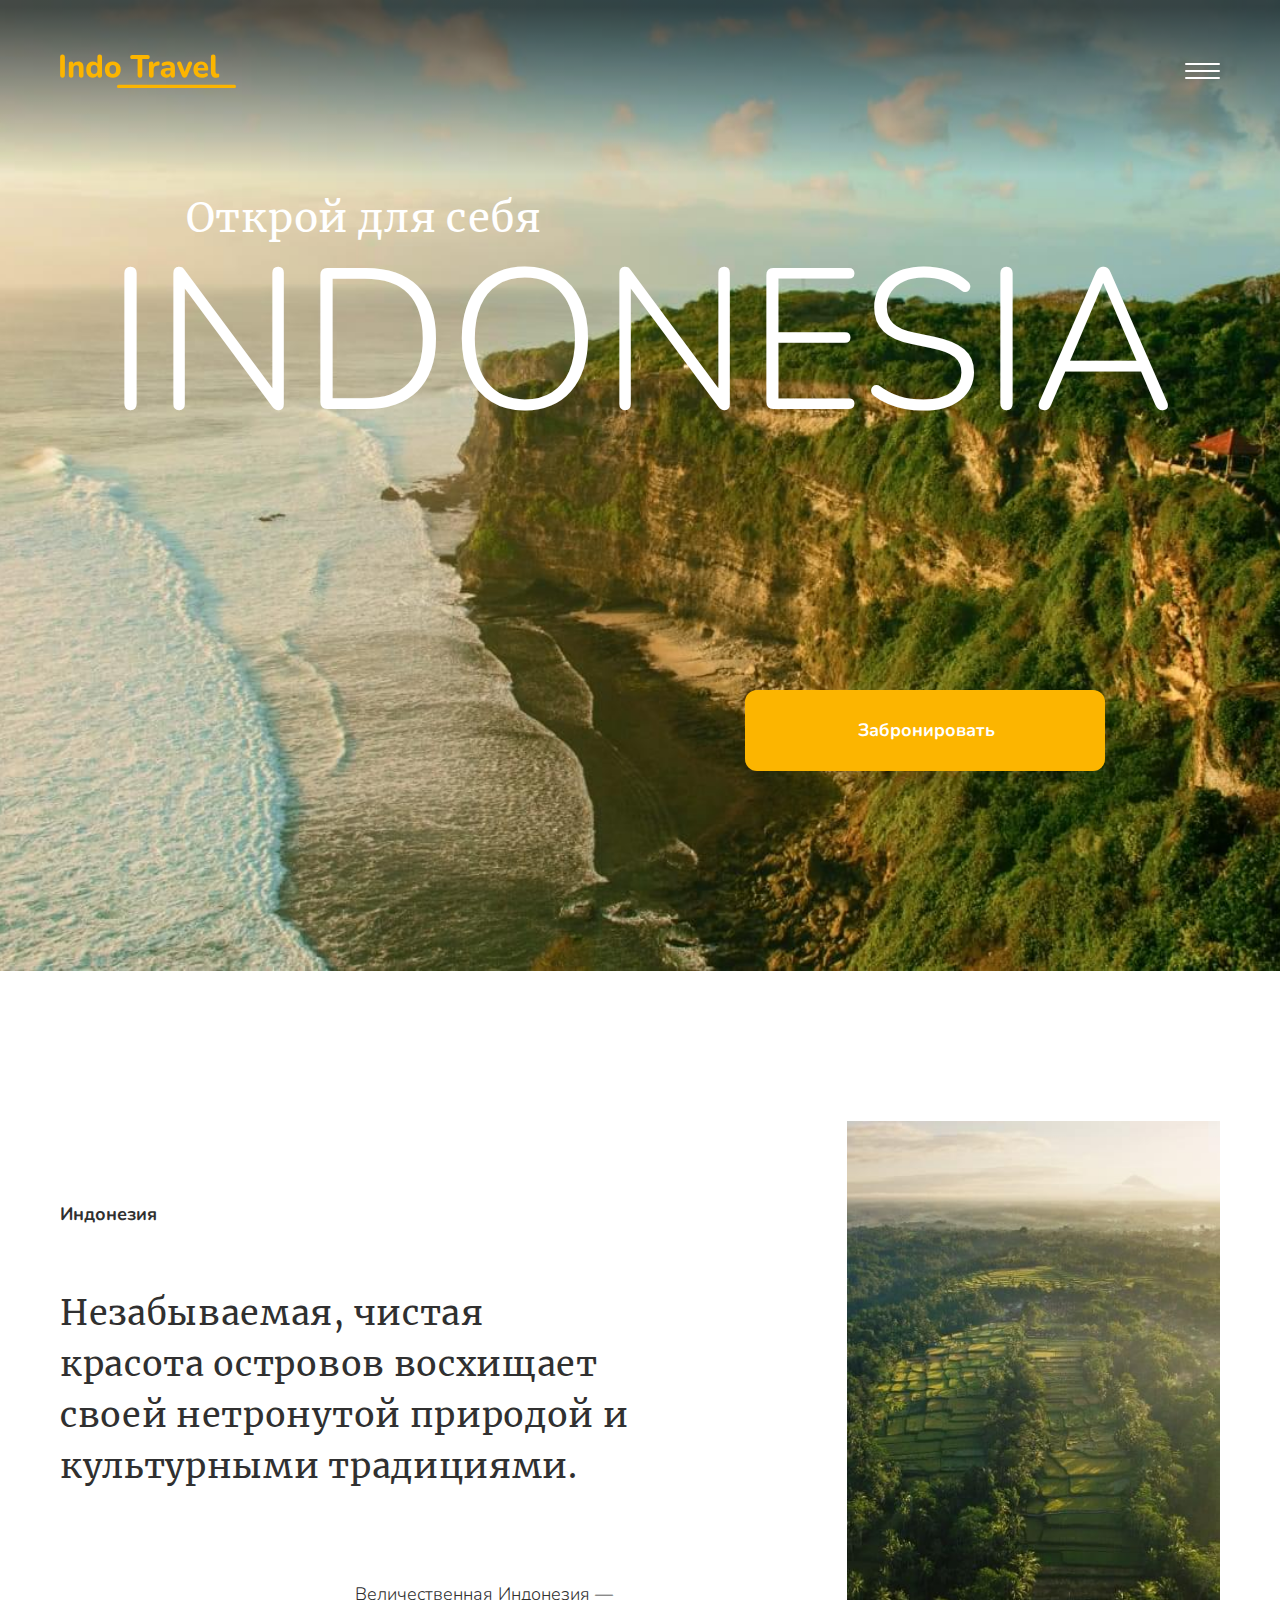
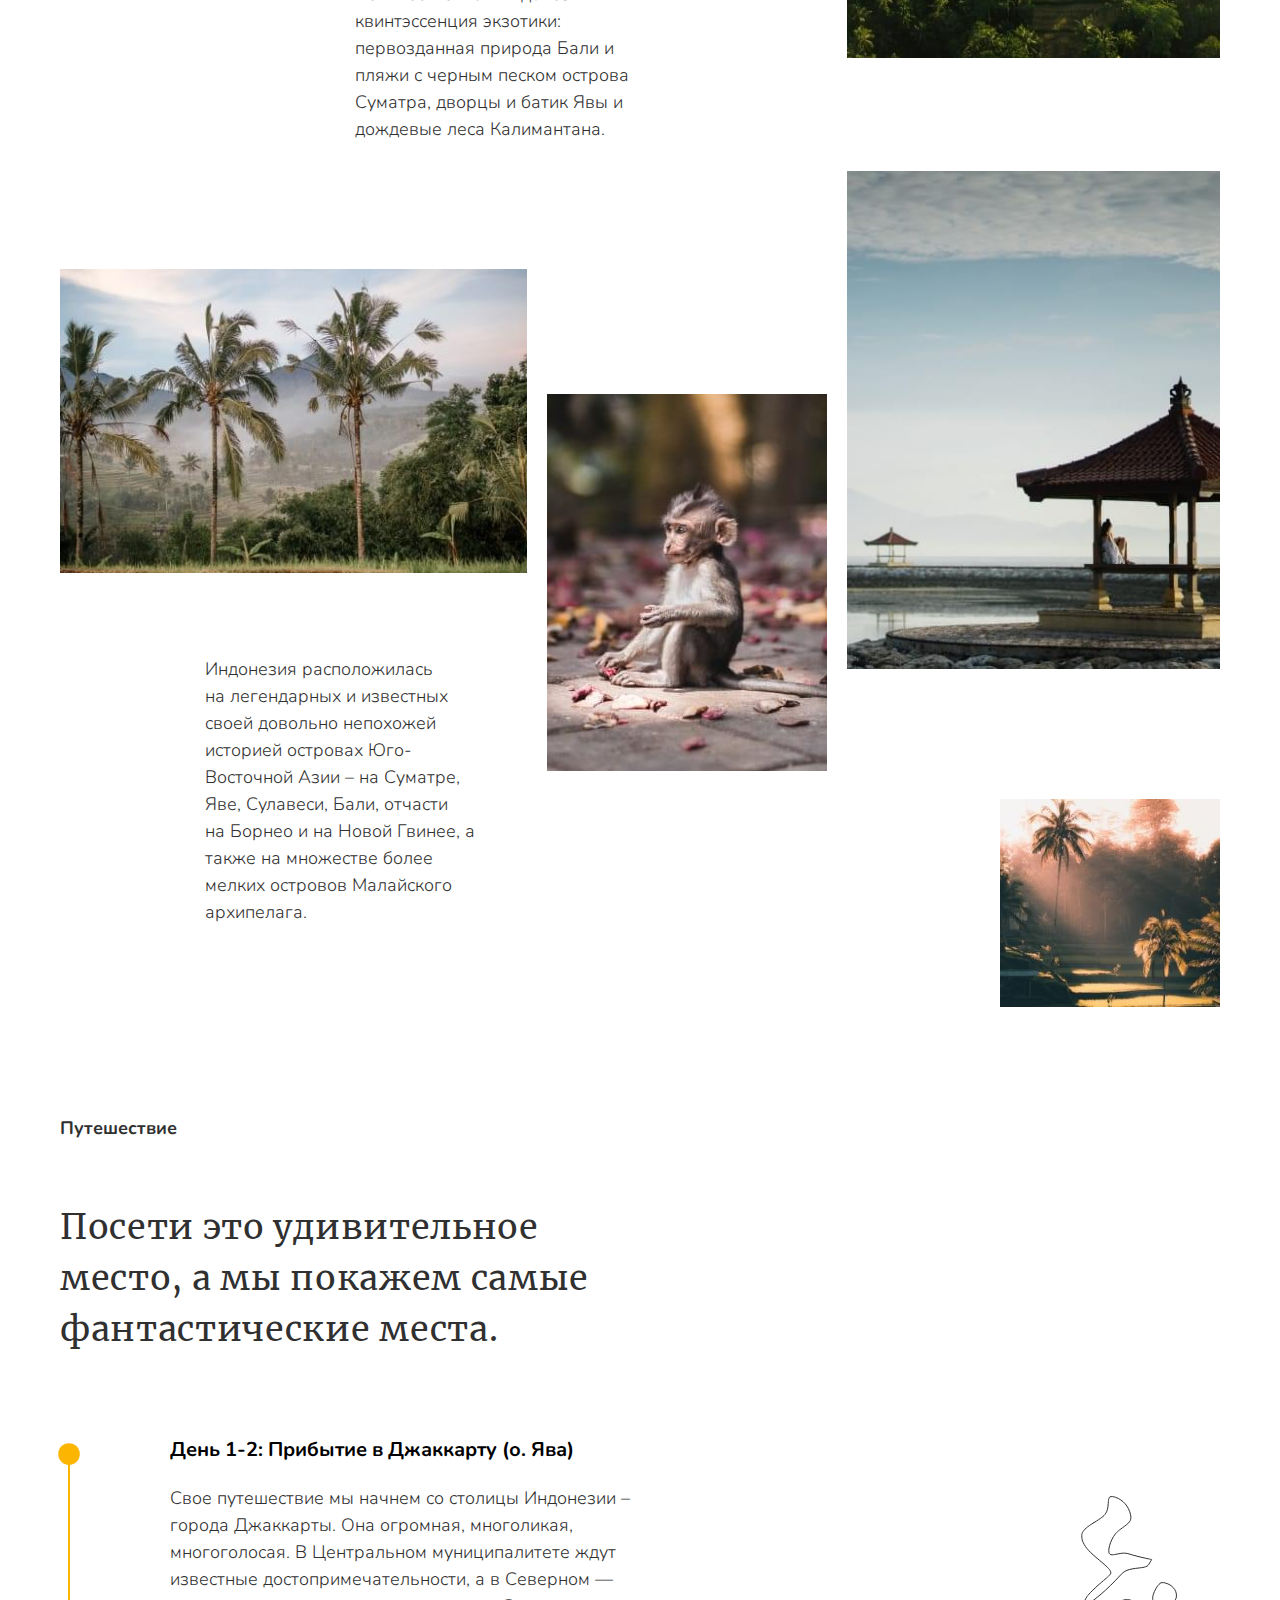
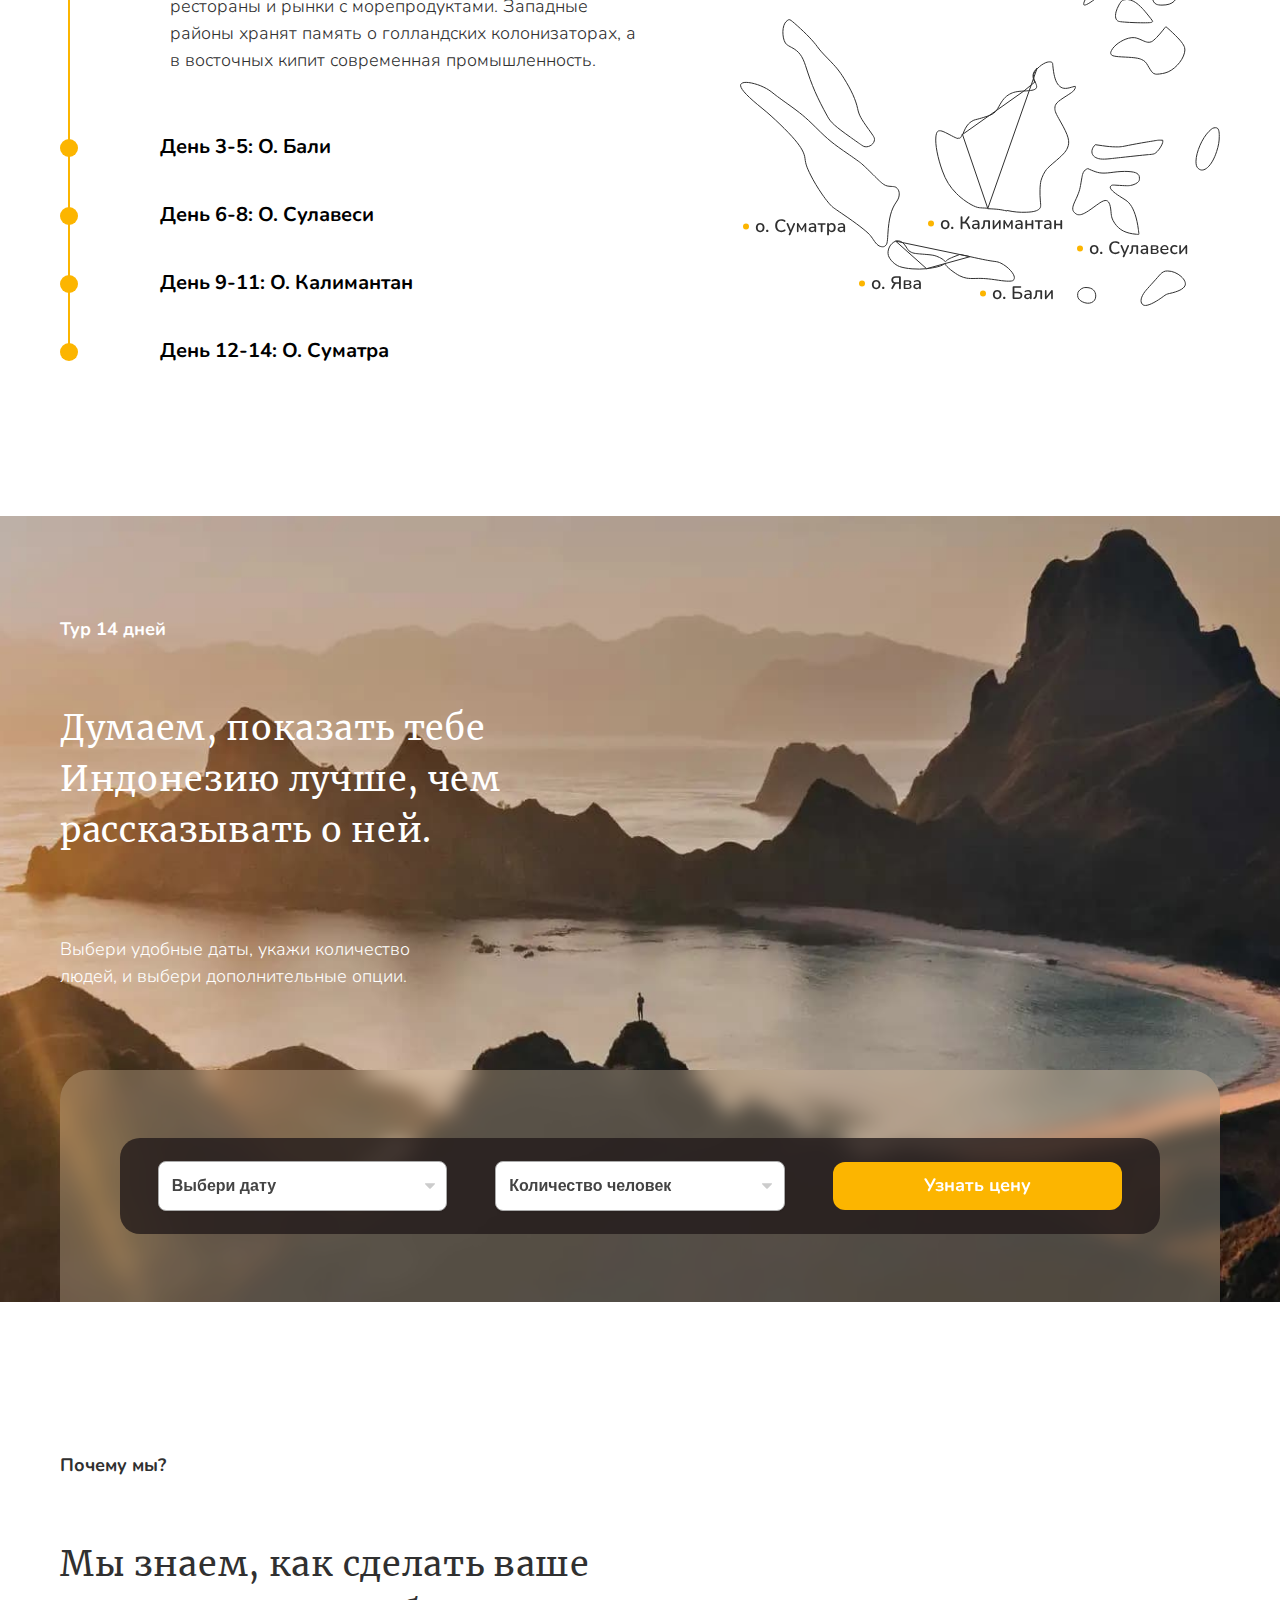
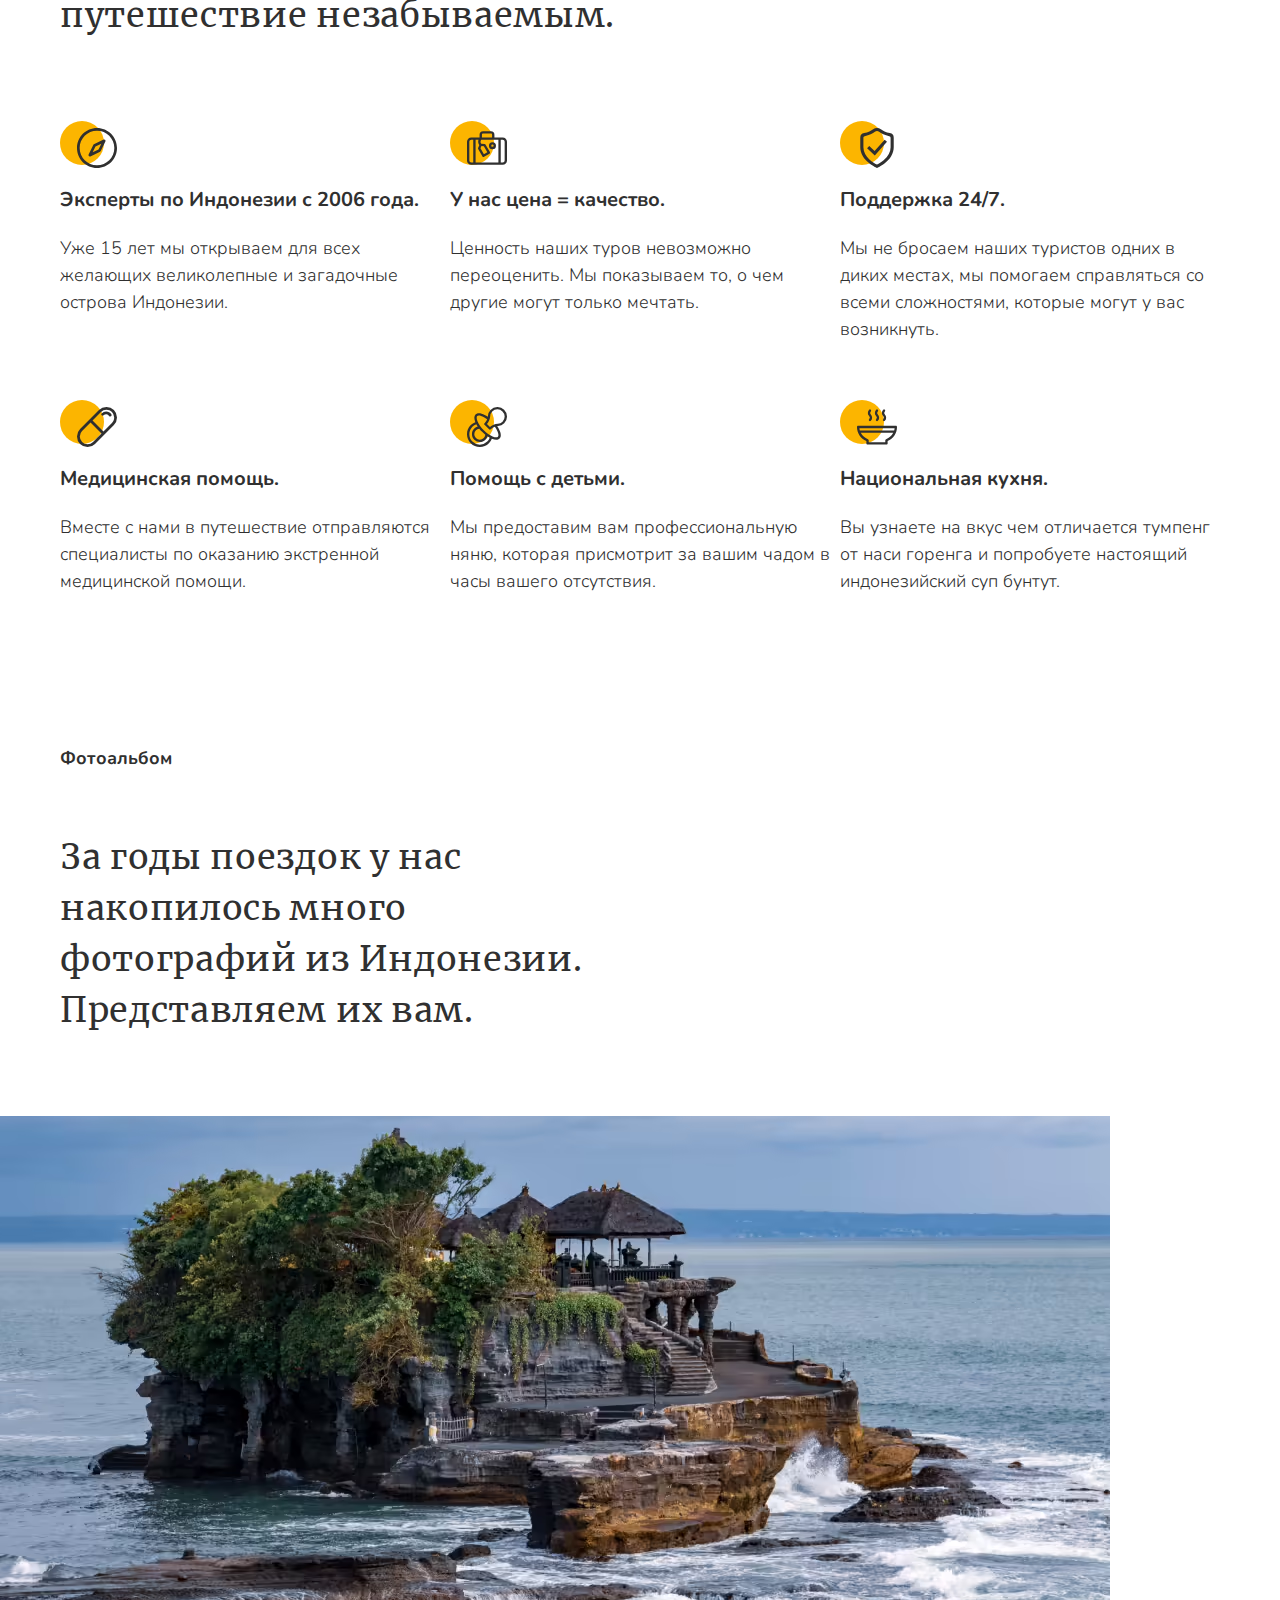
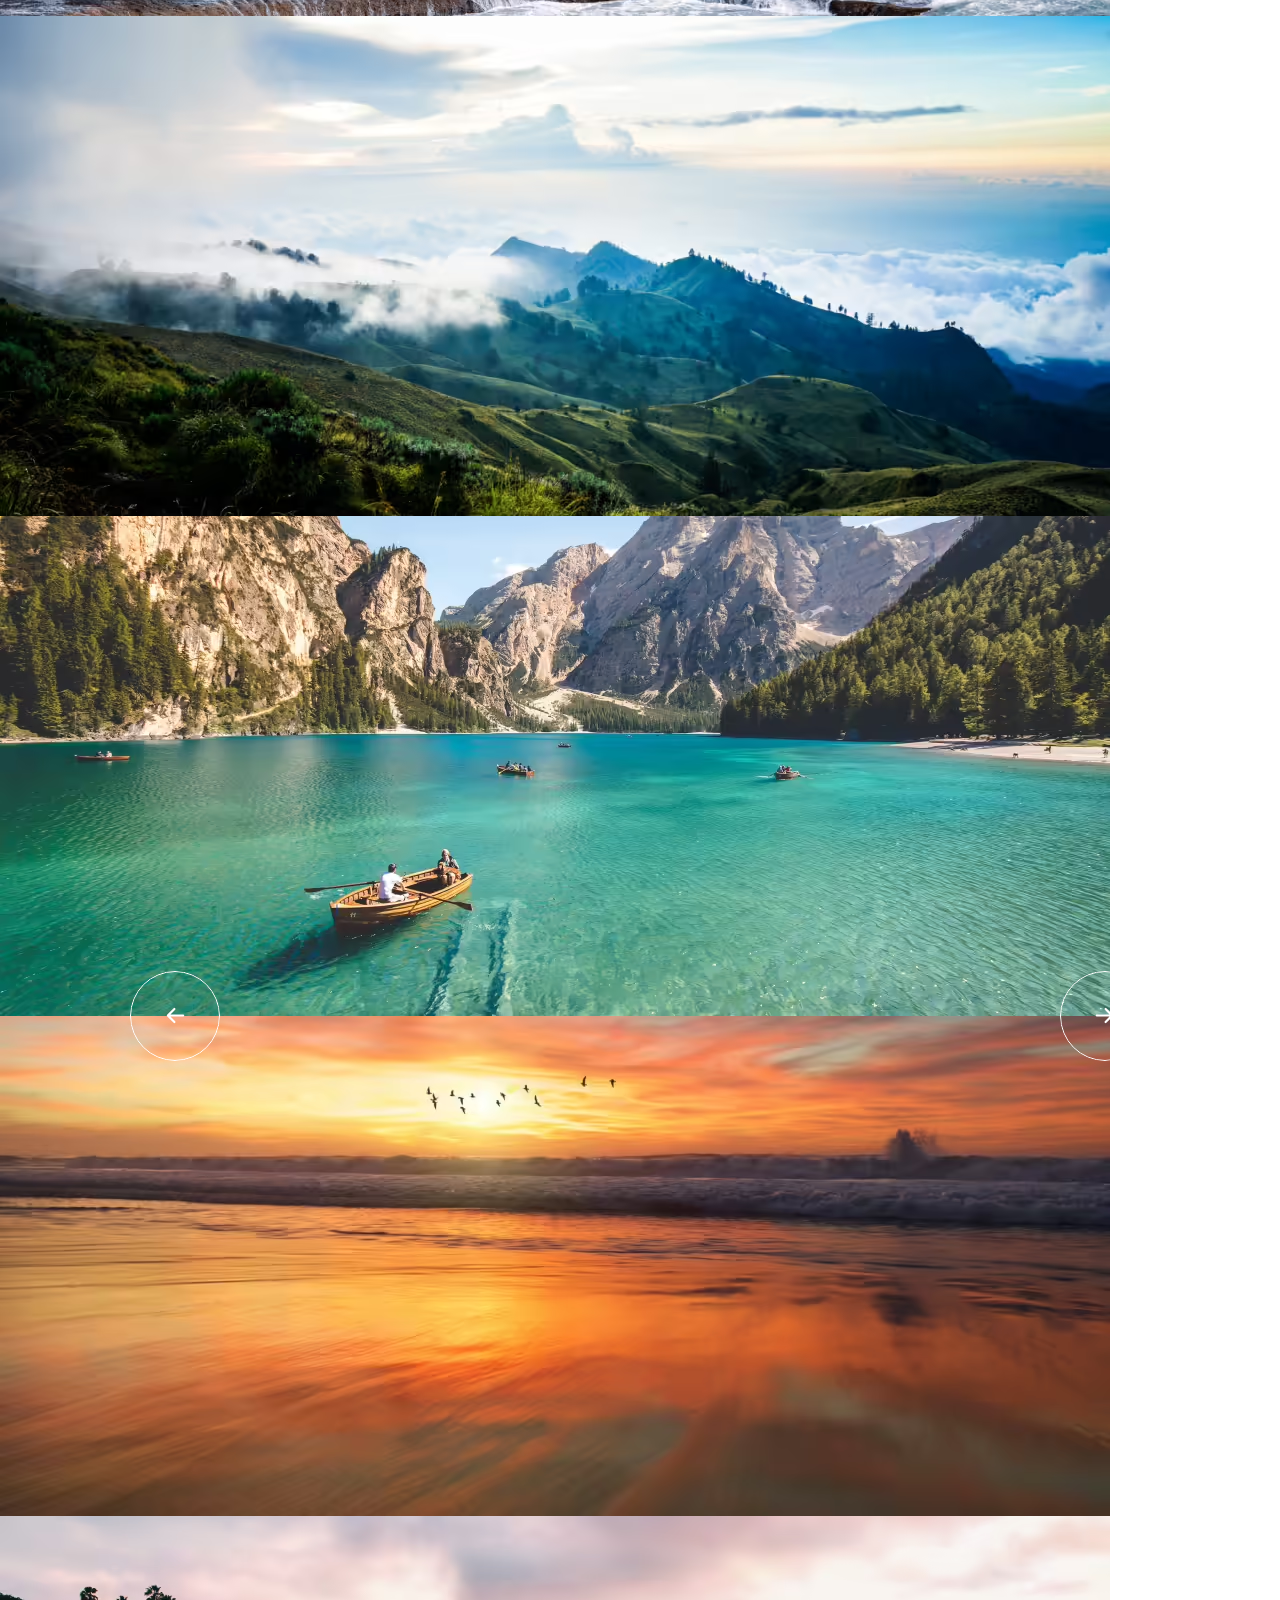
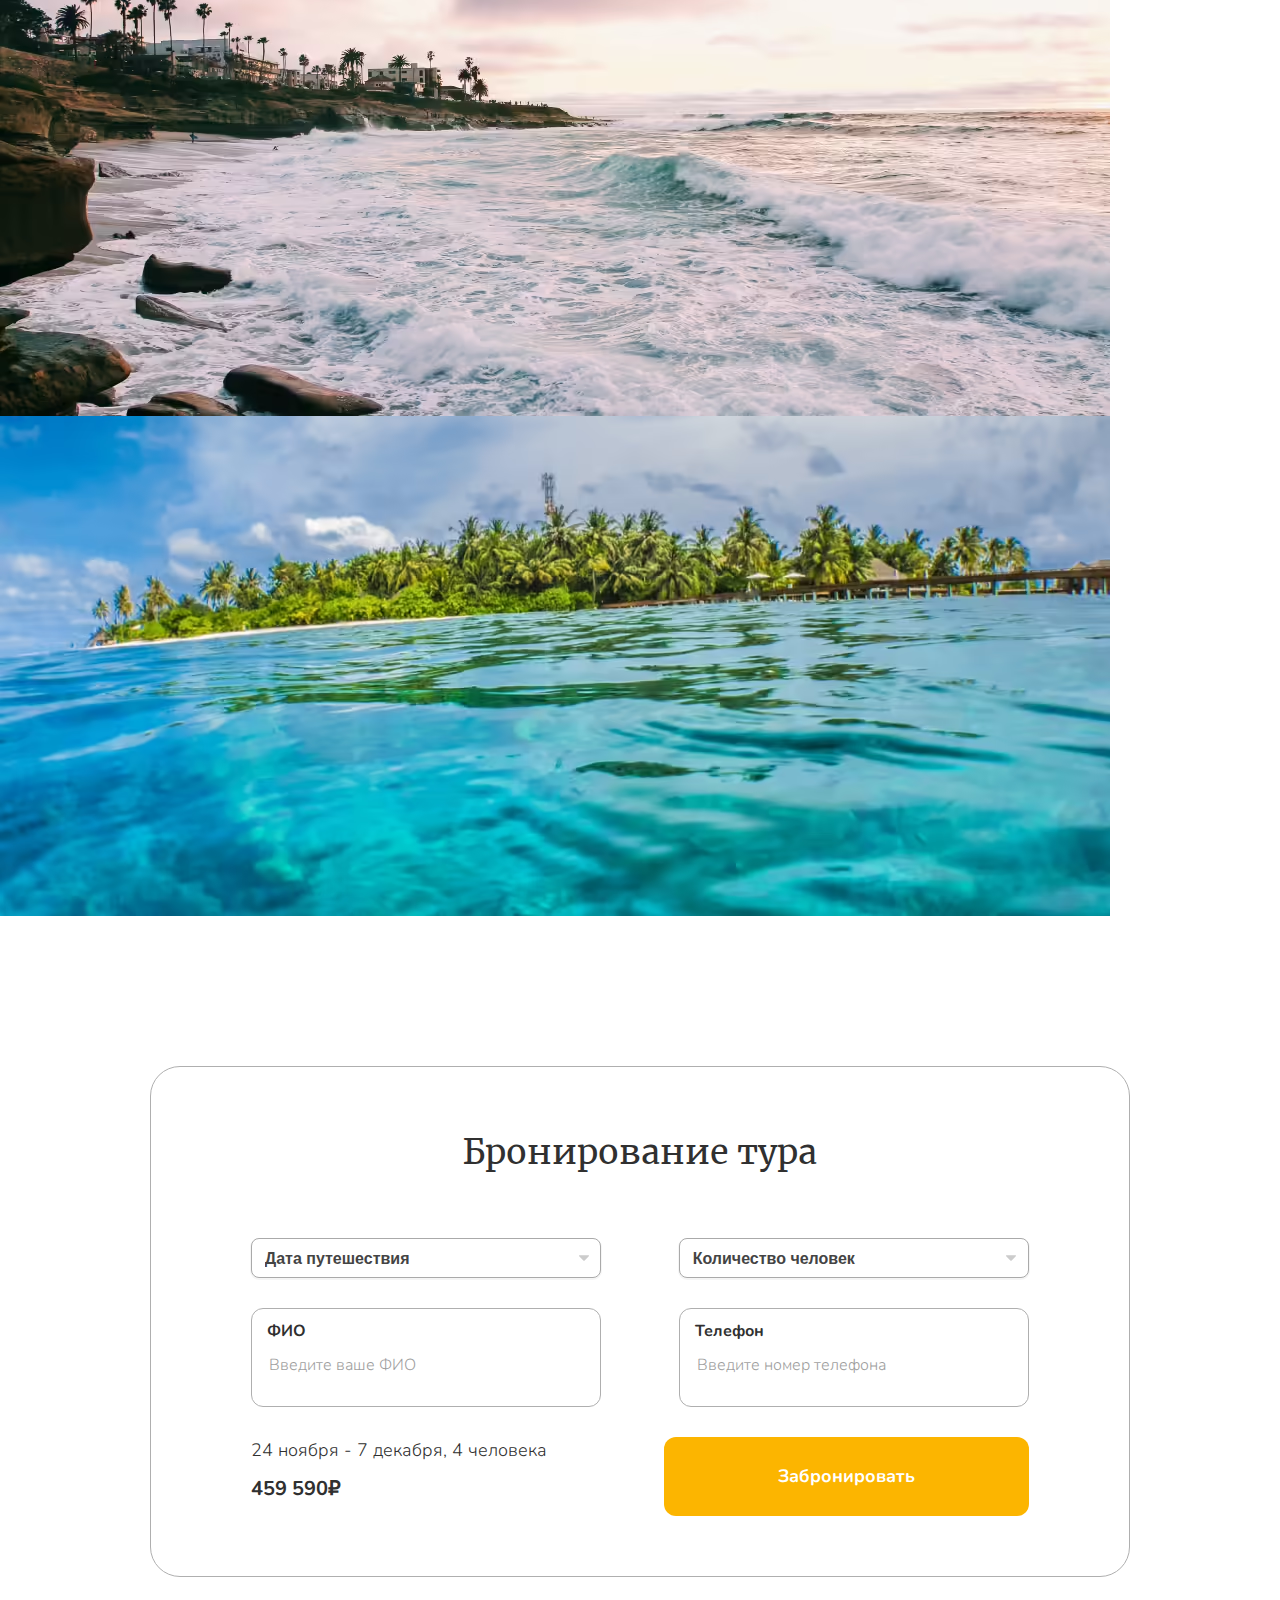
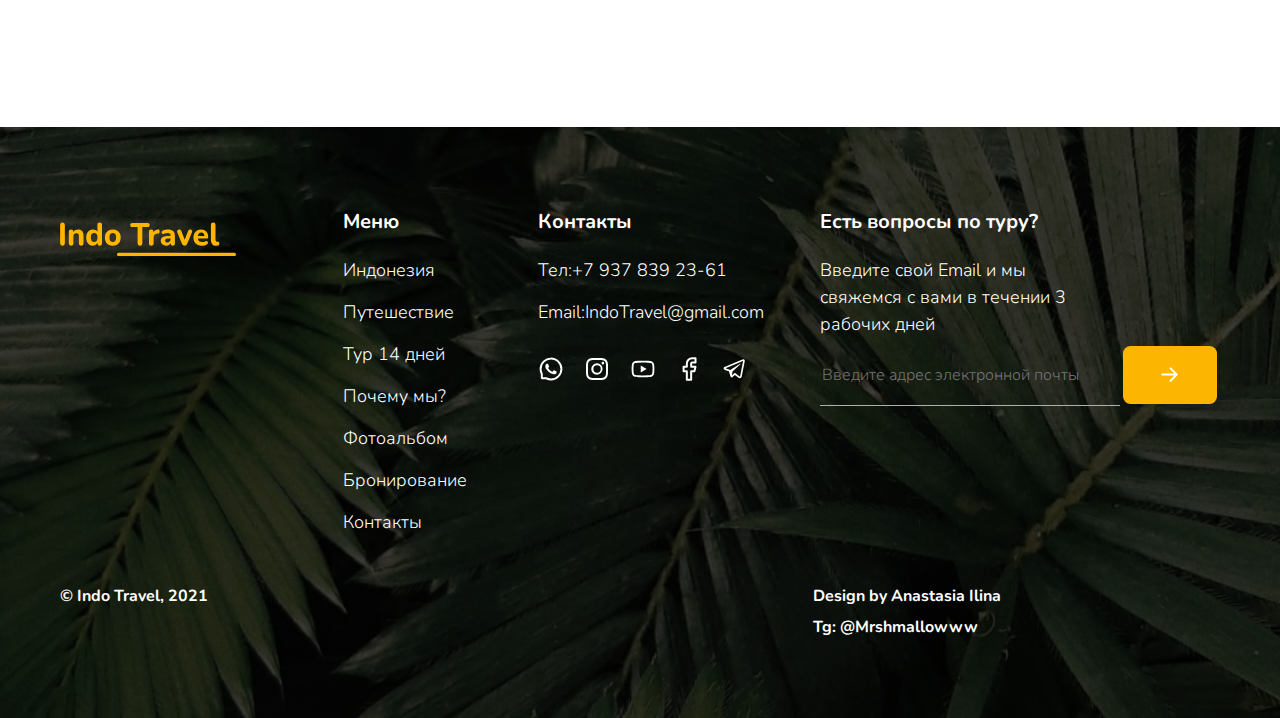
==== index.html @ a8013aaa "feat m3less2_hard works setTimeout without clearTimeout" ====
<!DOCTYPE html>
<html lang="en">
<head>
  <meta charset="UTF-8">
  <meta http-equiv="X-UA-Compatible" content="IE=edge">
  <meta name="viewport" content="width=device-width,initial-scale=1">
  <link rel="preload" href="fonts/merriweather-v28-latin_cyrillic-regular.woff2" as="font" type="font/woff2" crossorigin>
  <link rel="preload" href="fonts/nunito-v20-latin_cyrillic-300.woff2" as="font" type="font/woff2" crossorigin>
  <link rel="preload" href="fonts/nunito-v20-latin_cyrillic-700.woff2" as="font" type="font/woff2" crossorigin>
  <link rel="icon" type="image/svg+xml" href="img/favicon.svg">
  <link rel="icon" type="image/png" href="img/favicon.png">
  <link rel="stylesheet" href="css/index.css">
  <link rel="stylesheet" href="css/timer.css">
  <script src="js/index.js" type="module"></script>
  <title>Indonesia Indo Travel Group</title>
</head>
<body>
  <header class="header">
    <div class="container header__container">
      <img src="img/logo.svg" class="logo header__logo" alt="Логотип компании Indo Travel">

      <button class="header__menu-button" aria-label="Кнопка вызова меню"></button>

      <nav class="header__menu">
        <ul class="header__list">
          <li class="header__item"><a href="#about" class="header__link">Индонезия</a></li>
          <li class="header__item"><a href="#travel" class="header__link">Путешествие</a></li>
          <li class="header__item"><a href="#tour" class="header__link">Тур 14 дней</a></li>
          <li class="header__item"><a href="#why" class="header__link">Почему мы?</a></li>
          <li class="header__item"><a href="#album" class="header__link">Фотоальбом</a></li>
          <li class="header__item"><a href="#reservation" class="header__link">Бронирование</a></li>
          <li class="header__item"><a href="#contacts" class="header__link">Контакты</a></li>
        </ul>
      </nav>
    </div>
  </header>
  <main>
    <section class="section hero" id="hero">
      <div class="container">
        <div class="hero__content">
          <div class="hero__wrapper-title">
            <p class="hero__subtitle">Открой для себя</p>
            <h1 class="hero__title">Indonesia</h1>
          </div>

          <p class="hero__text">Действует скидка 20% на туры от 6&nbsp;человек</p>

          <div class="hero__timer timer" data-deadline="25/12/2022 0:00">
            <p class="timer__title">До конца акции осталось:</p>
            <p class="timer__item timer__item_days">
              <span class="timer__count timer__count_days">00</span>
              <span class="timer__units timer__units_days">дней</span></p>
            <p class="timer__item timer__item_hours">
              <span class="timer__count timer__count_hours">00</span>
              <span class="timer__units timer__units_hours">часов</span></p>
            <p class="timer__item timer__item_minutes">
              <span class="timer__count timer__count_minutes">00</span>
              <span class="timer__units timer__units_minutes">мин</span></p>
            <p class="timer__item timer__item_seconds">
              <span class="timer__count timer__count_seconds">00</span>
              <span class="timer__units timer__units_seconds">сек</span></p>
          </div>

          <button class="button hero__button">Забронировать</button>
        </div>
      </div>
    </section>
    <section class="section about" id="about">
      <div class="container about__container about__content">
        <div class="about__grid-item about__grid-item_a">
          <h2 class="section__title">Индонезия</h2>
          <p class="section__text about__text about__text_big about__text_a">Незабываемая, чистая красота островов восхищает своей нетронутой природой и культурными традициями.</p>
        </div>

        <p class="section__text section__text_small about__text about__text_small about__grid-item about__grid-item_b">Величественная Индонезия — квинтэссенция экзотики: первозданная природа Бали и пляжи с черным песком острова Суматра, дворцы и батик Явы и дождевые леса Калимантана.</p>

        <div class="about__pics about__grid-item">
          <div class="about__list">
            <img src="img/about/fields.jpg" alt="Поля" class="about__item about__item_a about__image">
            <img src="img/about/palm.jpg" alt="Пальмы" class="about__item about__item_b about__image">
            <img src="img/about/monkey.jpg" alt="Обезьяна" class="about__item about__item_c about__image">
            <img src="img/about/gazebo.jpg" alt="Беседка" class="about__item about__item_d about__image">
            <img src="img/about/sunshine.jpg" alt="Солнечные лучи" class="about__item about__item_e about__image"></div>
        </div>

        <p class="section__text section__text_small about__text about__text_small about__grid-item about__grid-item_c">Индонезия расположилась на&nbsp;легендарных и известных своей довольно непохожей историей островах Юго-Восточной Азии – на&nbsp;Суматре, Яве, Сулавеси, Бали, отчасти на&nbsp;Борнео и на&nbsp;Новой Гвинее, а также на&nbsp;множестве более мелких островов Малайского архипелага.</p>
      </div>
    </section>
    <section class="section travel" id="travel">
      <div class="container travel__container">
        <h2 class="section__title travel__title">Путешествие</h2>
        <p class="section__text section__text_big travel__text travel__text_big">Посети это удивительное место, а мы покажем самые фантастические места.</p>
        <div class="travel__content">
          <ul class="travel__accordion" id="accordion">
            <li class="travel__item travel__item_active">
              <button class="travel__item-title">День 1-2: Прибытие в Джаккарту (о. Ява)</button>
              <div class="travel__item-text-wrapper">
                <p class="travel__item-text">Свое путешествие мы начнем со столицы Индонезии – города Джаккарты. Она огромная, многоликая, многоголосая. В Центральном муниципалитете ждут известные достопримечательности, а в Северном — рестораны и рынки с морепродуктами. Западные районы хранят память о голландских колонизаторах, а в восточных кипит современная промышленность.</p>
              </div>
            </li>
            <li class="travel__item">
              <button class="travel__item-title">День 3-5: О. Бали</button>
              <div class="travel__item-text-wrapper">
                <p class="travel__item-text">Природа острова поражает экзотичностью лесов, величием гор и до сих пор действующих вулканов, среди которых самыми живописными считаются Гунунг-Батур и Гунунг-Агунг. Именно сочетание необычной природы и старинных индуистских храмов – прекрасная и уникальная особенность Бали, выделяющая его из других островов Индонезии.</p>
              </div>
            </li>
            <li class="travel__item">
              <button class="travel__item-title">День 6-8: О. Сулавеси</button>
              <div class="travel__item-text-wrapper">
                <p class="travel__item-text">Сулавеси — настоящий заповедник культур и традиций, а к тому же ещё и просто очень красивый и зелёный остров. Пещерные захоронения, экзотическая природа, заповедник острова Бутон, дайвинг среди коралловых рифов в районе залива Манадо, горные озёра, пышные народные церемонии — всё это привлекает сюда тысячи туристов каждый год.</p>
              </div>
            </li>
            <li class="travel__item">
              <button class="travel__item-title">День 9-11: О. Калимантан</button>
              <div class="travel__item-text-wrapper">
                <p class="travel__item-text">Калимантан (Борнео)— третий по величине остров в мире; единственный морской остров, разделённый между тремя государствами: Индонезией, Малайзией и Брунеем.</p>
              </div>
            </li>
            <li class="travel__item">
              <button class="travel__item-title">День 12-14: О. Суматра</button>
              <div class="travel__item-text-wrapper">
                <p class="travel__item-text">Суматра — один из крупнейших островов Индонезии, известный своими протяженными пляжами с темным песком, руинами древних храмовых комплексов и дворцов и нетронутой природой. Вдоль западного побережья Суматры раскинулись горы Барисан, самый высокий пик которых — гора Керинчи (3800 м).</p>
              </div>
            </li>
          </ul>
        </div>
      </div>
    </section>

    <section class="section tour" id="tour">
      <div class="container tour__container">
        <div class="tour__info">
          <h2 class="section__title tour__title">Тур 14 дней</h2>
          <p class="section__text section__text_big">Думаем, показать тебе Индонезию лучше, чем рассказывать о ней.</p>
          <p class="section__text tour__text">Выбери удобные даты, укажи количество людей, и выбери дополнительные опции.</p>
        </div>
        <div class="tour__content">
          <form action="#" class="tour__form">
            <label class="tour__select-wrapper tour__select-wrapper_date">
              <select name="dates" id="tour__date" class="tour__select">
                <option value="" class="tour__option">Выбери дату</option>
                <option value="4.02 - 18.02" class="tour__option">4.02 - 18.02</option>
                <option value="7.02 - 21.02" class="tour__option">7.02 - 21.02</option>
                <option value="12.02 - 26.02" class="tour__option">12.02 - 26.02</option>
                <option value="20.02 - 6.03" class="tour__option">20.02 - 6.03</option>
              </select>
            </label>
            <label class="tour__select-wrapper tour__select-wrapper_people">
              <select name="people" id="tour__people" class="tour__select">
                <option value="" class="tour__option">Количество человек</option>
                <option value="" class="tour__option">1</option>
                <option value="" class="tour__option">2</option>
                <option value="" class="tour__option">3</option>
                <option value="" class="tour__option">4</option>
                <option value="" class="tour__option">5</option>
                <option value="" class="tour__option">6</option>
              </select>
            </label>
            <button class="button tour__button">Узнать цену</button>
          </form>
        </div>
      </div>
    </section>
    <section class="section why" id="why">
      <div class="container why__container">
        <h2 class="section__title why__title">Почему мы?</h2>
        <p class="section__text section__text_big why__text why__text_big">Мы знаем, как сделать ваше путешествие незабываемым.</p>
        <div class="why__content">
          <ul class="why__list">
            <li class="why__item">
              <h3 class="why__item-title">Эксперты по Индонезии с 2006 года.</h3>
              <p class="why__item-text">Уже 15 лет мы открываем для всех желающих великолепные и загадочные острова Индонезии.</p>
            </li>
            <li class="why__item">
              <h3 class="why__item-title">У нас цена = качество.</h3>
              <p class="why__item-text">Ценность наших туров невозможно переоценить. Мы показываем то, о чем другие могут только мечтать.</p>
            </li>
            <li class="why__item">
              <h3 class="why__item-title">Поддержка 24/7.</h3>
              <p class="why__item-text">Мы не бросаем наших туристов одних в диких местах, мы помогаем справляться со всеми сложностями, которые могут у вас возникнуть.</p>
            </li>
            <li class="why__item">
              <h3 class="why__item-title">Медицинская помощь.</h3>
              <p class="why__item-text">Вместе с нами в путешествие отправляются специалисты по оказанию экстренной медицинской помощи.</p>
            </li>
            <li class="why__item">
              <h3 class="why__item-title">Помощь с детьми.</h3>
              <p class="why__item-text">Мы предоставим вам профессиональную няню, которая присмотрит за вашим чадом в часы вашего отсутствия.</p>
            </li>
            <li class="why__item">
              <h3 class="why__item-title">Национальная кухня.</h3>
              <p class="why__item-text">Вы узнаете на вкус чем отличается тумпенг от наси горенга и попробуете настоящий индонезийский суп бунтут.</p>
            </li>
          </ul>
        </div>
      </div>
    </section>
    <section class="section album" id="album">
      <div class="container album__container">
        <h2 class="section__title album__title">Фотоальбом</h2>
        <p class="section__text section__text_big album__text">За годы поездок у нас накопилось много фотографий из Индонезии. Представляем их вам.</p>
      </div>
      <div class="album__slider">
        <ul class="album__list">
          <li class="album__item">
            <picture>
              <source srcset="img/album/1.avif" type="image/avif">
              <source srcset="img/album/1.webp" type="image/webp">
              <img src="img/album/1.jpg" alt="Остров" class="album__image"></picture>
          </li>
          <li class="album__item">
            <picture>
              <source srcset="img/album/2.avif" type="image/avif">
              <source srcset="img/album/2.webp" type="image/webp">
              <img src="img/album/2.jpg" alt="Горы" class="album__image"></picture>
          </li>
          <li class="album__item">
            <picture>
              <source srcset="img/album/3.avif" type="image/avif">
              <source srcset="img/album/3.webp" type="image/webp">
              <img src="img/album/3.jpg" alt="Лодки" class="album__image"></picture>
          </li>
          <li class="album__item">
            <picture>
              <source srcset="img/album/4.avif" type="image/avif">
              <source srcset="img/album/4.webp" type="image/webp">
              <img src="img/album/4.jpg" alt="Закат" class="album__image"></picture>
          </li>
          <li class="album__item">
            <picture>
              <source srcset="img/album/5.avif" type="image/avif">
              <source srcset="img/album/5.webp" type="image/webp">
              <img src="img/album/5.jpg" alt="Волны" class="album__image"></picture>
          </li>
          <li class="album__item">
            <picture>
              <source srcset="img/album/6.avif" type="image/avif">
              <source srcset="img/album/6.webp" type="image/webp">
              <img src="img/album/6.jpg" alt="Лагуна" class="album__image"></picture>
          </li>
        </ul>
        <div class="album__left"></div>
        <div class="album__right"></div>
      </div>
    </section>
    <section class="section reservation" id="reservation">
      <div class="container reservation__container">
        <form action="#" class="reservation__form">
          <h2 class="reservation__title">Бронирование тура</h2>
          <div class="reservation__inputs">
            <div class="reservation__selects">
              <label class="reservation__select-wrapper reservation__select-wrapper_date">
                <select name="dates" id="reservation__date" class="reservation__select">
                  <option value="" class="tour__option">Дата путешествия</option>
                  <option value="4.02 - 18.02" class="tour__option reservation__option">4.02 - 18.02</option>
                  <option value="7.02 - 21.02" class="tour__option reservation__option">7.02 - 21.02</option>
                  <option value="12.02 - 26.02" class="tour__option reservation__option">12.02 - 26.02</option>
                  <option value="20.02 - 6.03" class="tour__option reservation__option">20.02 - 6.03</option>
                </select>
              </label>
              <label class="reservation__select-wrapper reservation__select-wrapper_people">
                <select name="people" id="reservation__people" class="reservation__select">
                  <option value="" class="tour__option reservation__option">Количество человек</option>
                  <option value="" class="tour__option reservation__option">1</option>
                  <option value="" class="tour__option reservation__option">2</option>
                  <option value="" class="tour__option reservation__option">3</option>
                  <option value="" class="tour__option reservation__option">4</option>
                  <option value="" class="tour__option reservation__option">5</option>
                  <option value="" class="tour__option reservation__option">6</option>
                </select>
              </label>
            </div>
          </div>
          <div class="reservation__contacts">
            <div class="reservation__input-wrap">
              <label for="reservation__name" class="reservation__label">ФИО</label>
              <input required type="text" class="reservation__input reservation__input_name" id="reservation__name" placeholder="Введите ваше ФИО">
            </div>
            <div class="reservation__input-wrap">
              <label for="reservation__phone" class="reservation__label">Телефон</label>
              <input required type="text" class="reservation__input" id="reservation__phone" placeholder="Введите номер телефона">
            </div>
          </div>
          <div class="reservation__bottom">
            <div class="reservation__info">
              <p class="reservation__data">24 ноября - 7 декабря, 4 человека</p>
              <p class="reservation__price">459 590₽</p>
            </div>
            <button class="button reservation__button">Забронировать</button>
          </div>
        </form>
      </div>
    </section>
  </main>
  <footer class="footer" id="contacts">
    <div class="container">
      <div class="footer__content">
        <img src="img/logo.svg" class="logo footer__logo" alt="Логотип компании Indo Travel">
        <div class="footer__menu">
          <h3 class="footer__title">Меню</h3>
          <ul class="footer__list">
            <li class="footer__item"><a href="#about" class="footer__link">Индонезия</a></li>
            <li class="footer__item"><a href="#travel" class="footer__link">Путешествие</a></li>
            <li class="footer__item"><a href="#tour" class="footer__link">Тур 14 дней</a></li>
            <li class="footer__item"><a href="#why" class="footer__link">Почему мы?</a></li>
            <li class="footer__item"><a href="#album" class="footer__link">Фотоальбом</a></li>
            <li class="footer__item"><a href="#reservation" class="footer__link">Бронирование</a></li>
            <li class="footer__item"><a href="#contacts" class="footer__link">Контакты</a></li>
          </ul>
        </div>
        <div class="footer__contacts">
          <h2 class="footer__title">Контакты</h2>
          <p class="footer__contacts-text">Тел:<a href="tel:+79378392361" class="footer__link">+7 937 839 23-61</a></p>
          <p class="footer__contacts-text">Email:<a href="mailto:IndoTravel@gmail.com" class="footer__link">IndoTravel@gmail.com</a>
          </p>
          <ul class="footer__socials">
            <li class="footer__link">
              <a href="#" class="footer__socials-link footer__socials-link_wa" aria-label="ссылка на whats app"></a>
            </li>
            <li class="footer__link">
              <a href="#" class="footer__socials-link footer__socials-link_inst" aria-label="ссылка на instagram"></a>
            </li>
            <li class="footer__link">
              <a href="#" class="footer__socials-link footer__socials-link_youtube" aria-label="ссылка на youtube"></a>
            </li>
            <li class="footer__link">
              <a href="#" class="footer__socials-link footer__socials-link_facebook" aria-label="ссылка на facebook"></a>
            </li>
            <li class="footer__link">
              <a href="#" class="footer__socials-link footer__socials-link_tg" aria-label="ссылка на telegram"></a></li>
          </ul>
        </div>
        <form action="#" class="footer__form">
          <h2 class="footer__title footer__form-title">Есть вопросы по туру?</h2>
          <p class="footer__text">Введите свой Email и мы свяжемся с вами в течении 3 рабочих дней</p>
          <div class="footer__input-wrap">
            <input required type="text" class="footer__input" placeholder="Введите адрес электронной почты">
            <button type="submit" class="button footer__button" aria-label="Кнопка отправки данных формы"></button>
          </div>
        </form>
      </div>
      <div class="footer__info">
        <p class="footer__copy footer__info-text">© Indo Travel, 2021</p>
        <div class="footer__design">
          <p class="footer__author footer__info-text">Design by Anastasia Ilina</p>
          <p class="footer__tg footer__info-text"><a href="https://tlgg.ru/@Mrshmallowww">Tg: @Mrshmallowww</a></p>
        </div>
      </div>
    </div>
  </footer>
</body>
</html>
---- css/timer.css ----
.timer {
		display: -ms-grid;
		display: grid;
		-ms-grid-columns: (1fr) [ 3 ];
		grid-template-columns: repeat(3, 1fr);
		grid-template-areas: "title title title title" "days hours minutes seconds";
}

.timer__title {
		-ms-grid-row: 1;
		-ms-grid-column: 1;
		-ms-grid-column-span: 4;
		grid-area: title;
		font-weight: bold;
		font-size: 20px;
		line-height: 150%;
		text-align: center;
}

.timer__days {
		-ms-grid-row: 2;
		-ms-grid-column: 1;
		grid-area: days;
}

.timer__hours {
		-ms-grid-row: 2;
		-ms-grid-column: 2;
		grid-area: hours;
}

.timer__minutes {
		-ms-grid-row: 2;
		-ms-grid-column: 3;
		grid-area: minutes;
}

.timer__seconds {
		-ms-grid-row: 2;
		-ms-grid-column: 4;
		grid-area: seconds;
}

.timer__item {
		-ms-grid-column-align: center;
		justify-self: center;
		display: flex;
		align-items: baseline;
}

.timer__count {
		font-family: Merriweather, serif;
		font-size: 60px;
		line-height: 130%;
		letter-spacing: 0.02em;
}

.timer__units {
		font-weight: bold;
		font-size: 20px;
		line-height: 150%;
}

@media (max-width: 1200px) {
		.timer__title {
				font-size: 18px;
		}

		.timer__count {
				font-size: 50px;
		}

		.timer__units {
				font-size: 18px;
		}

}

@media (max-width: 1000px) {
		.timer__title {
				font-size: 14px;
		}

		.timer__count {
				font-size: 32px;
		}

		.timer__units {
				font-size: 12px;
		}
}

@media (max-width: 760px) {
		.timer__title {
				font-size: 12px;
		}

		.timer__count {
				font-size: 26px;
		}

		.timer__units {
				font-size: 12px;
		}
}
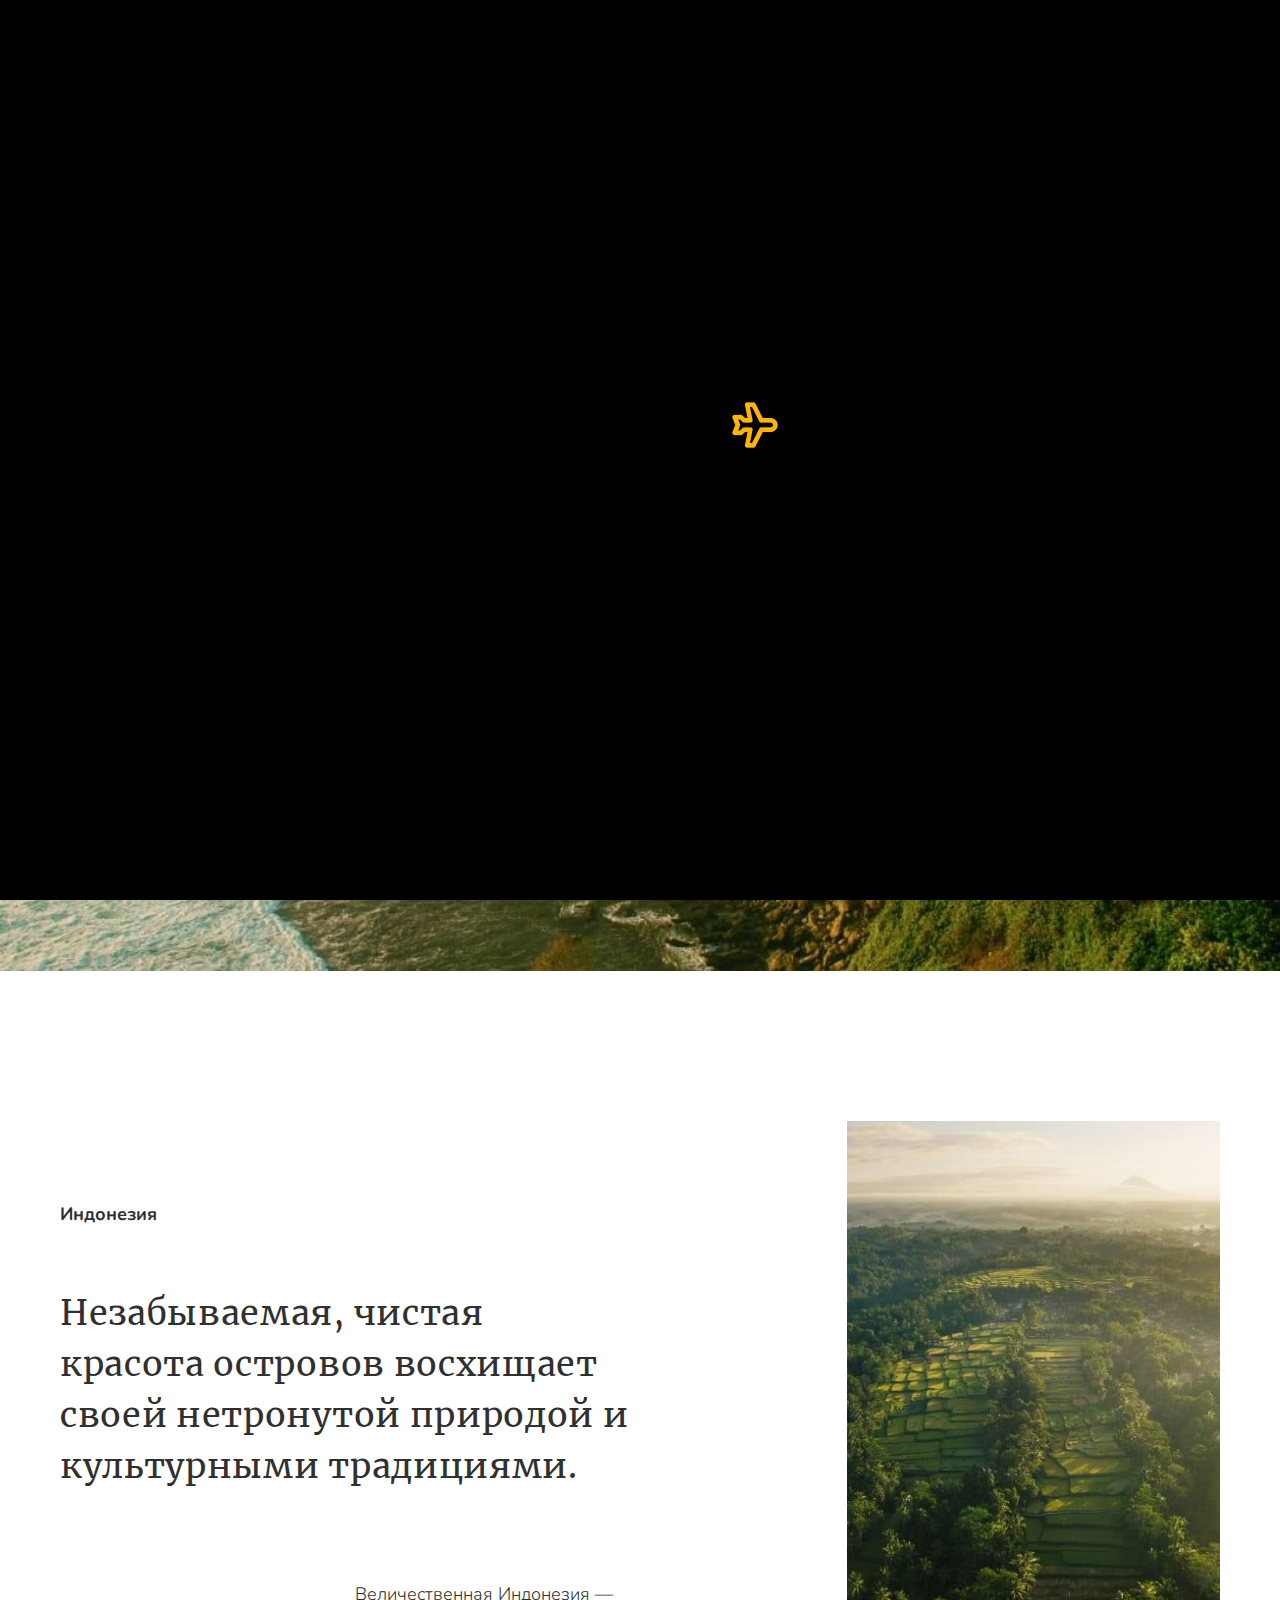
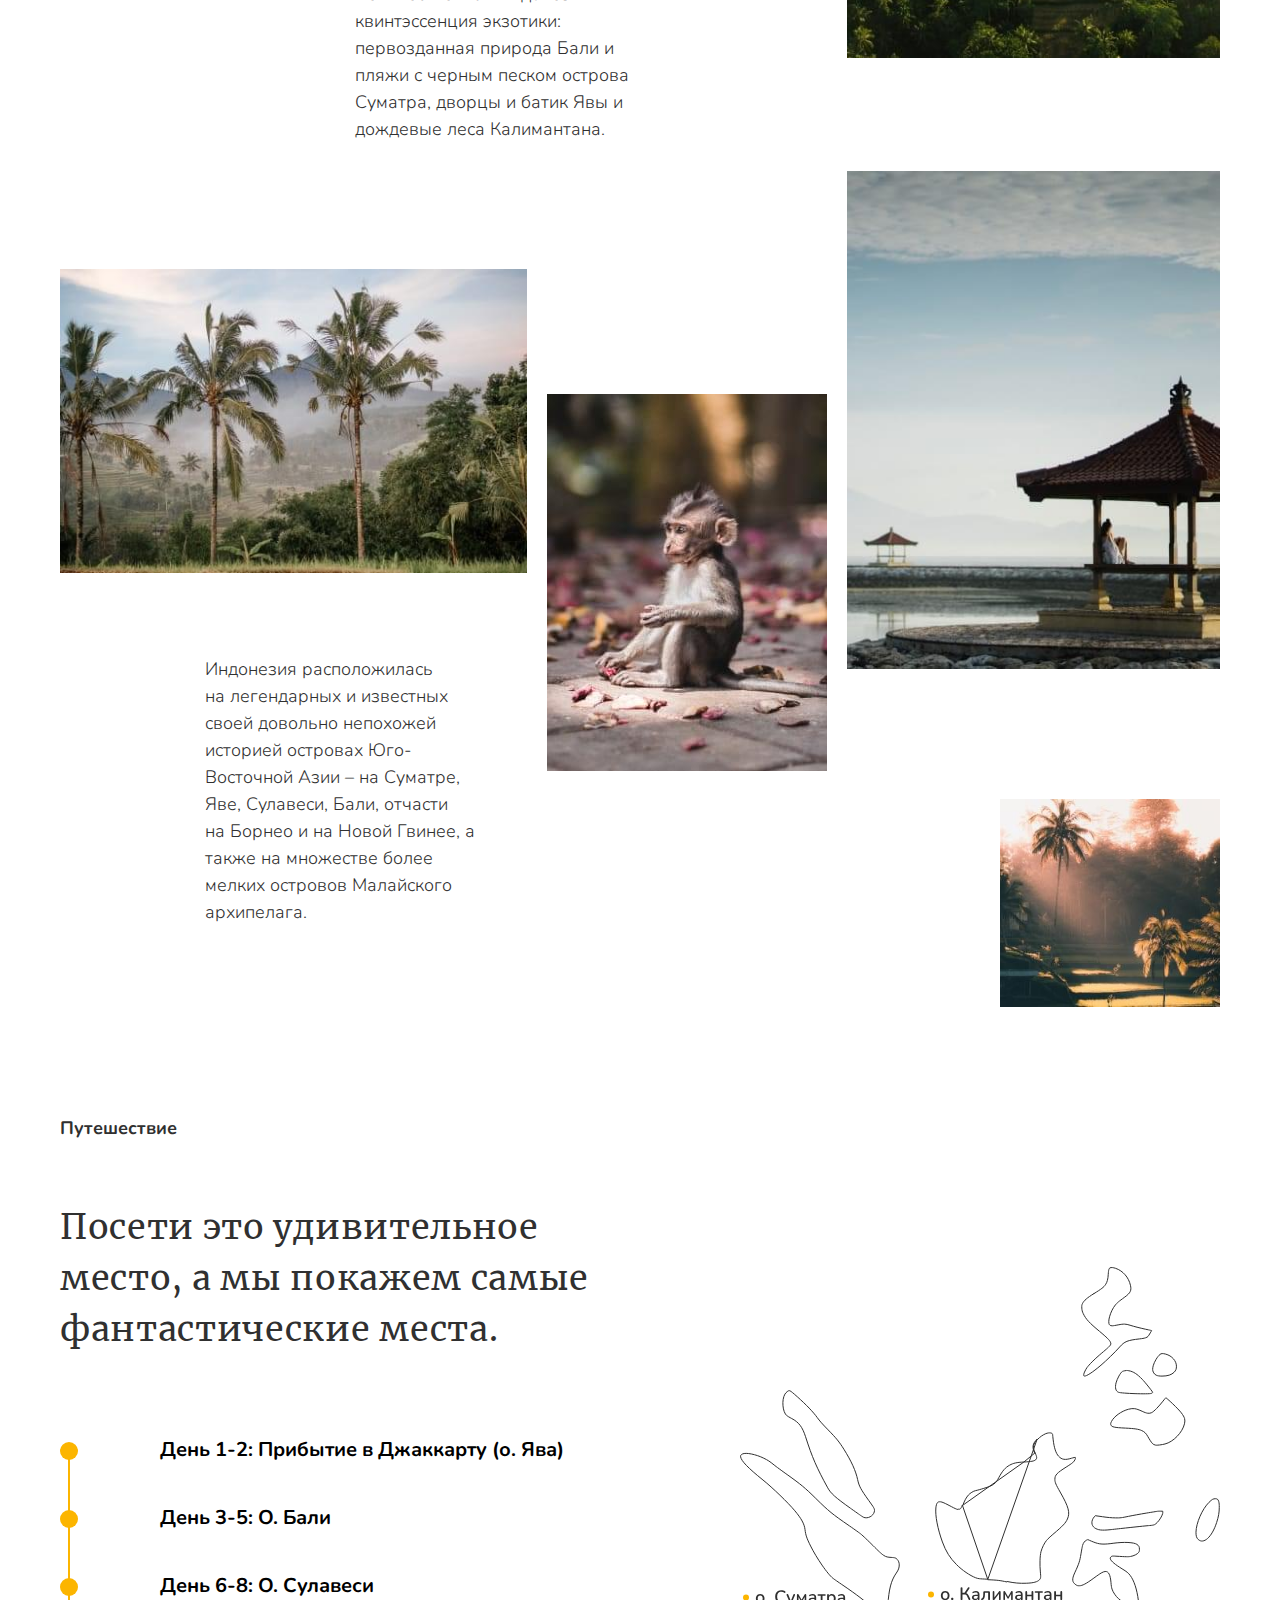
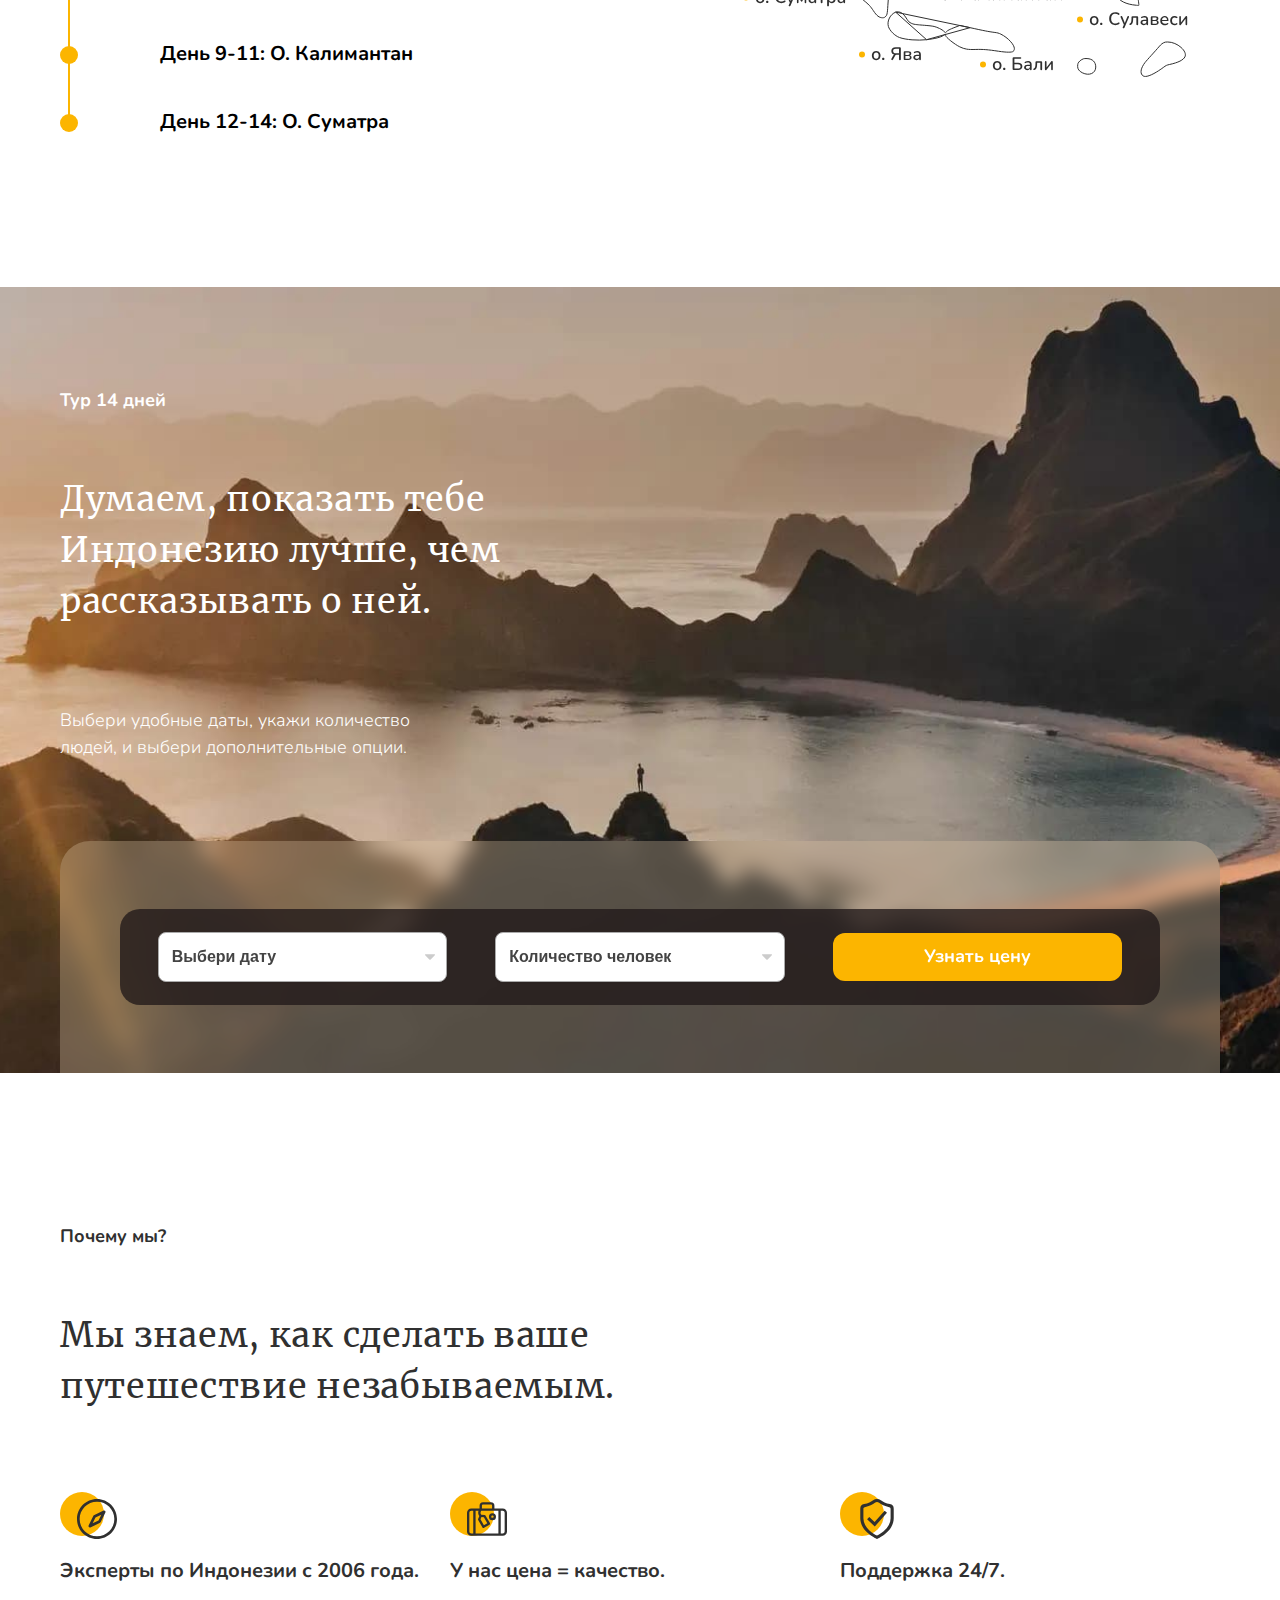
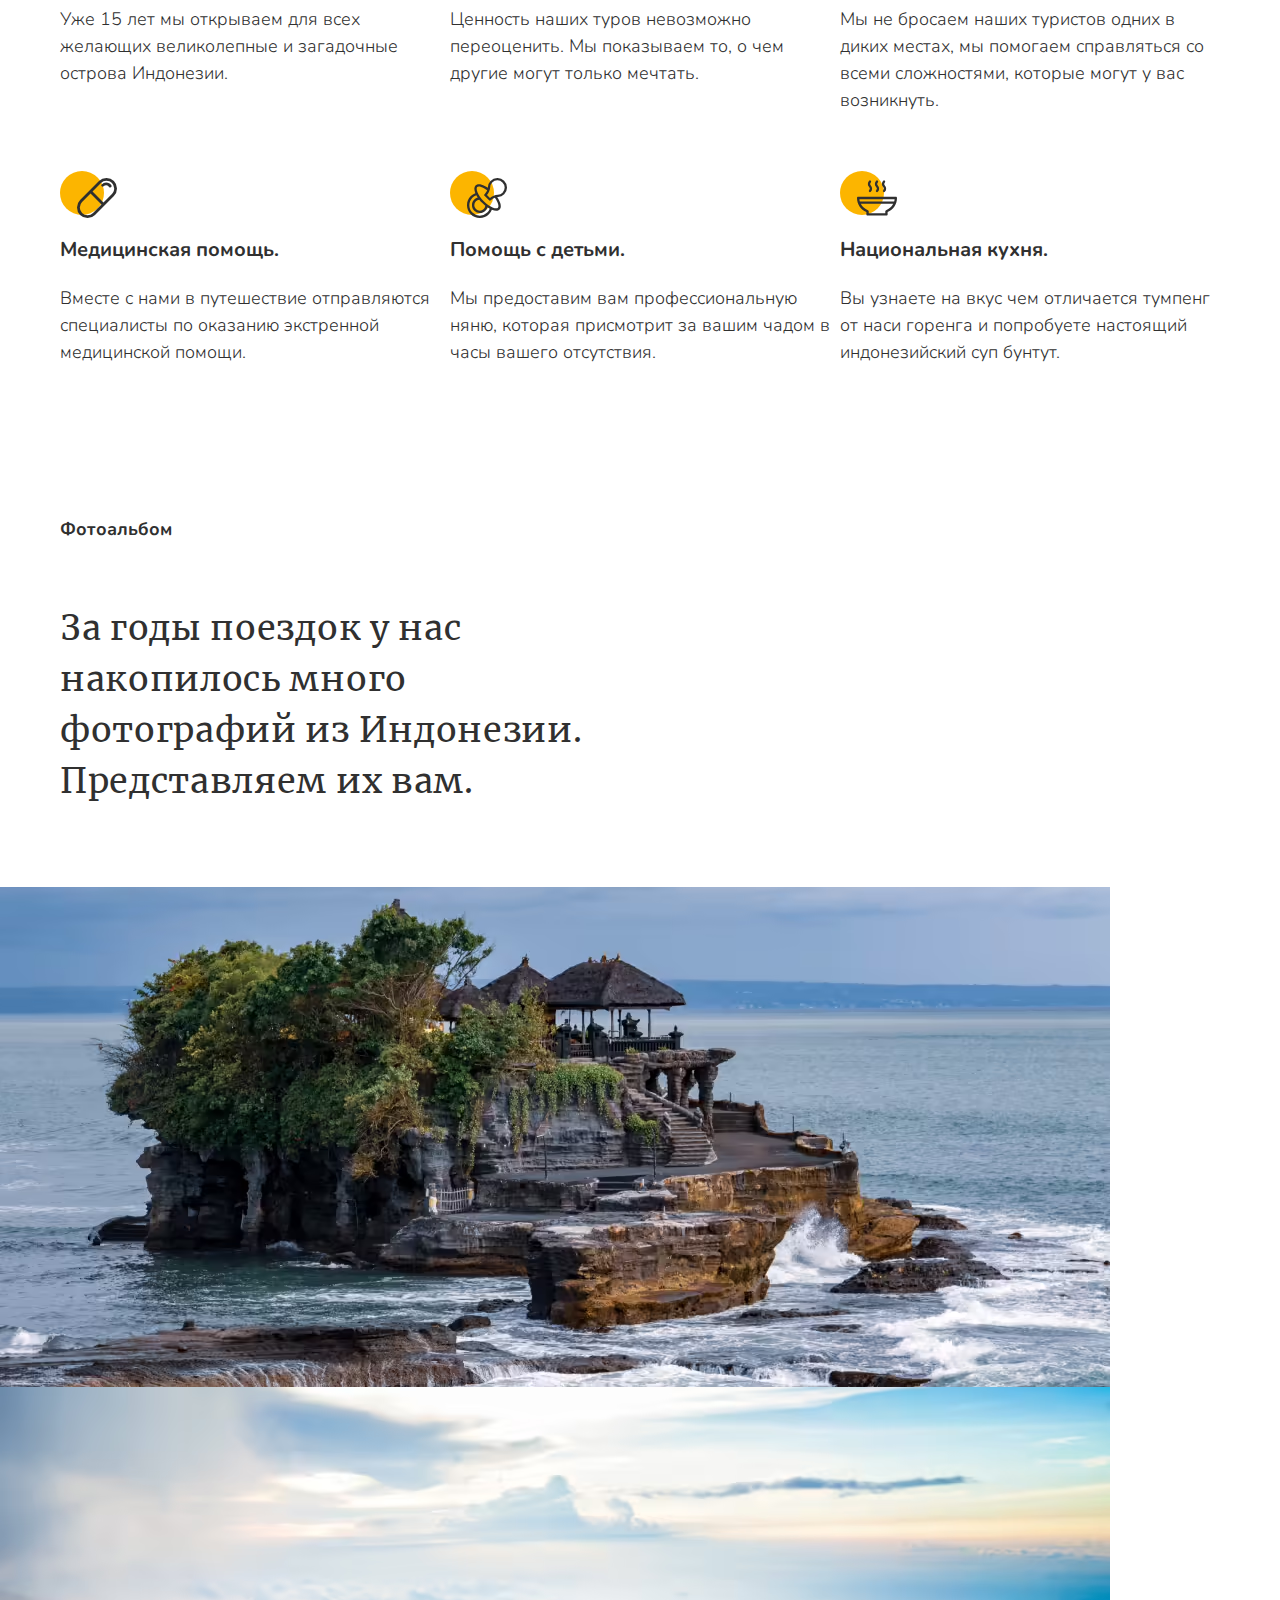
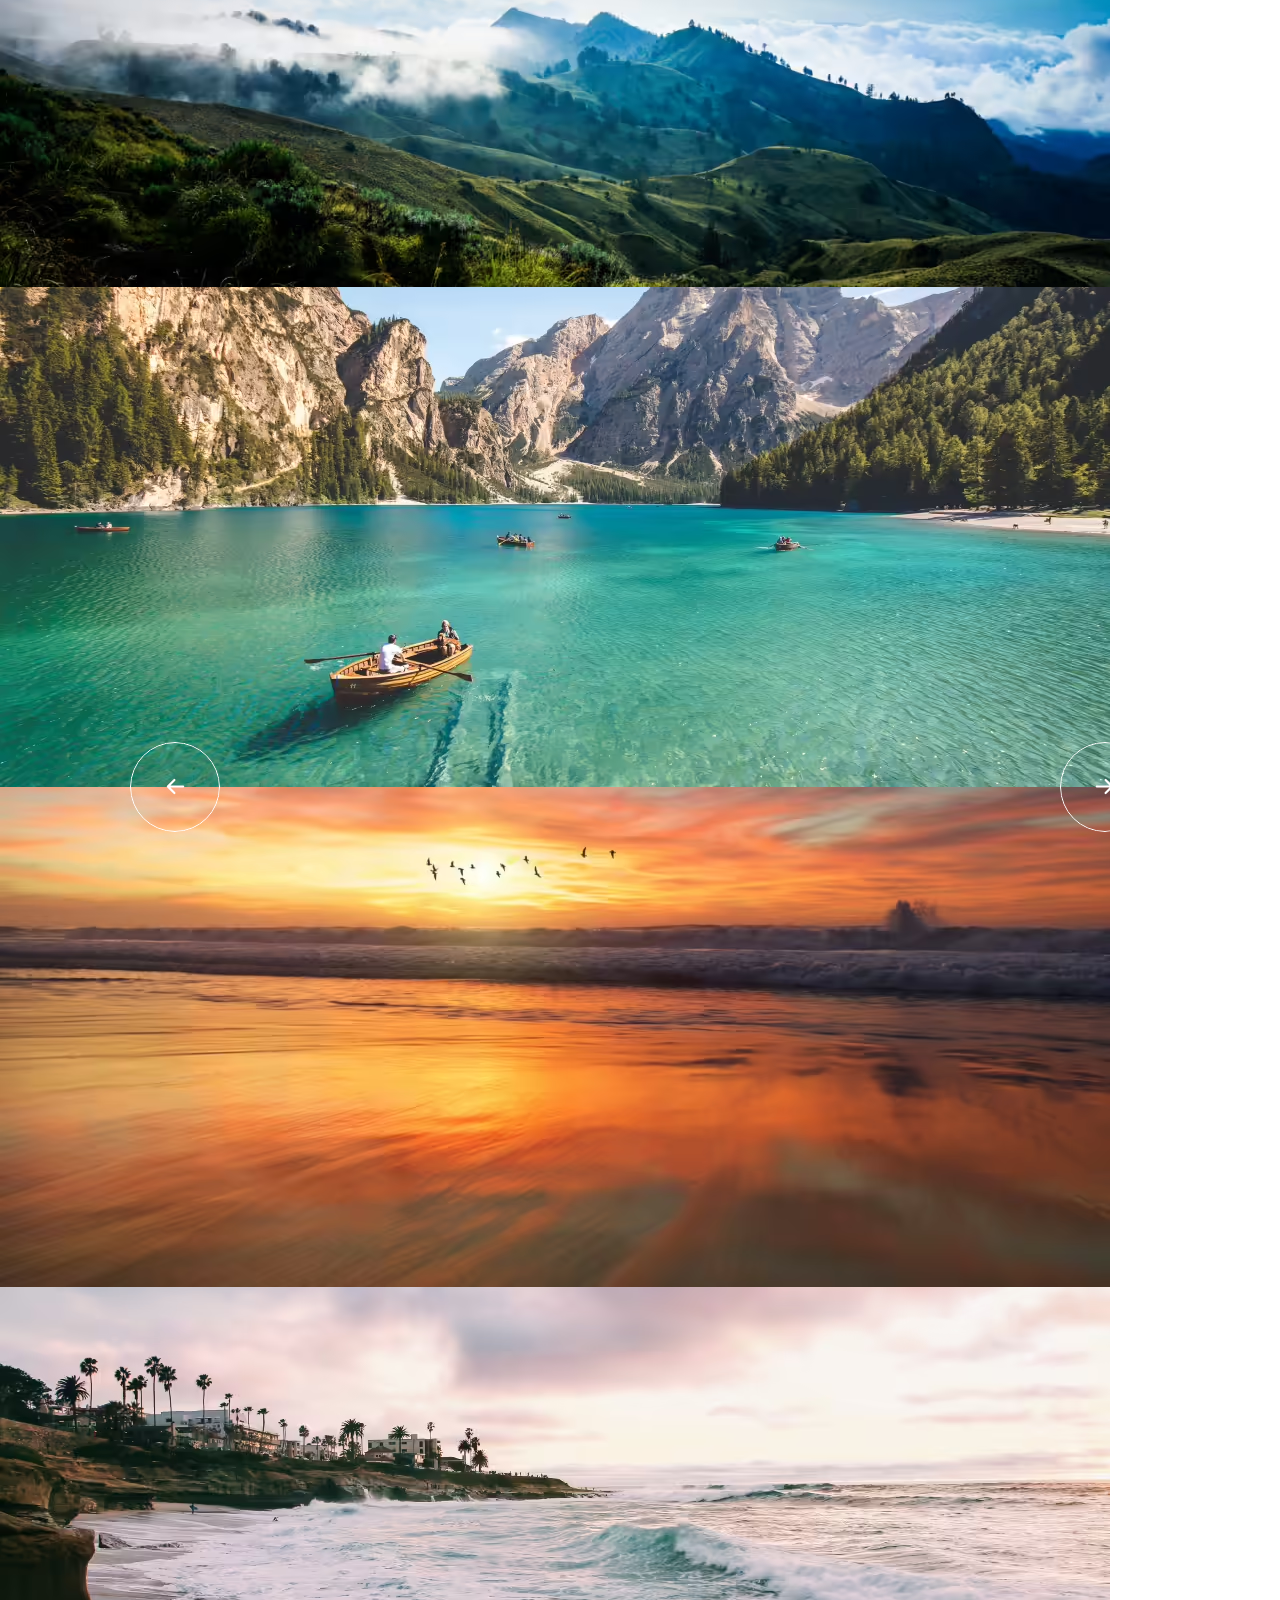
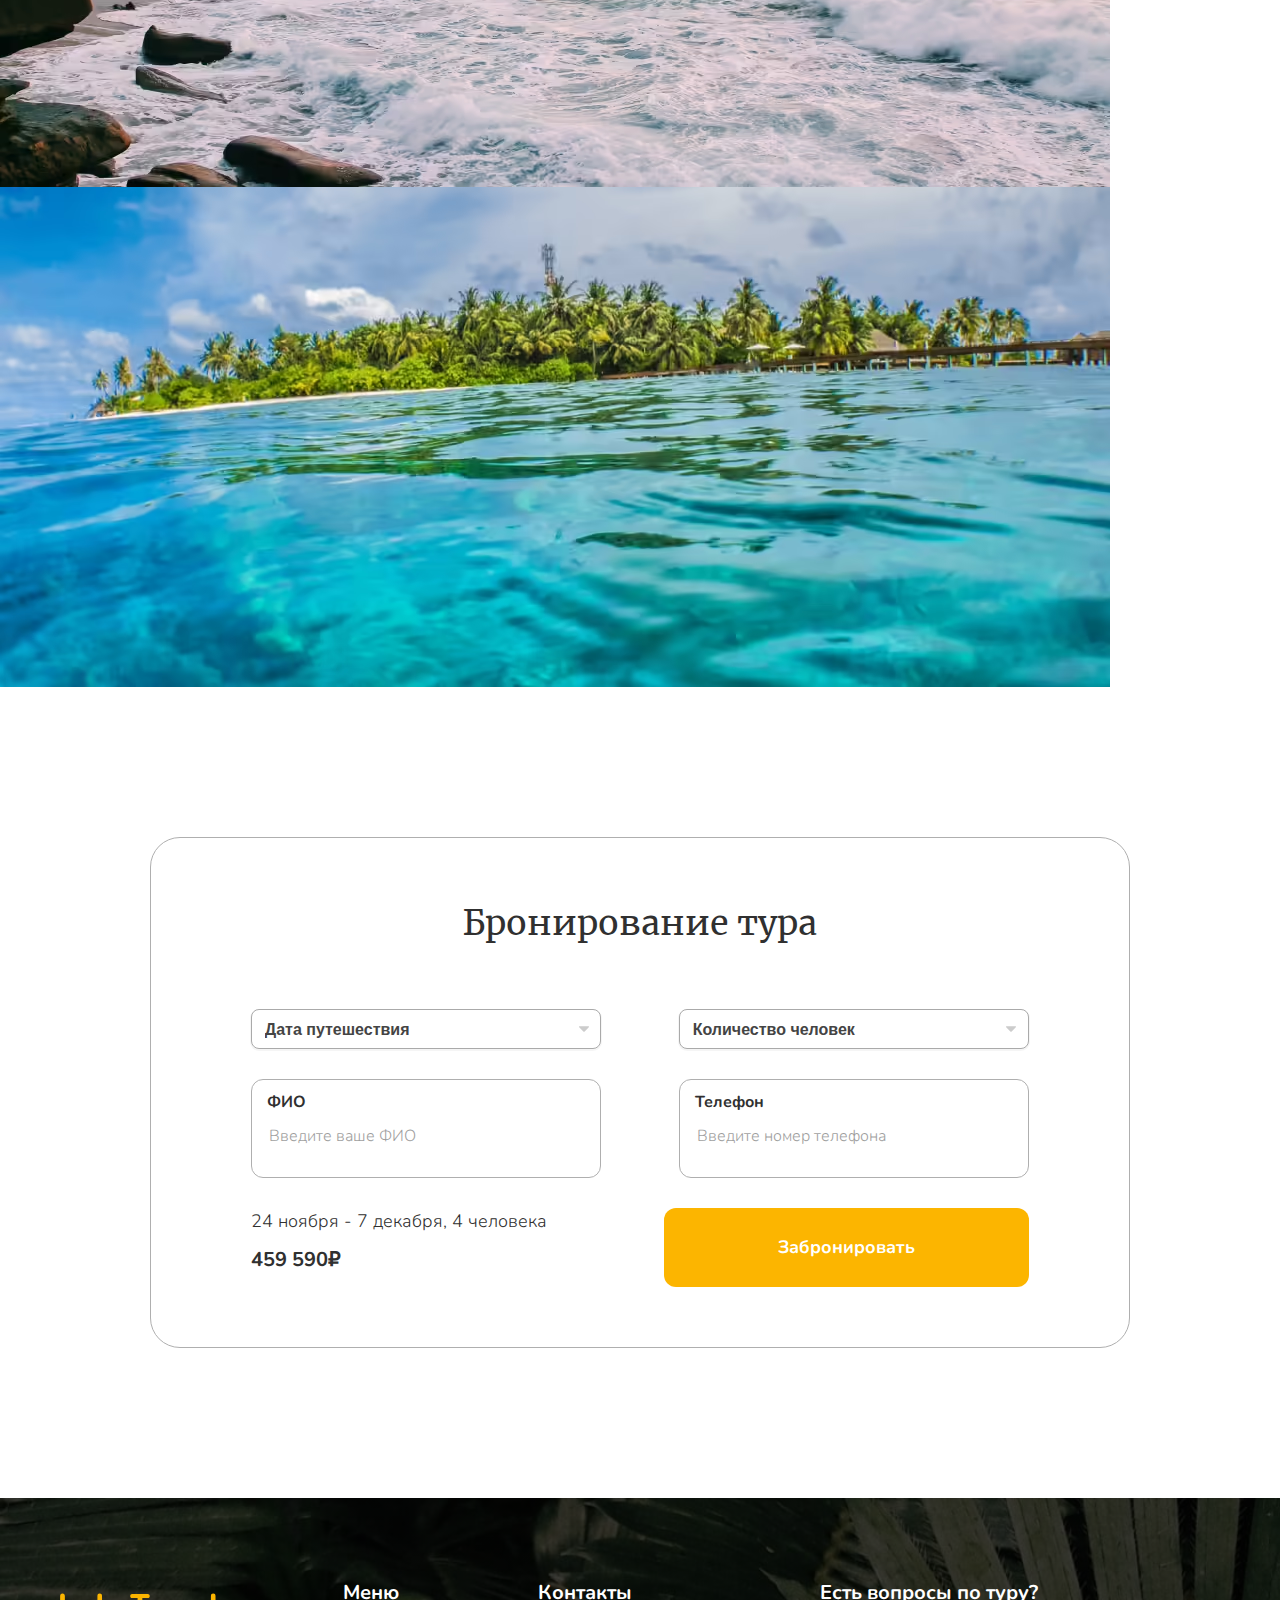
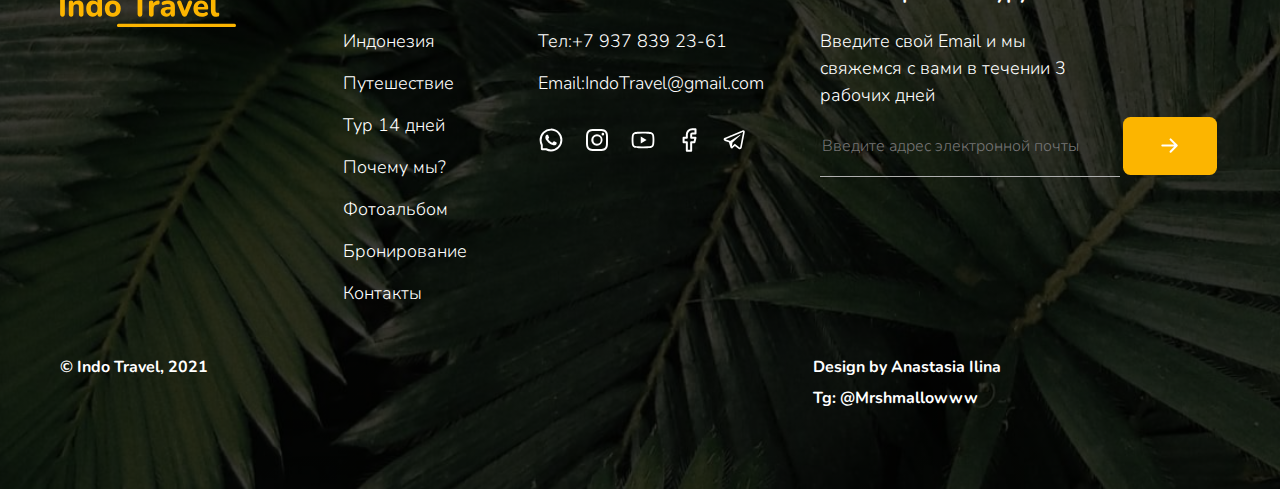
==== commit 6b32dcf8: "feat m3less4 setTimeout preloader" ====
--- a/index.html
+++ b/index.html
@@ -11,6 +11,7 @@
   <link rel="icon" type="image/png" href="img/favicon.png">
   <link rel="stylesheet" href="css/index.css">
   <link rel="stylesheet" href="css/timer.css">
+  <script src="js/testAirPreloader.js" defer></script>
   <script src="js/index.js" type="module"></script>
   <title>Indonesia Indo Travel Group</title>
 </head>
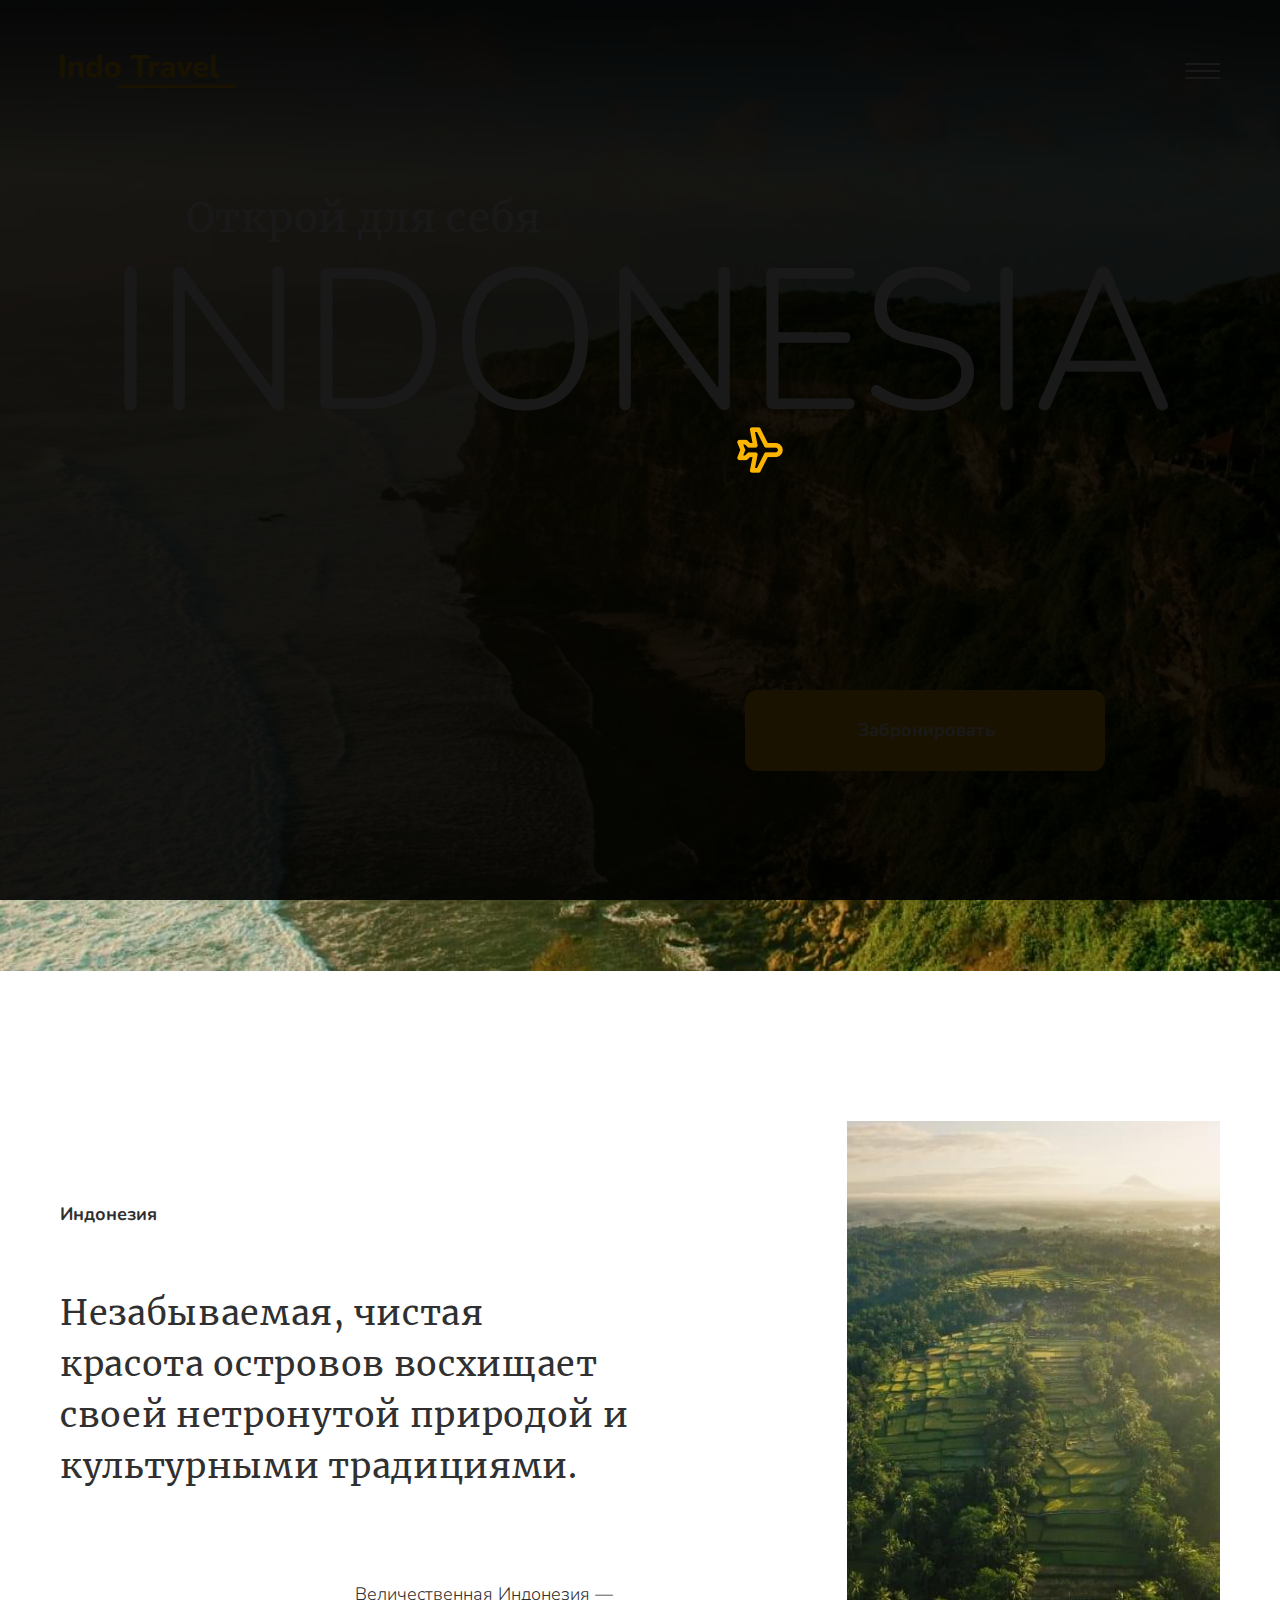
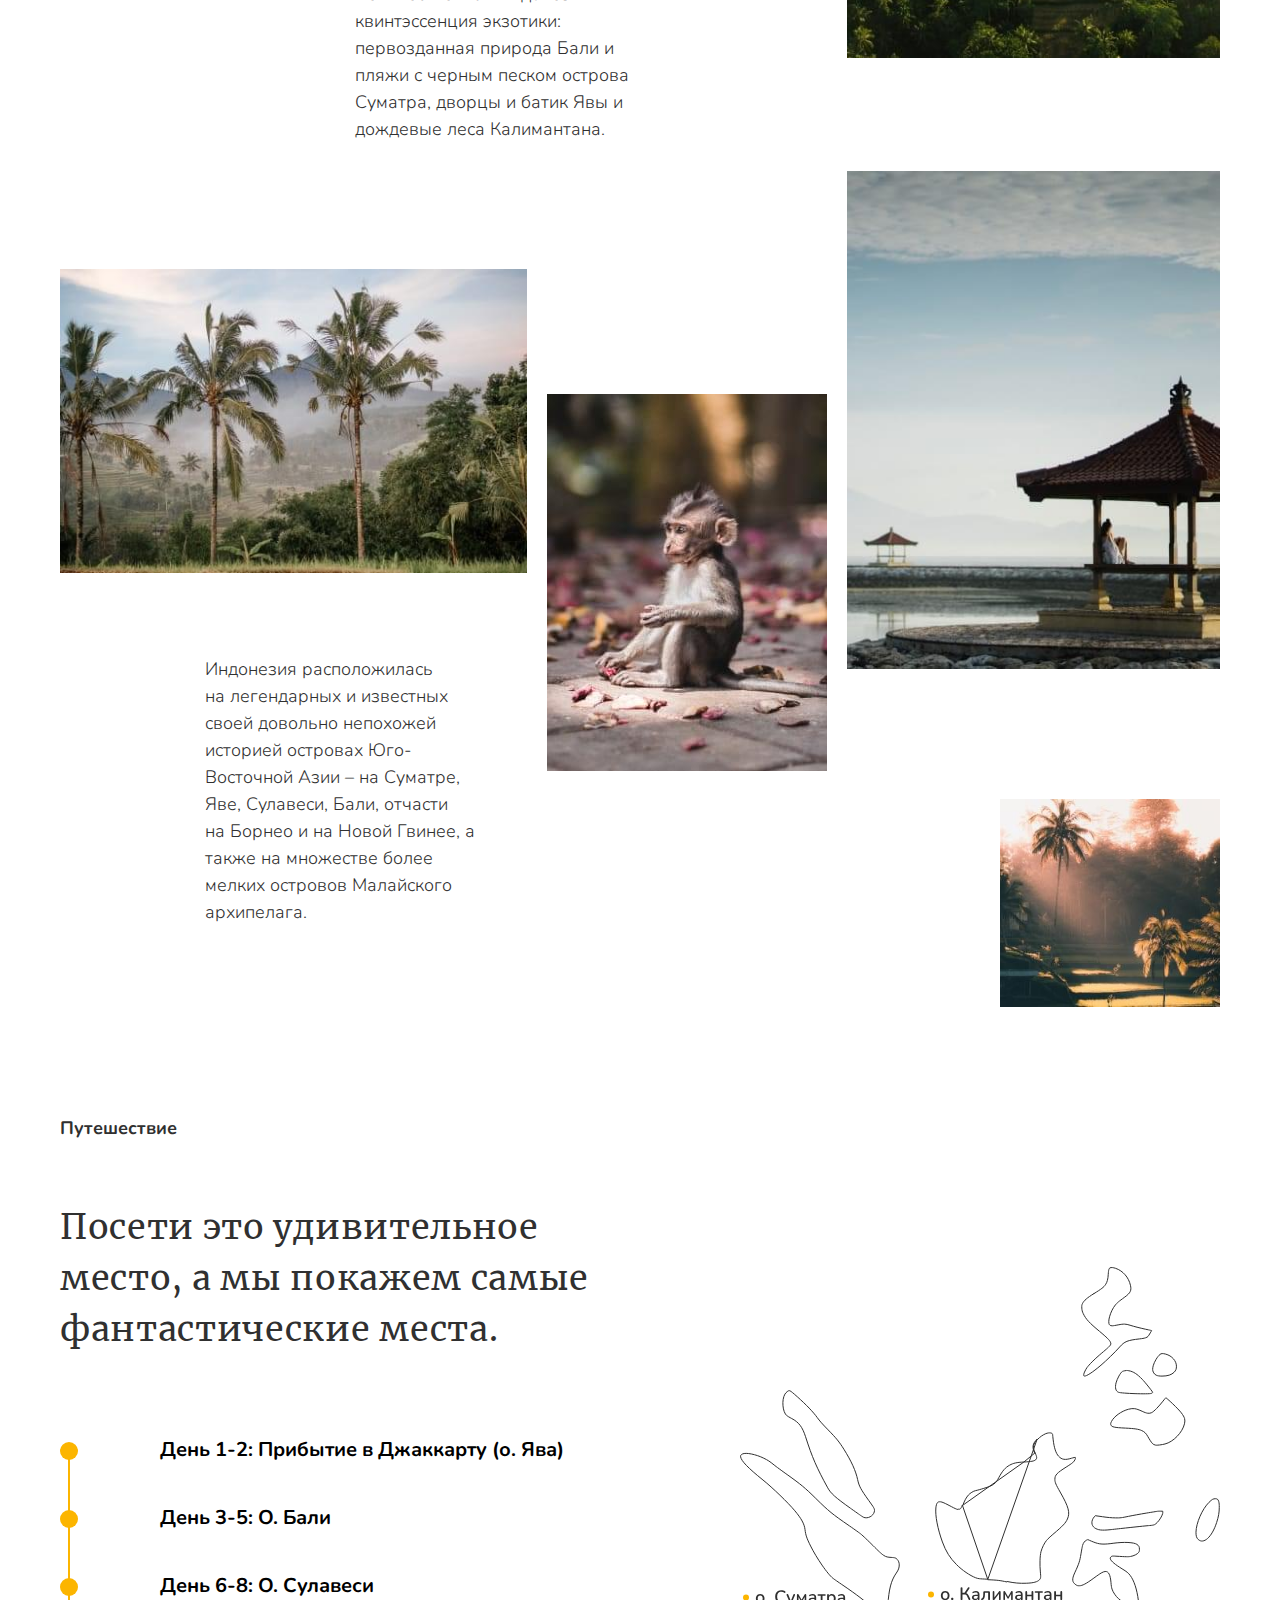
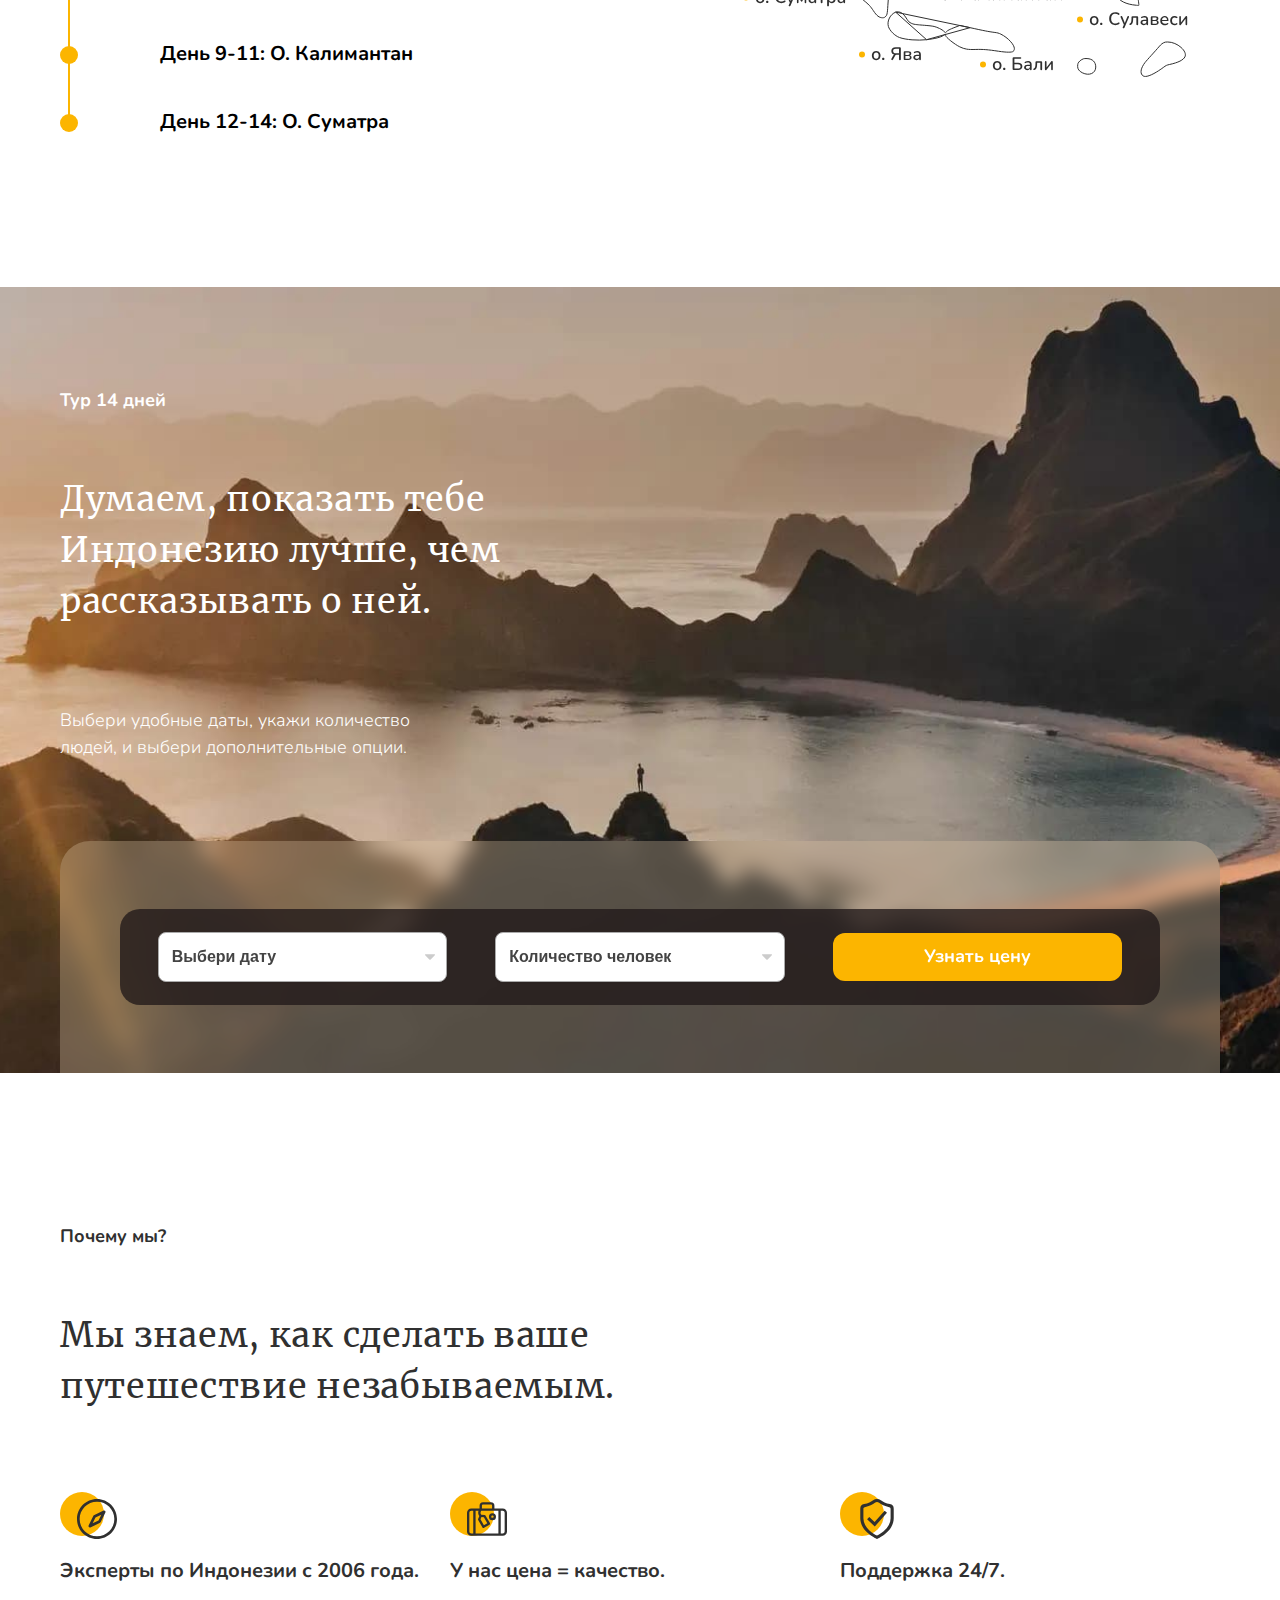
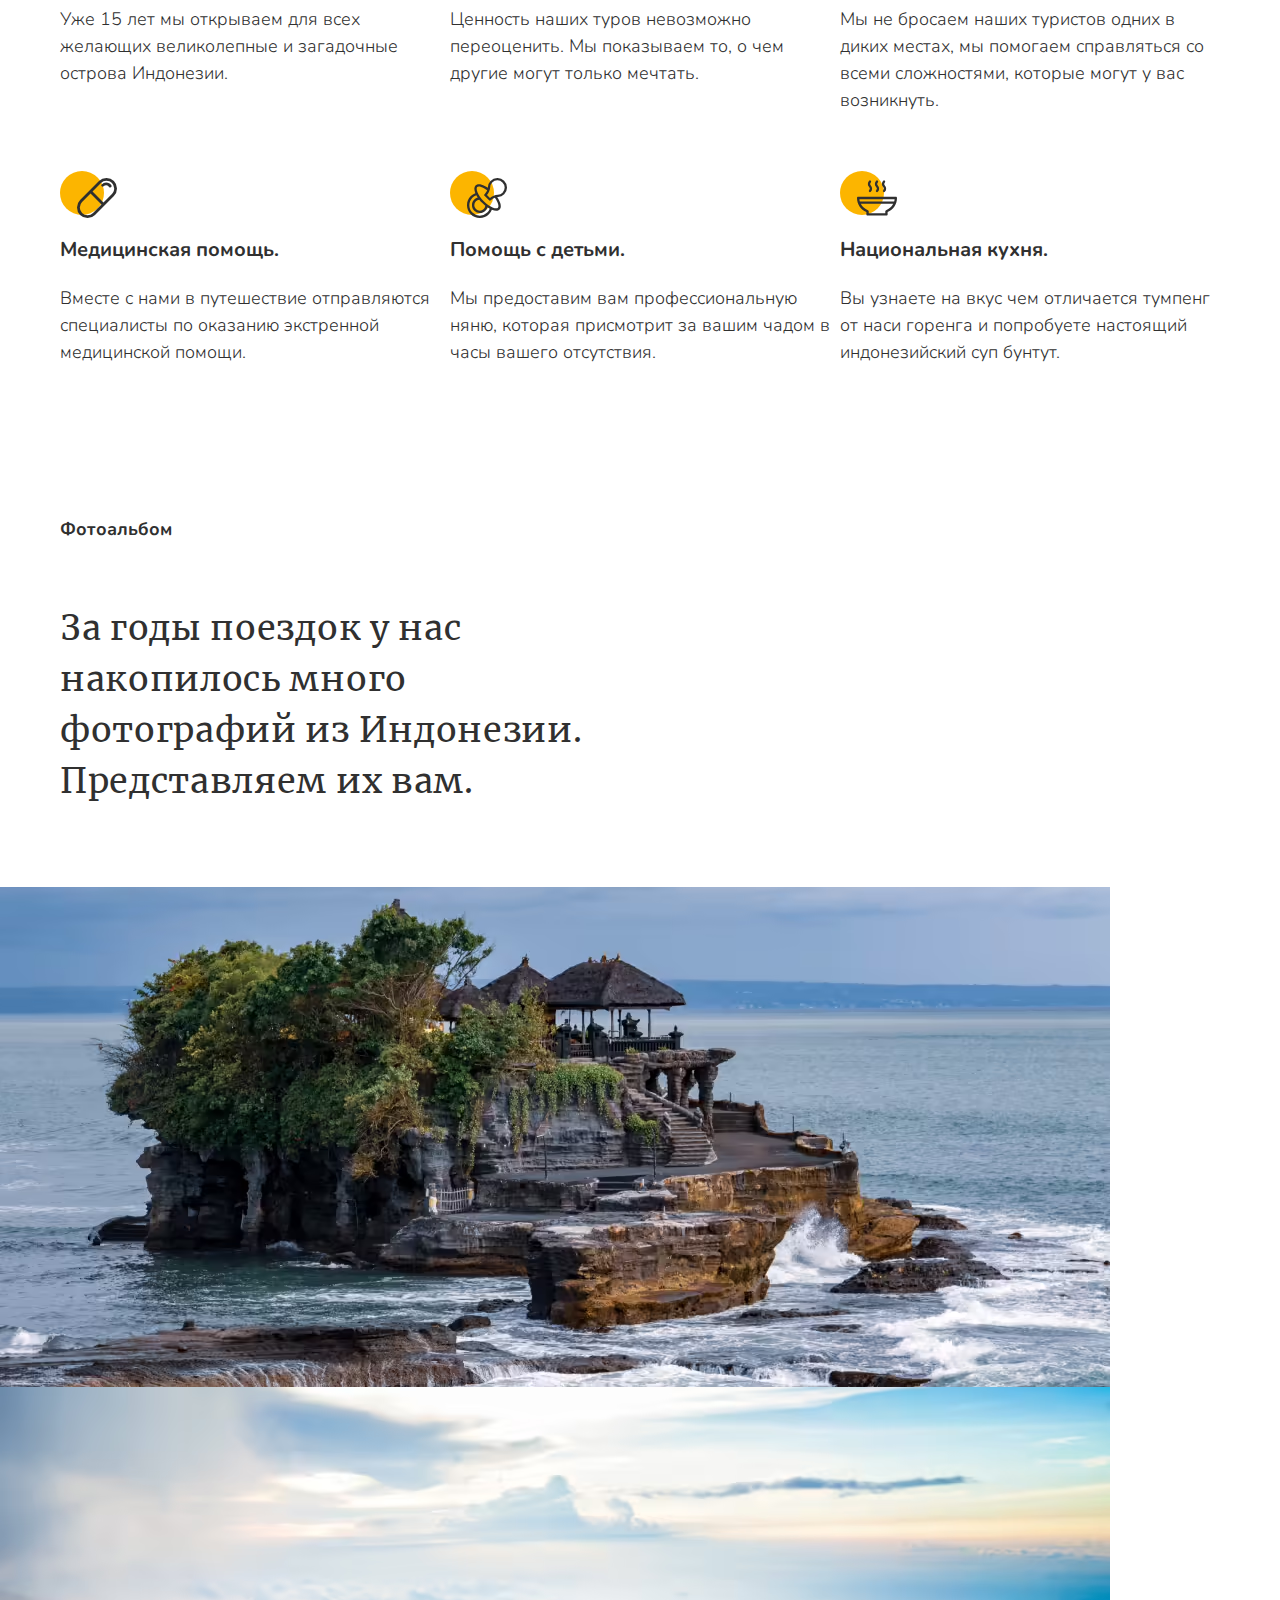
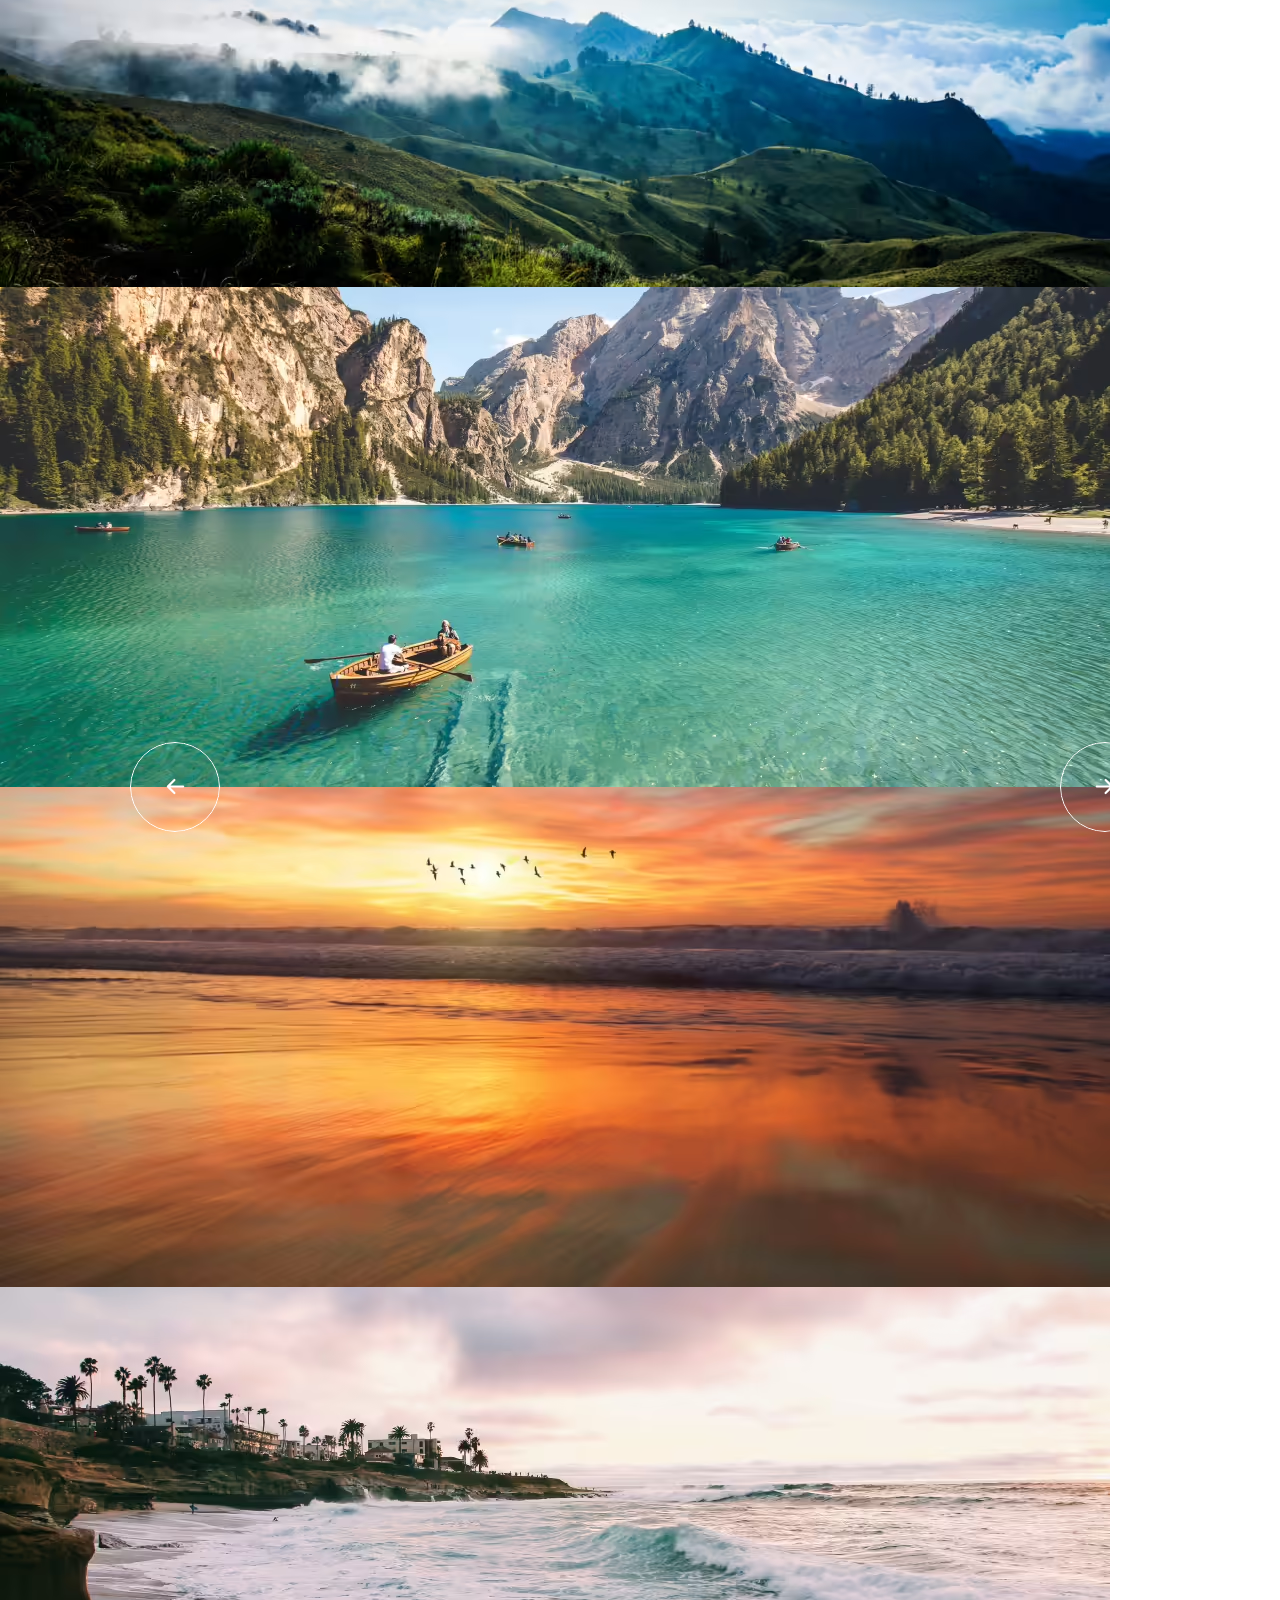
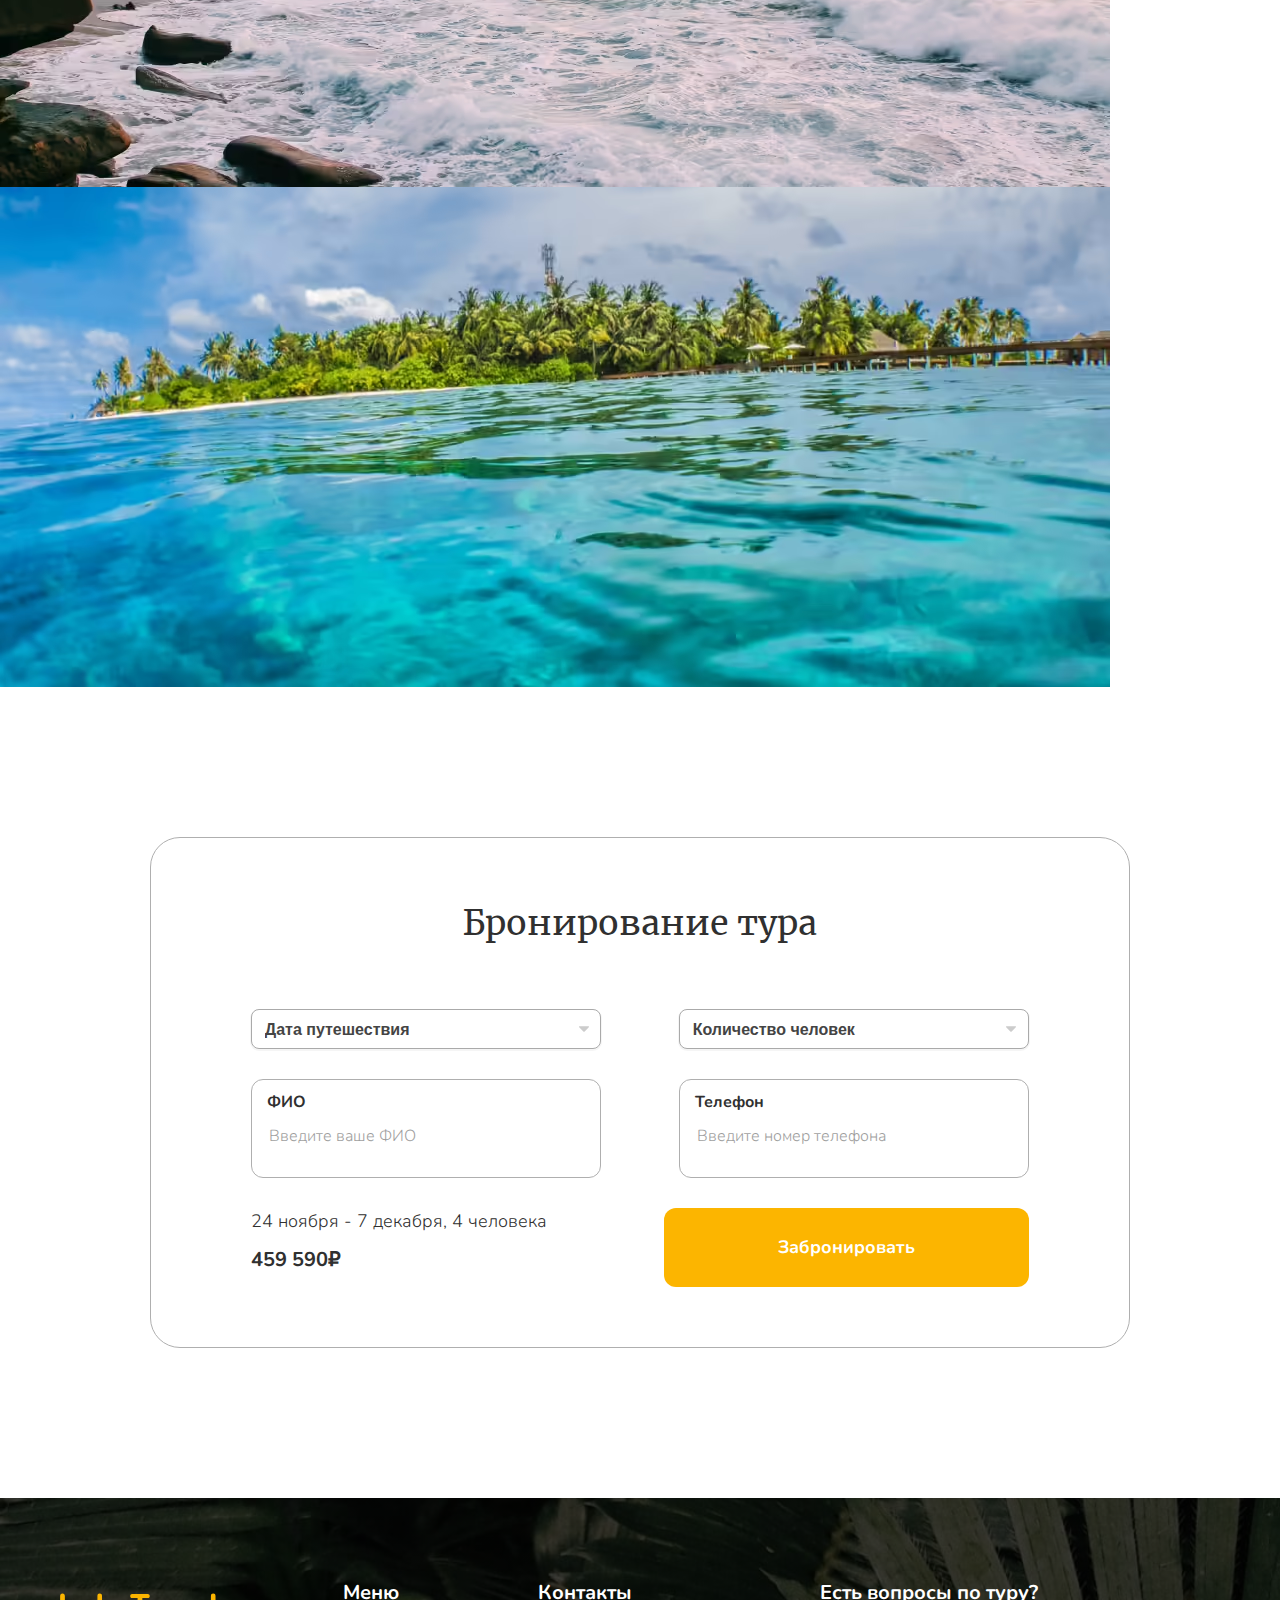
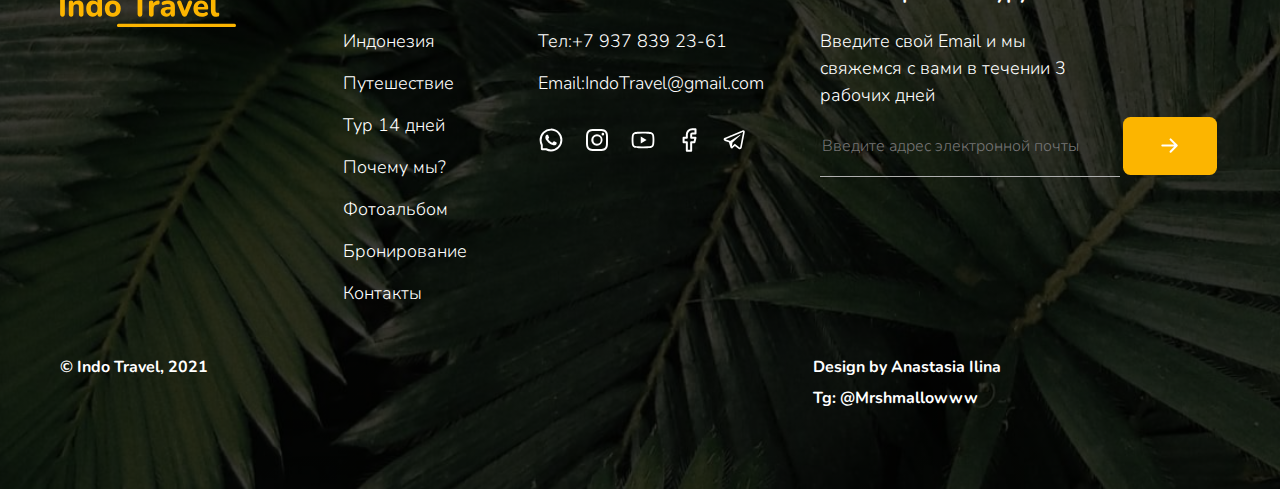
==== commit 30a1a497: "feat m3less4 simple airpreloader RAF" ====
--- a/index.html
+++ b/index.html
@@ -11,7 +11,7 @@
   <link rel="icon" type="image/png" href="img/favicon.png">
   <link rel="stylesheet" href="css/index.css">
   <link rel="stylesheet" href="css/timer.css">
-  <script src="js/testAirPreloader.js" defer></script>
+  <script src="js/preloader.js" defer></script>
   <script src="js/index.js" type="module"></script>
   <title>Indonesia Indo Travel Group</title>
 </head>
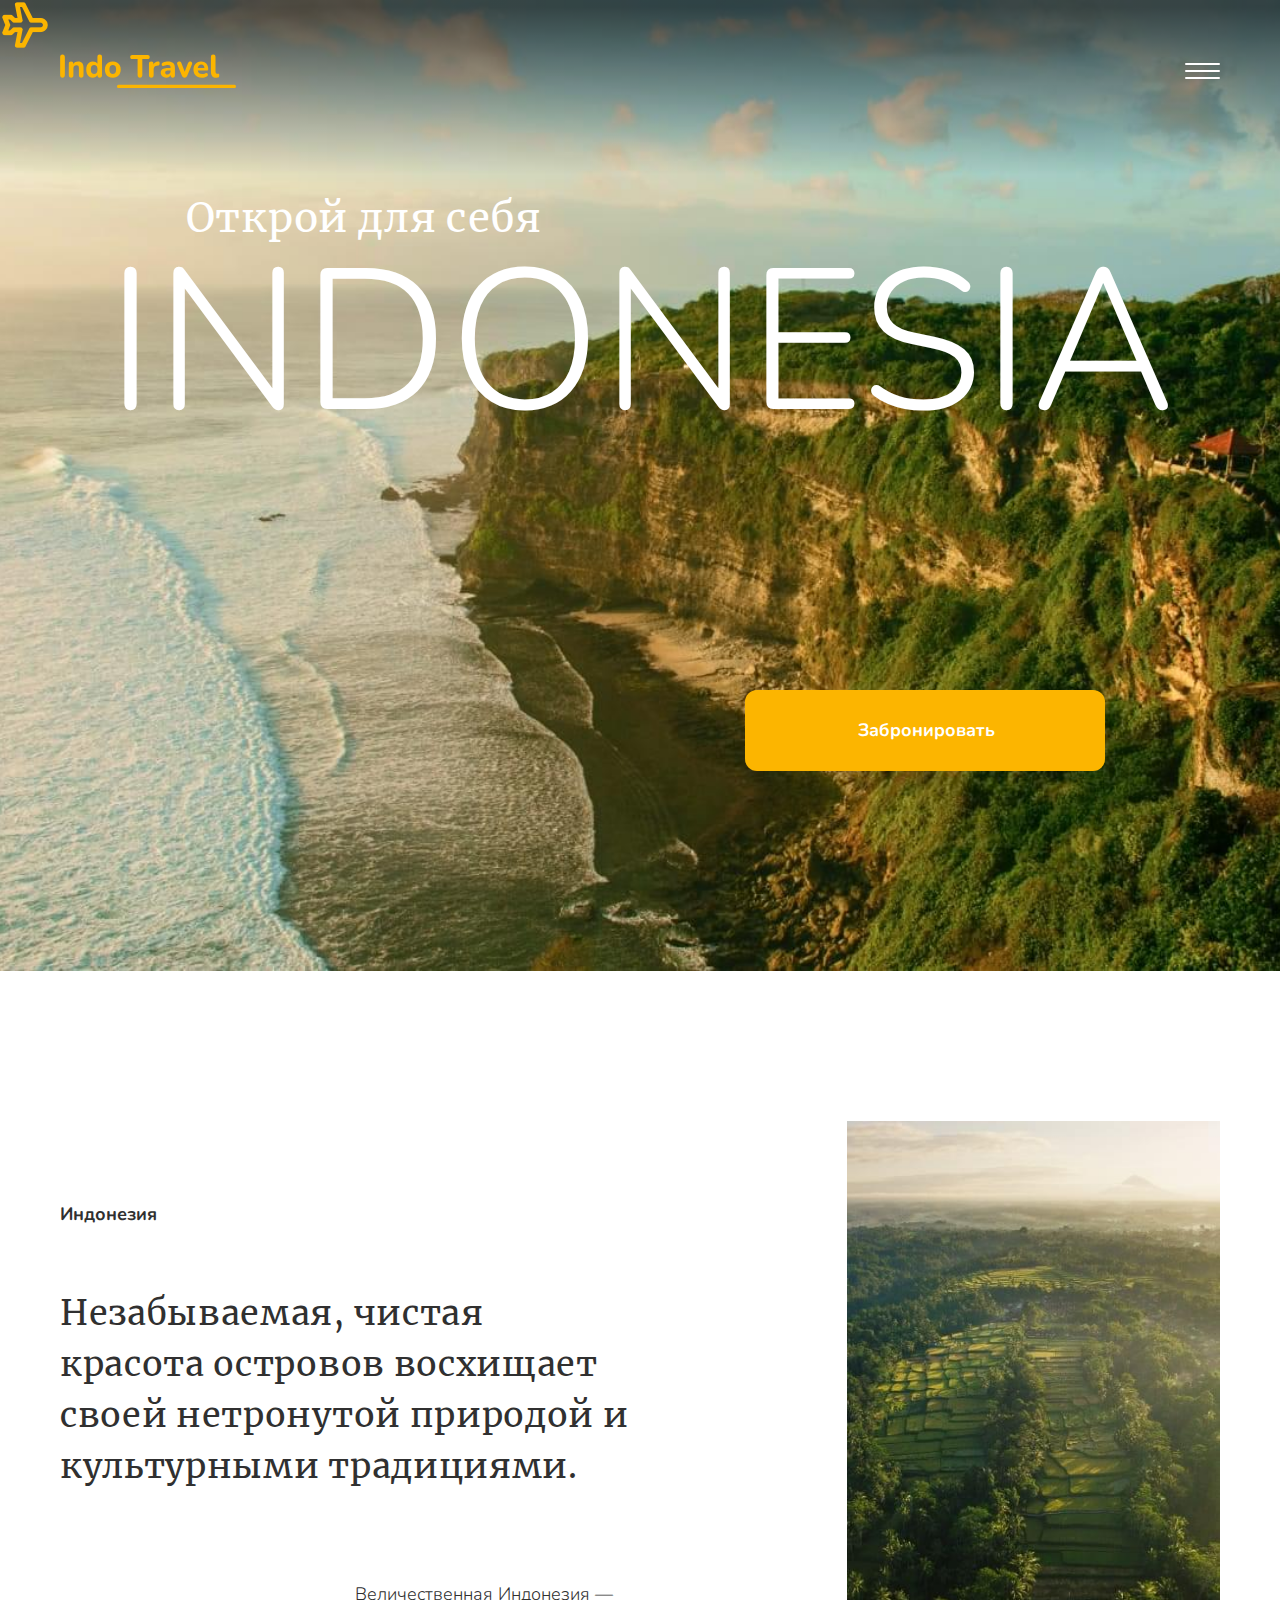
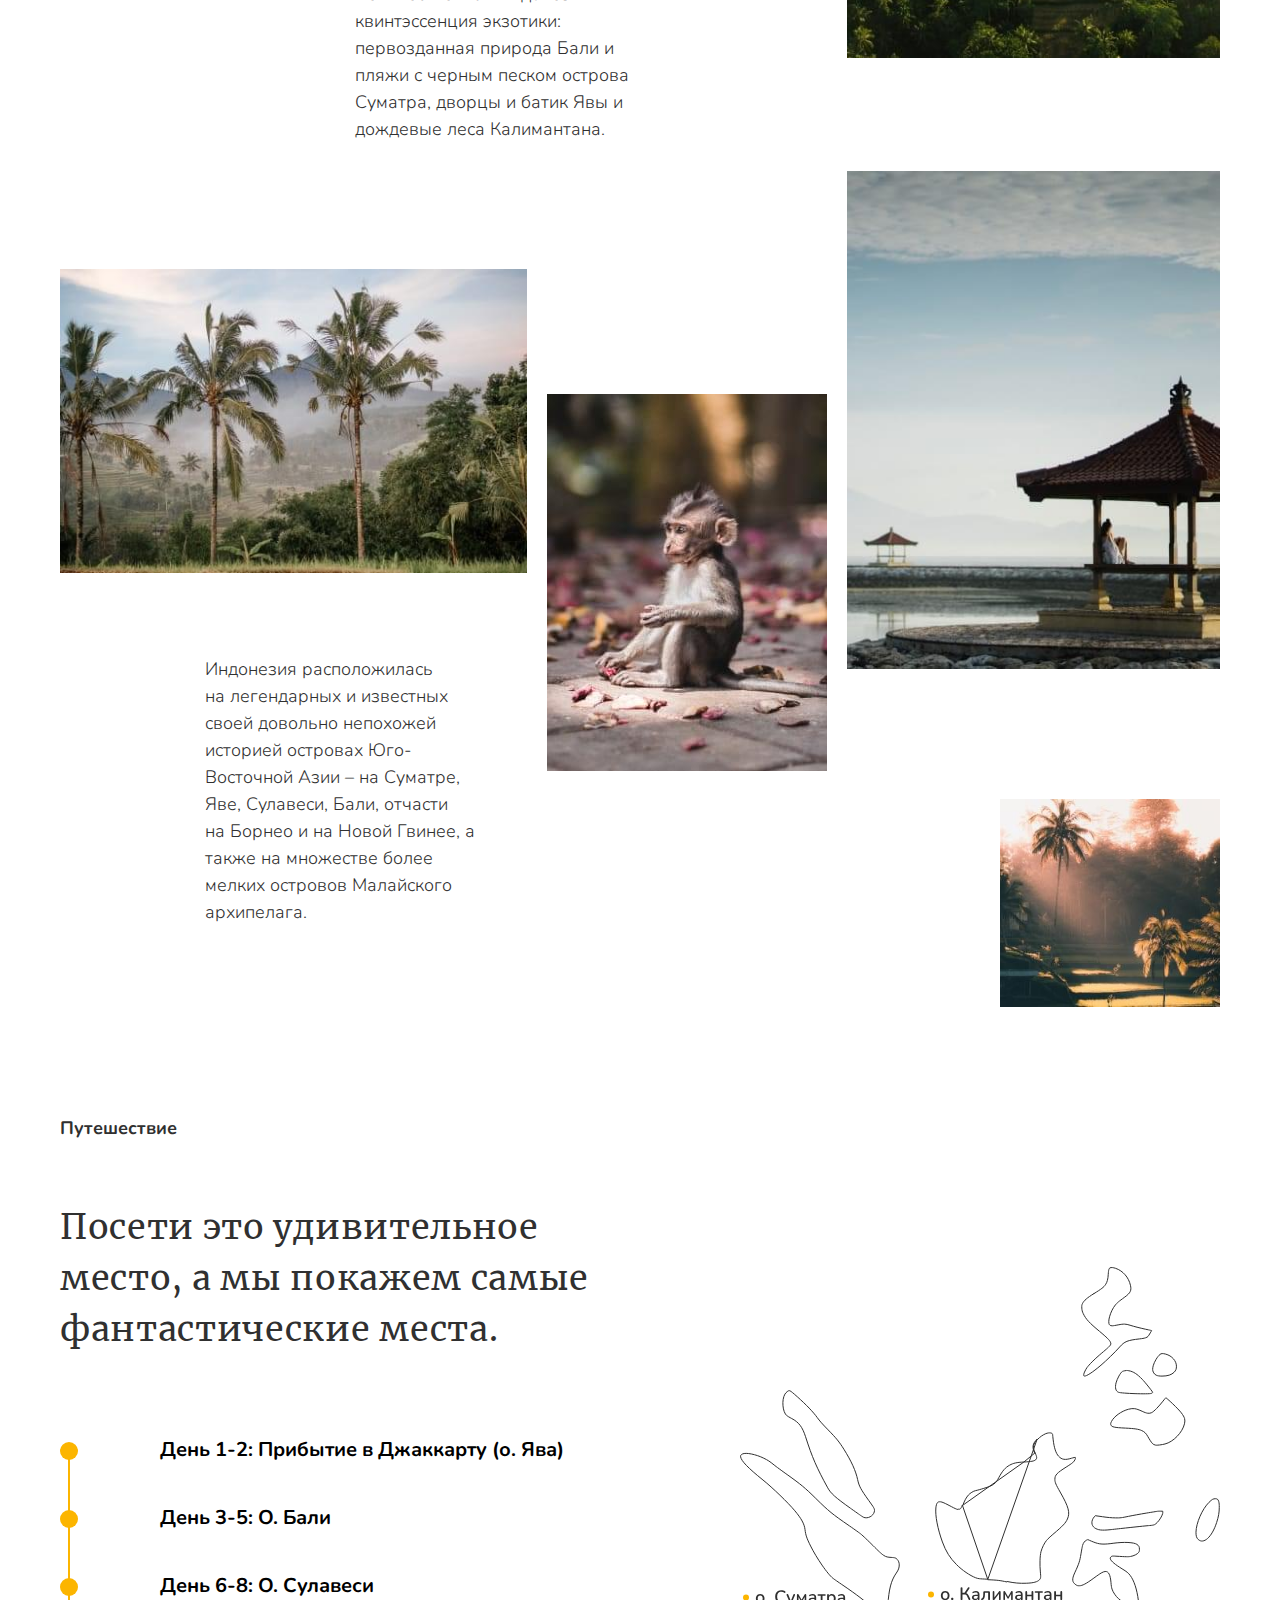
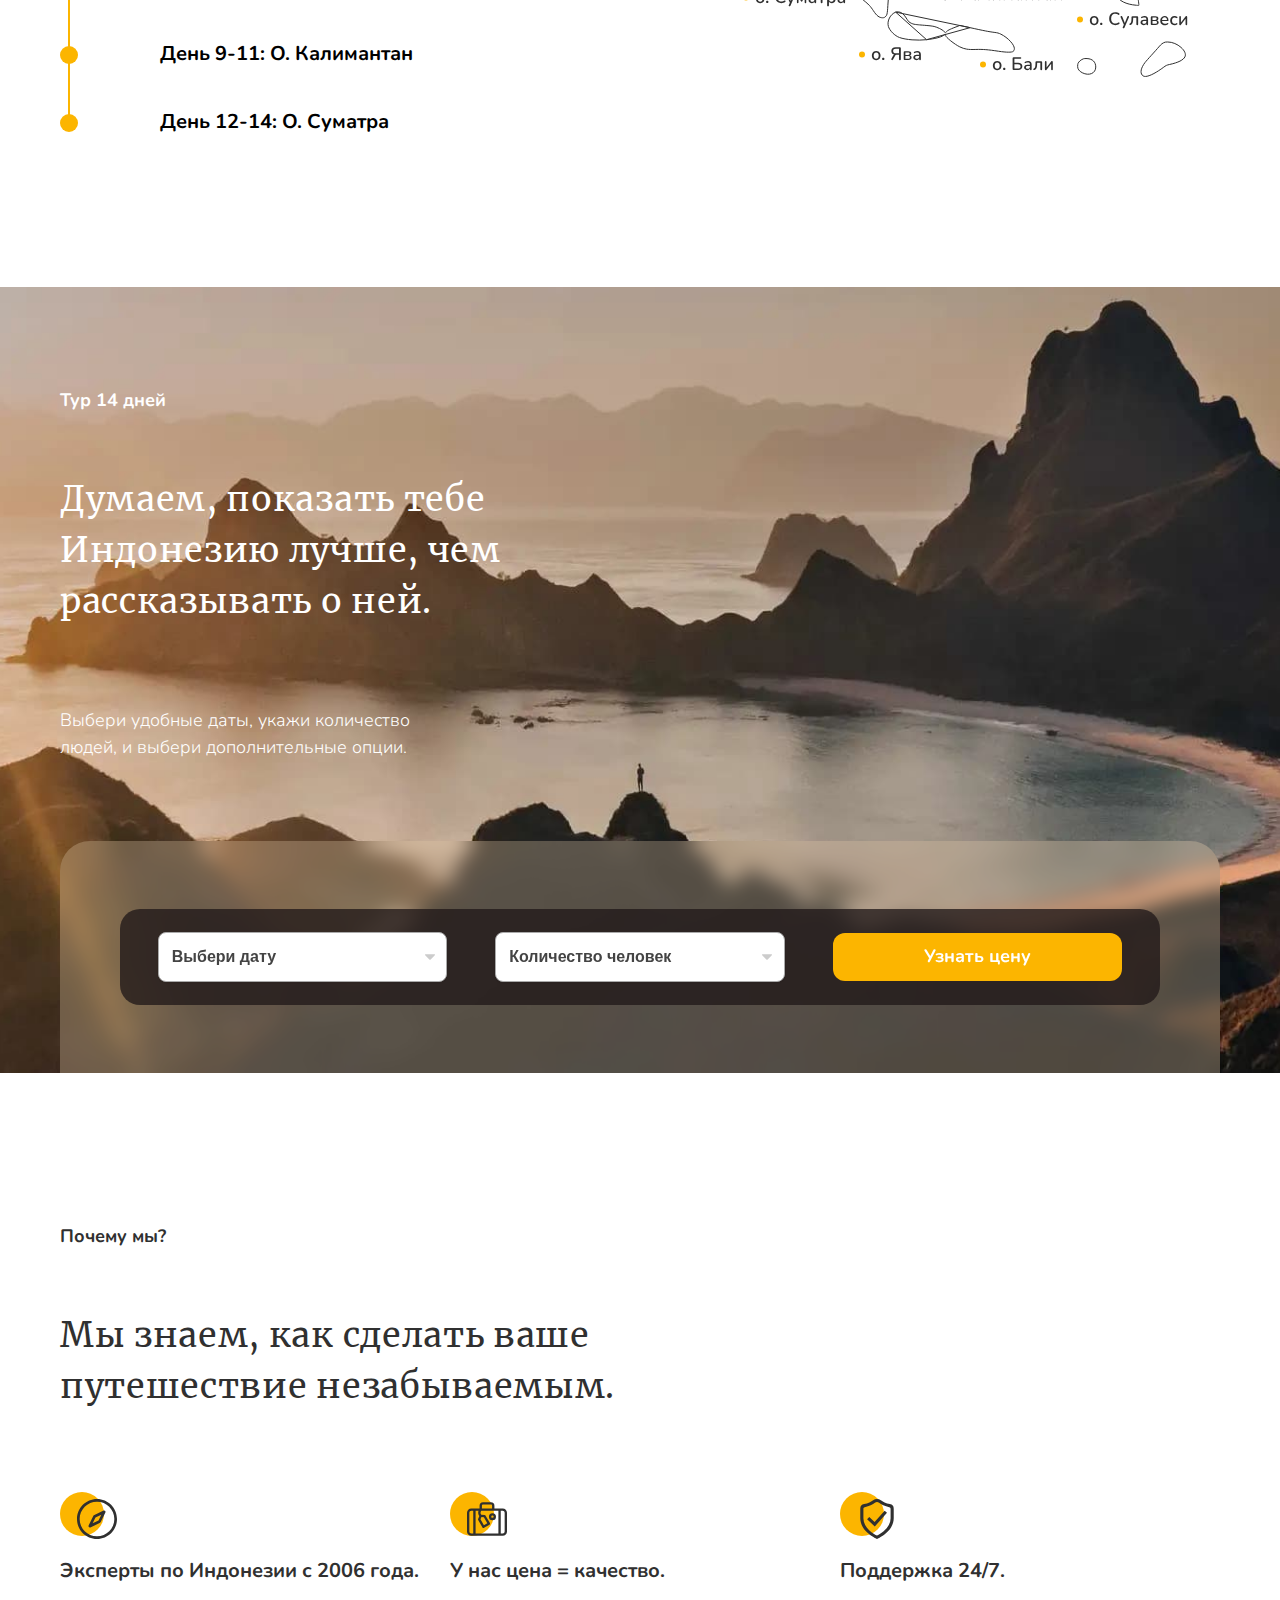
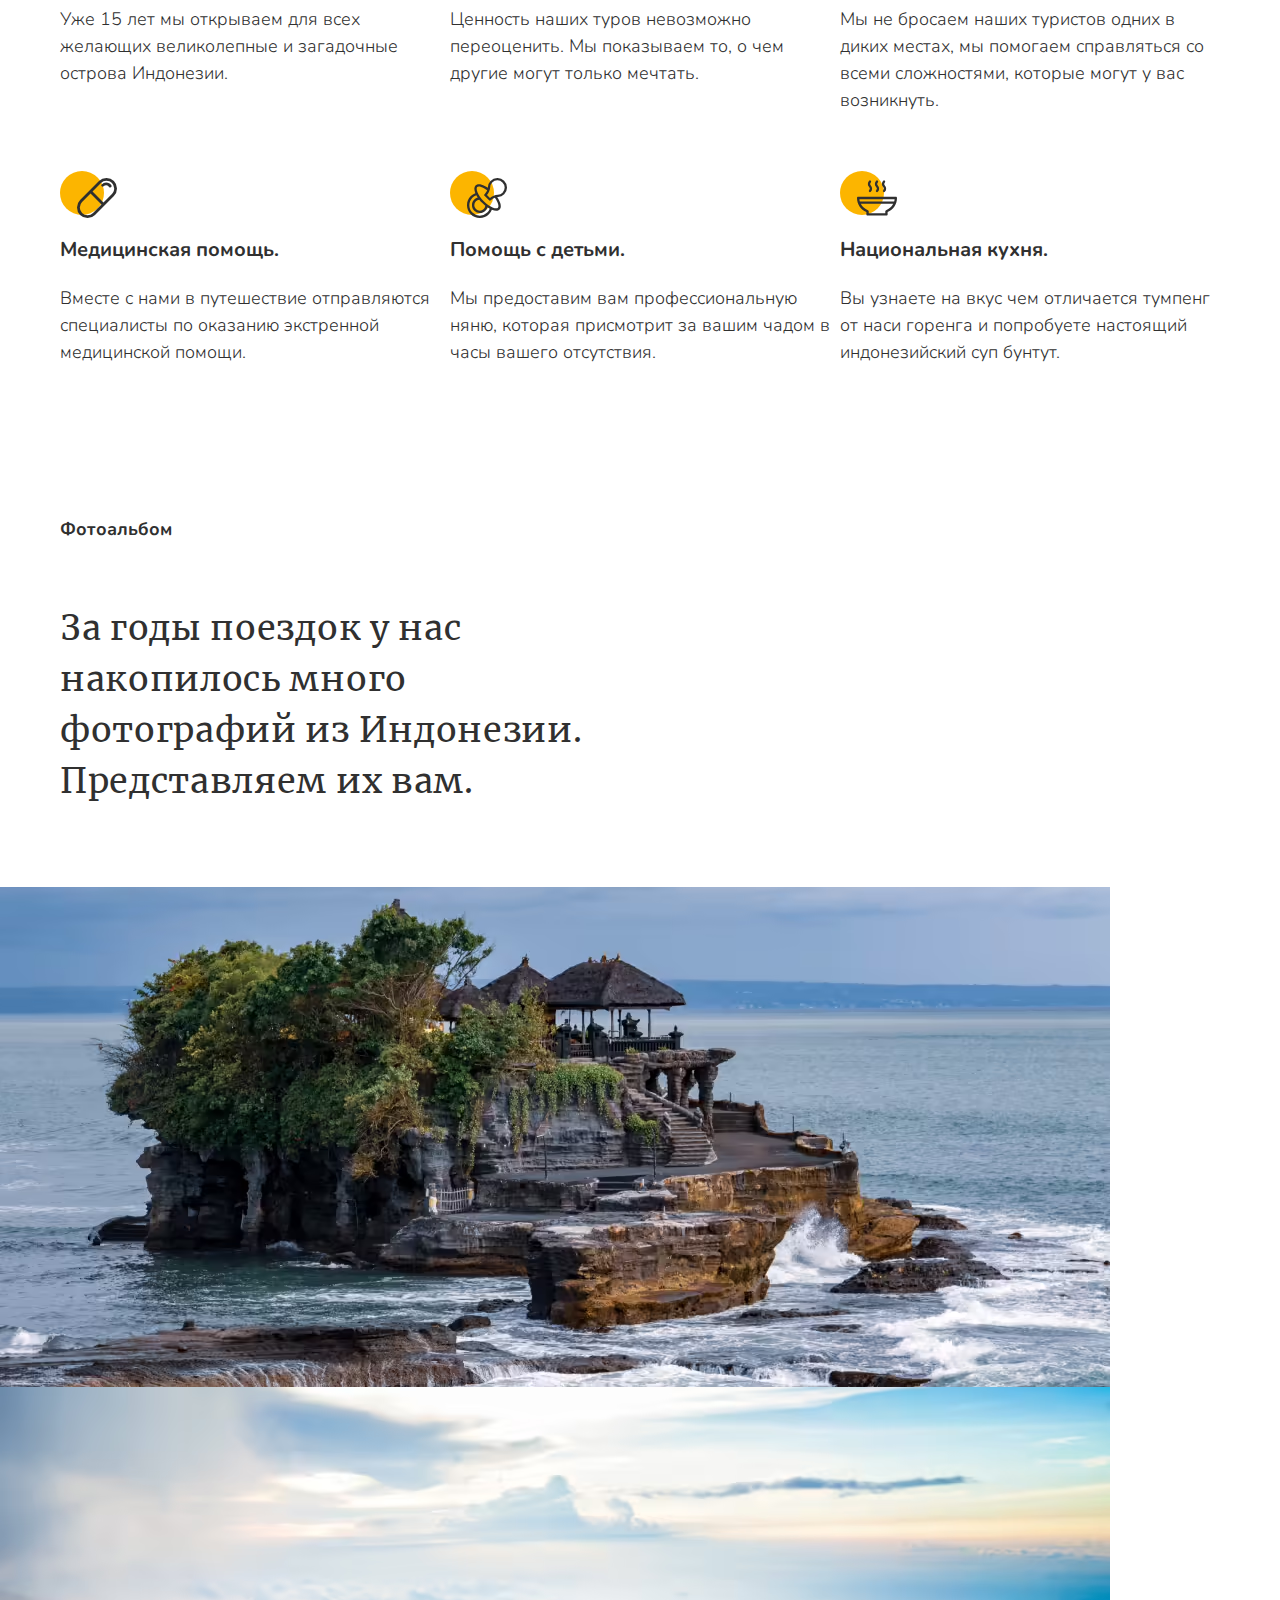
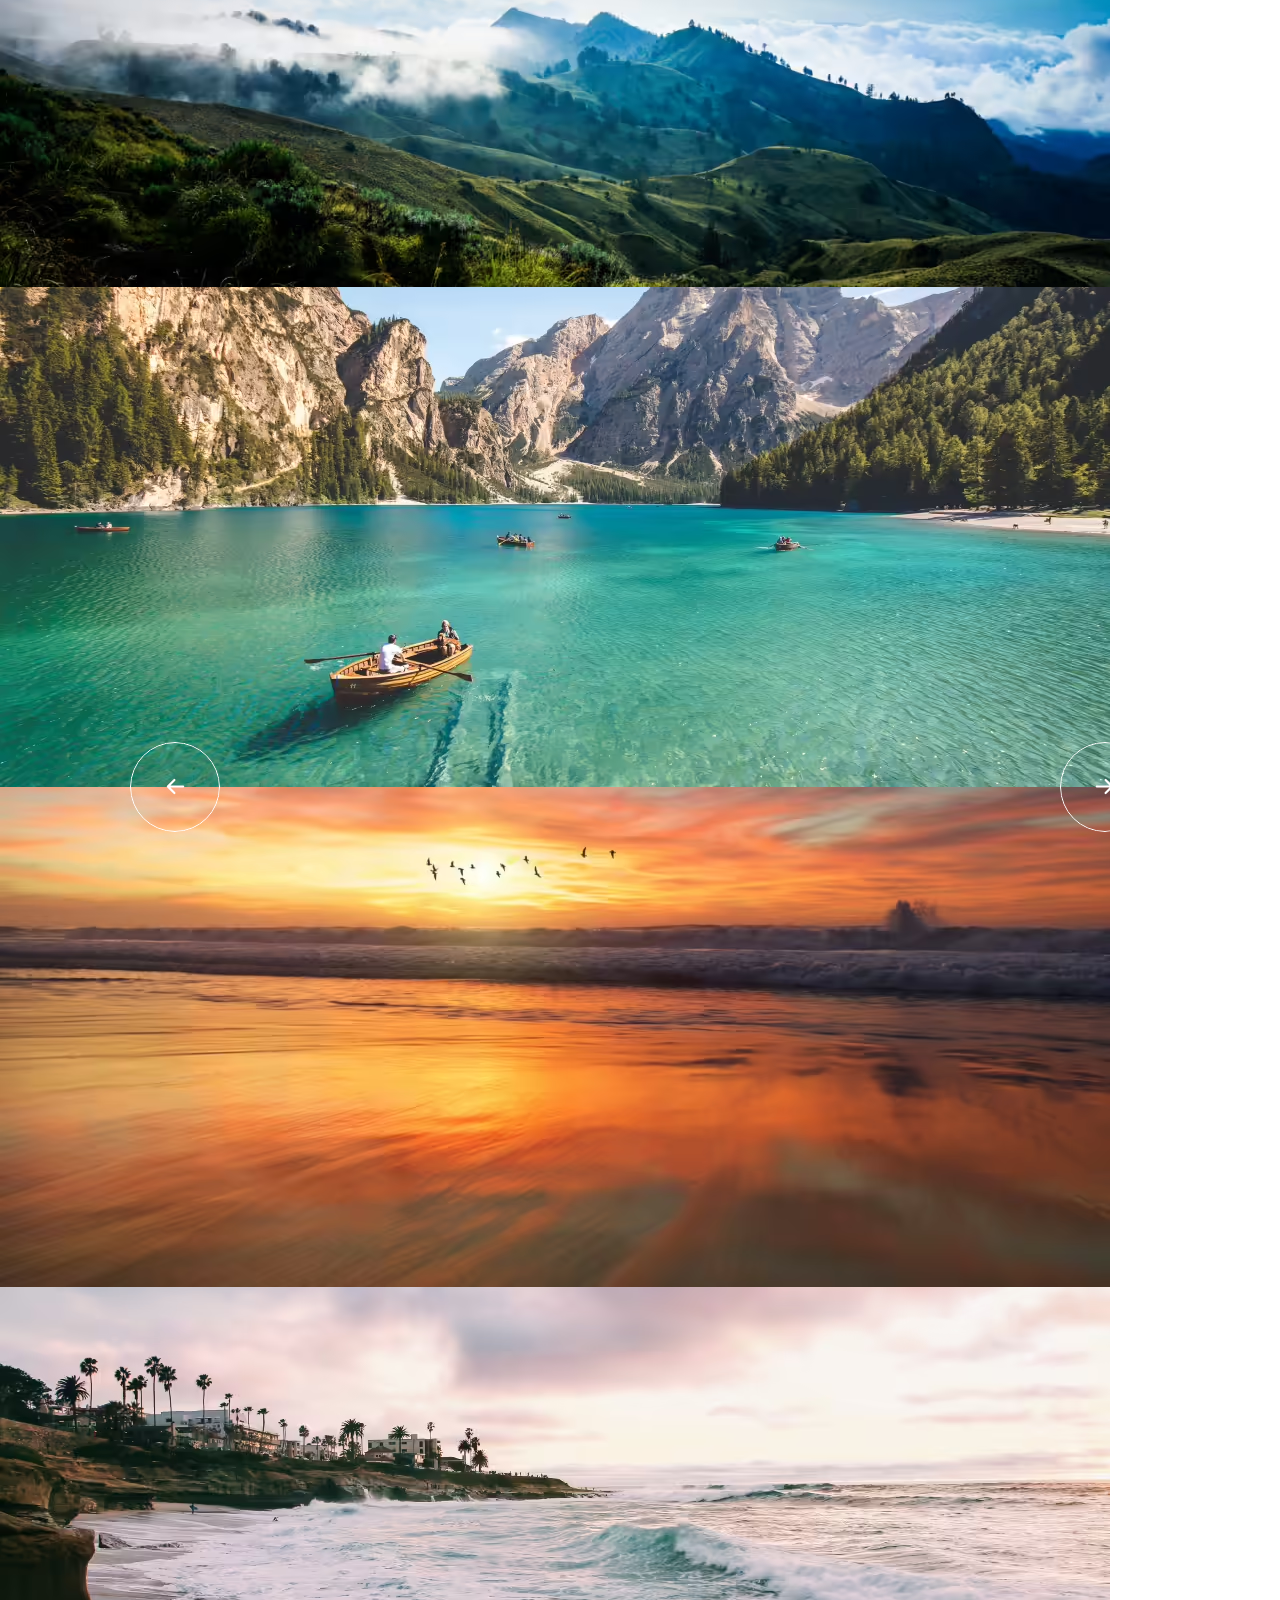
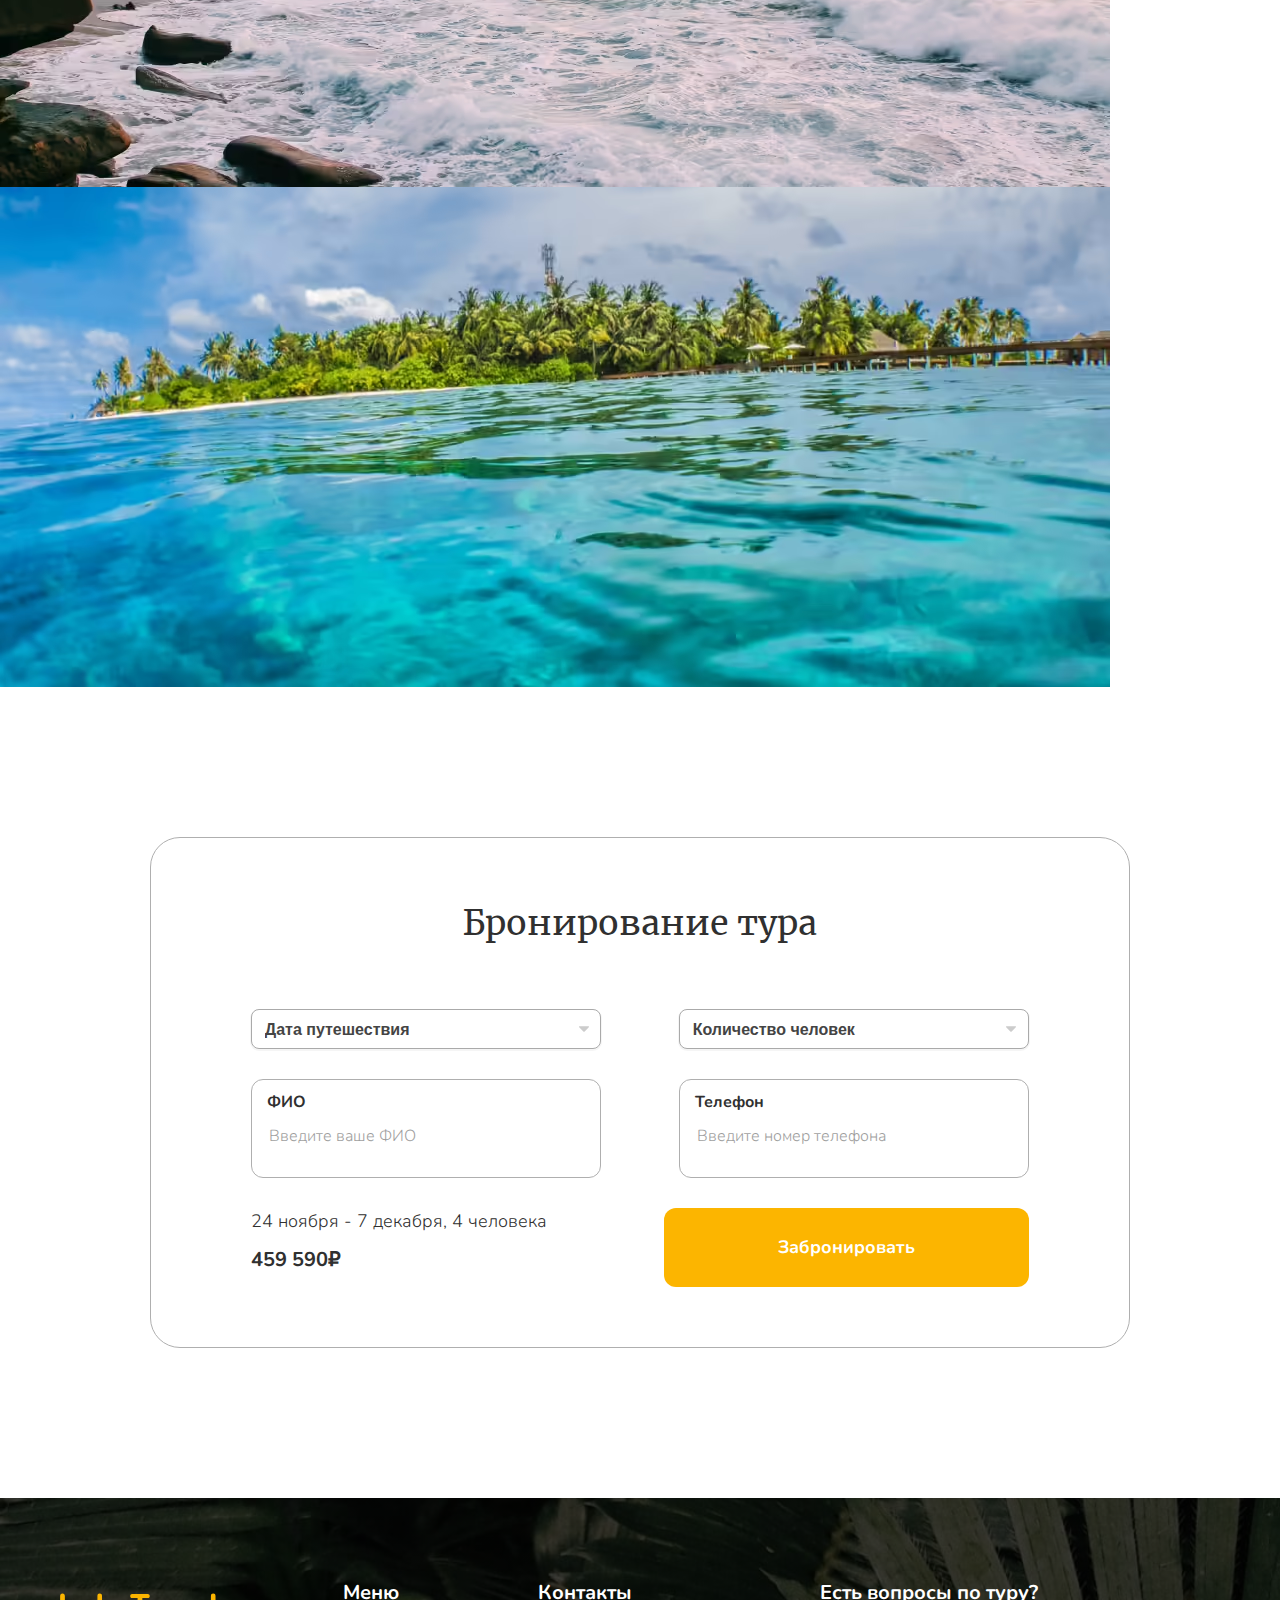
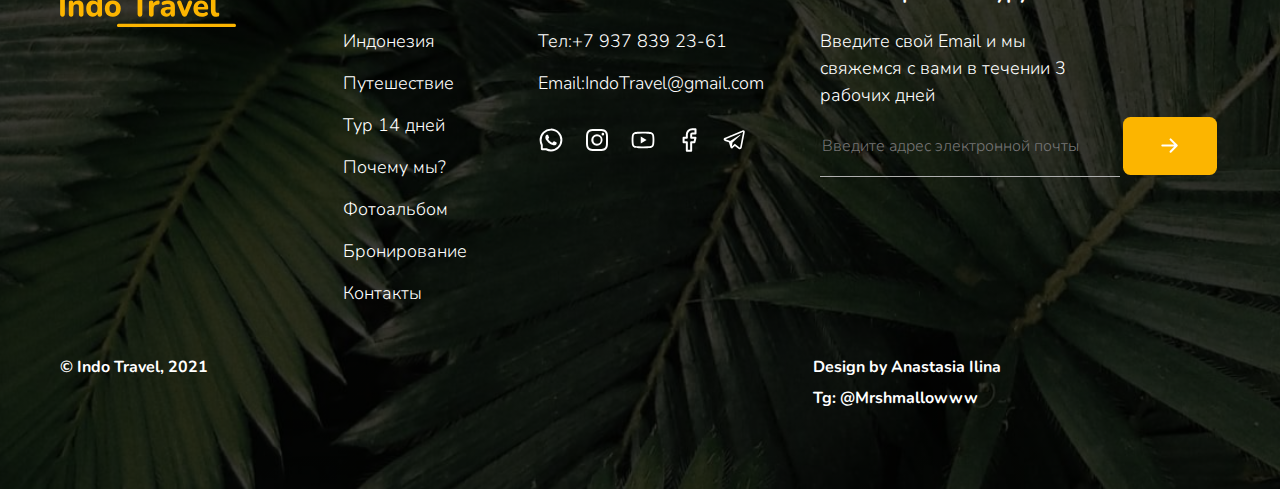
==== commit e98bad24: "feat m3less4 without preloader" ====
--- a/index.html
+++ b/index.html
@@ -11,7 +11,7 @@
   <link rel="icon" type="image/png" href="img/favicon.png">
   <link rel="stylesheet" href="css/index.css">
   <link rel="stylesheet" href="css/timer.css">
-  <script src="js/preloader.js" defer></script>
+  <!-- <script src="js/preloader.js" defer></script> -->
   <script src="js/index.js" type="module"></script>
   <title>Indonesia Indo Travel Group</title>
 </head>
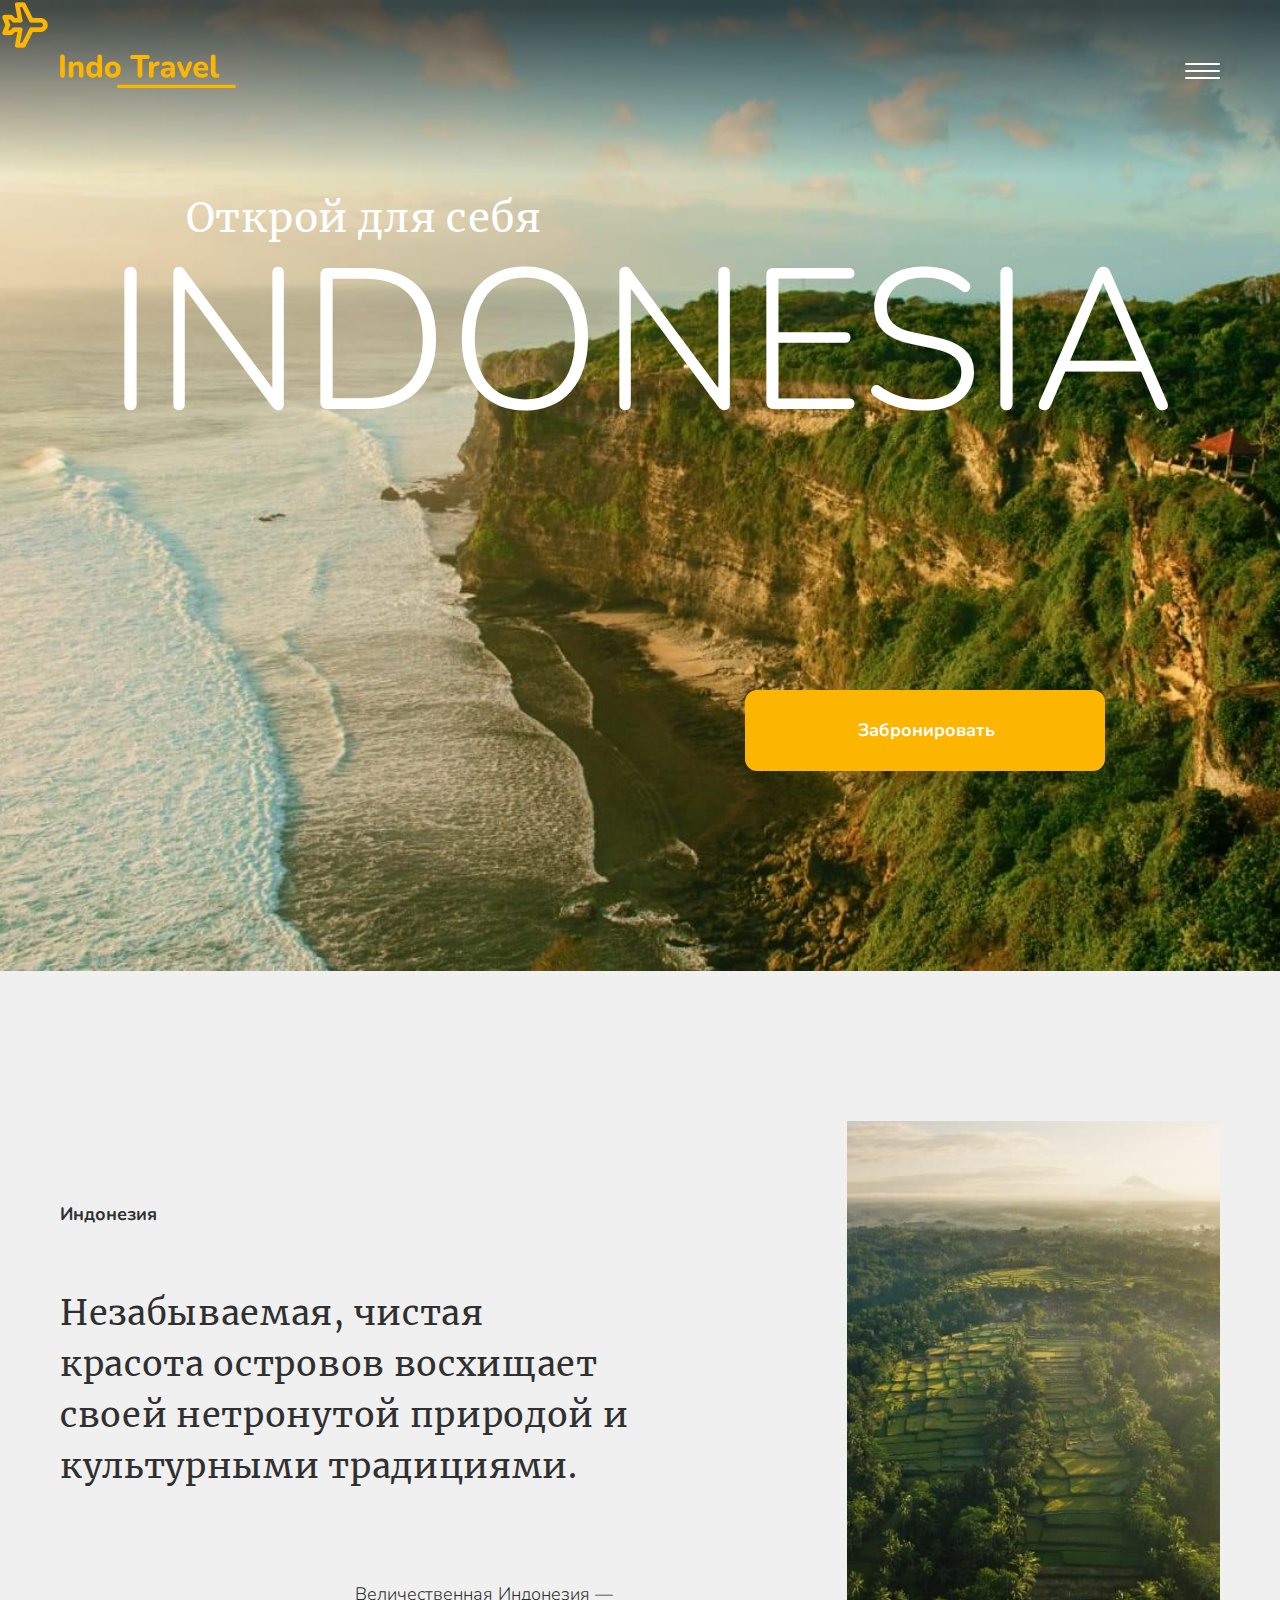
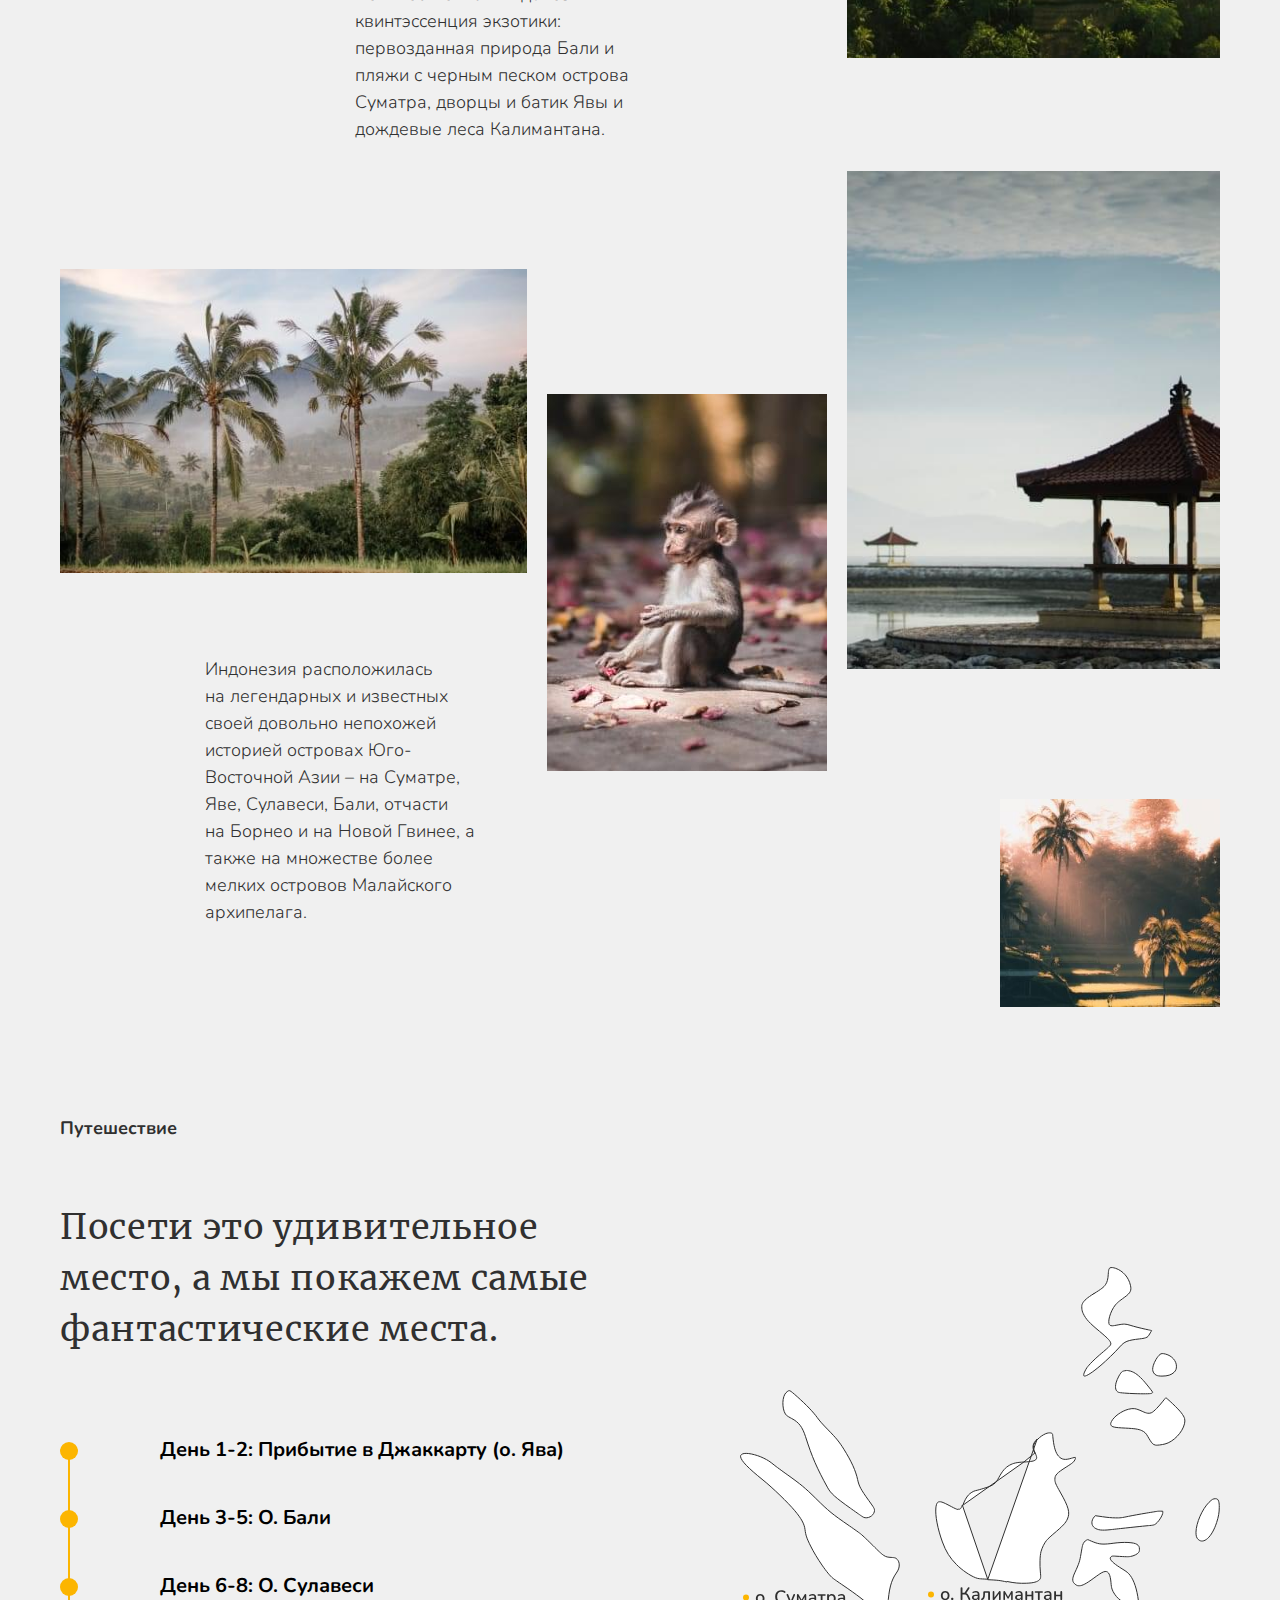
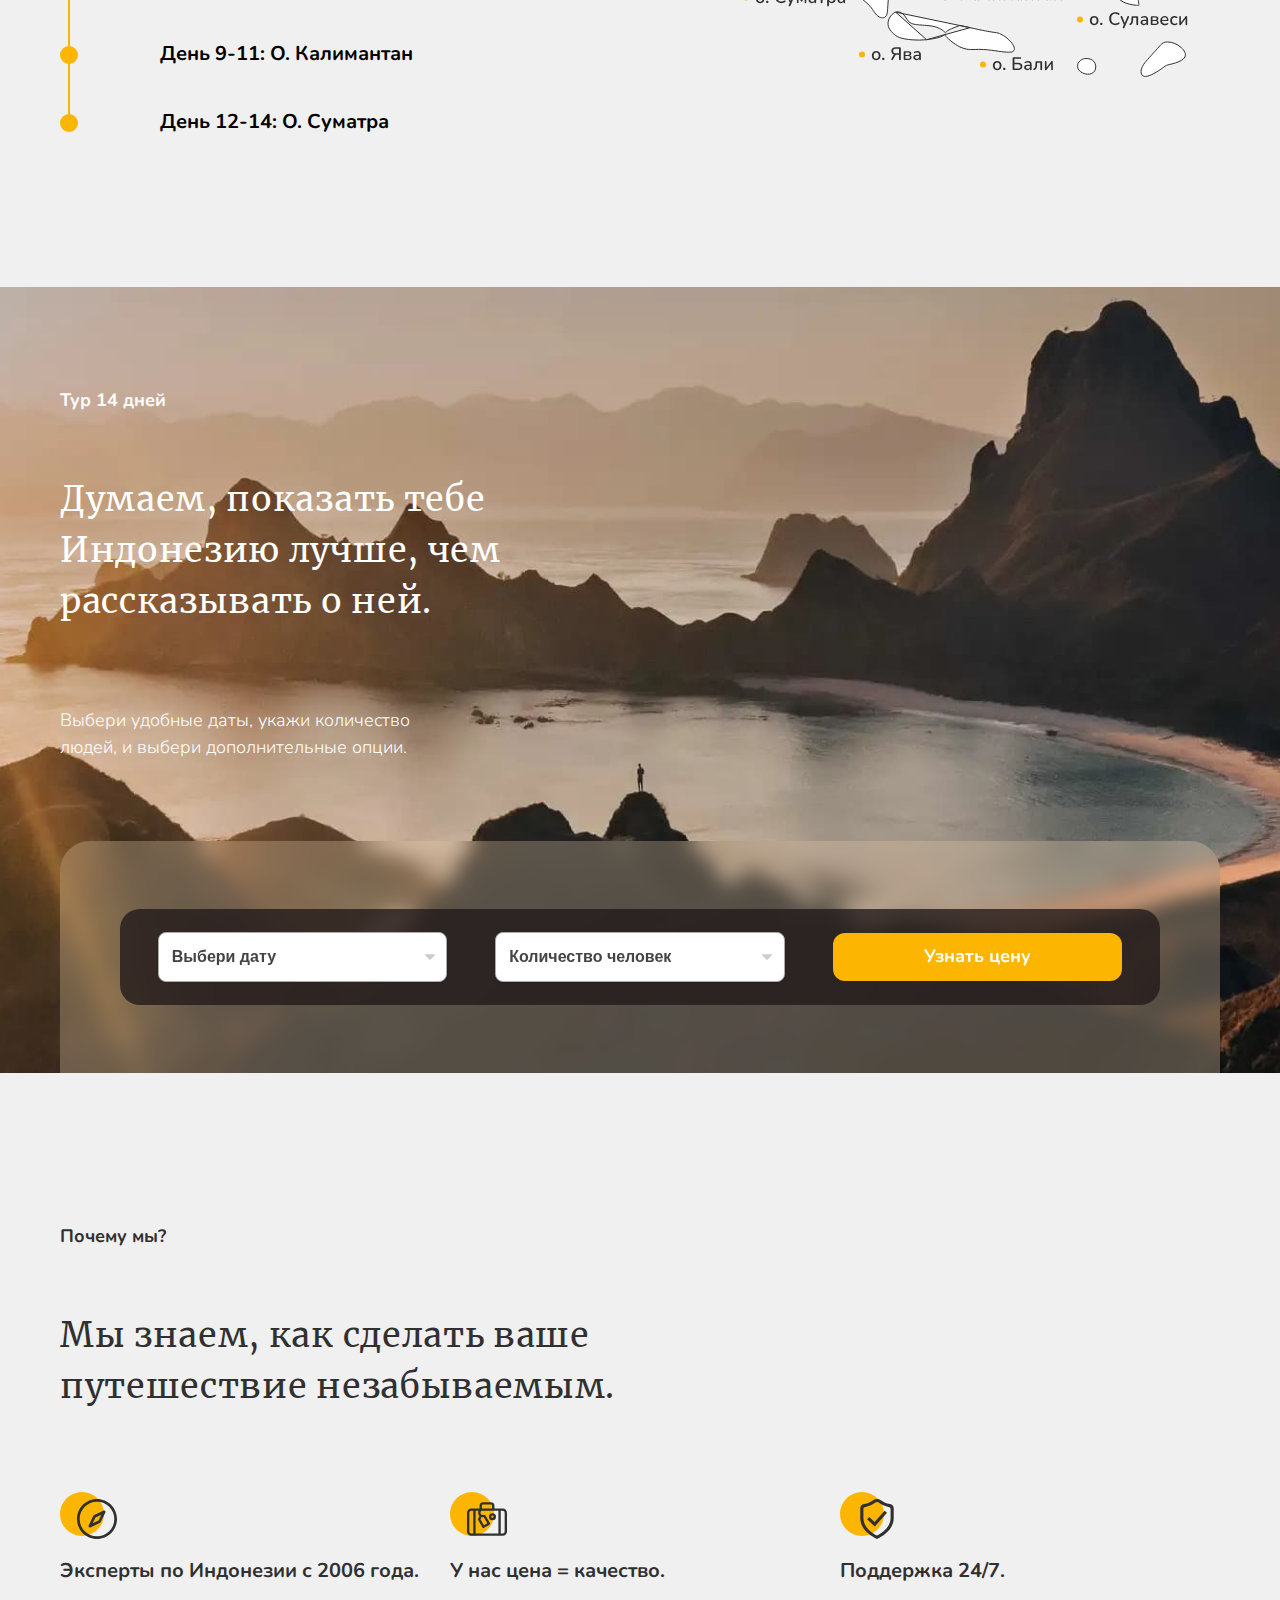
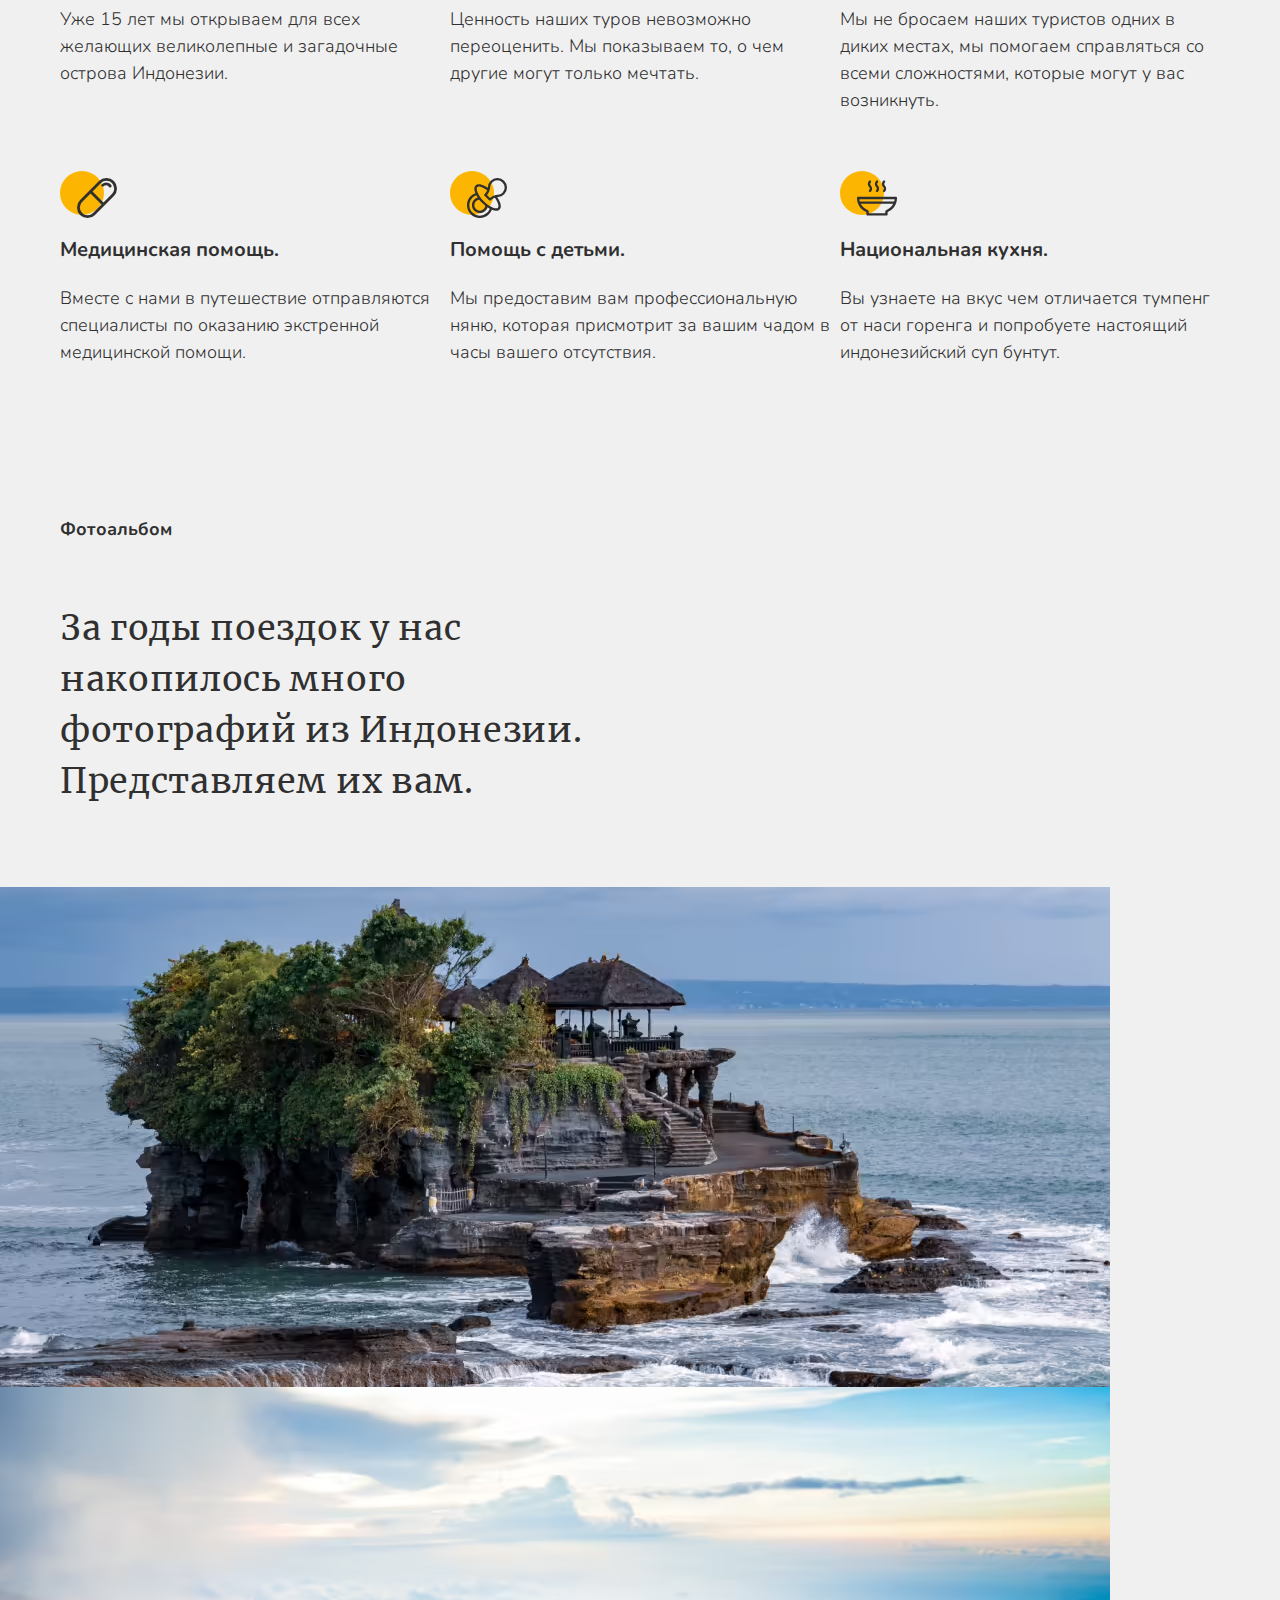
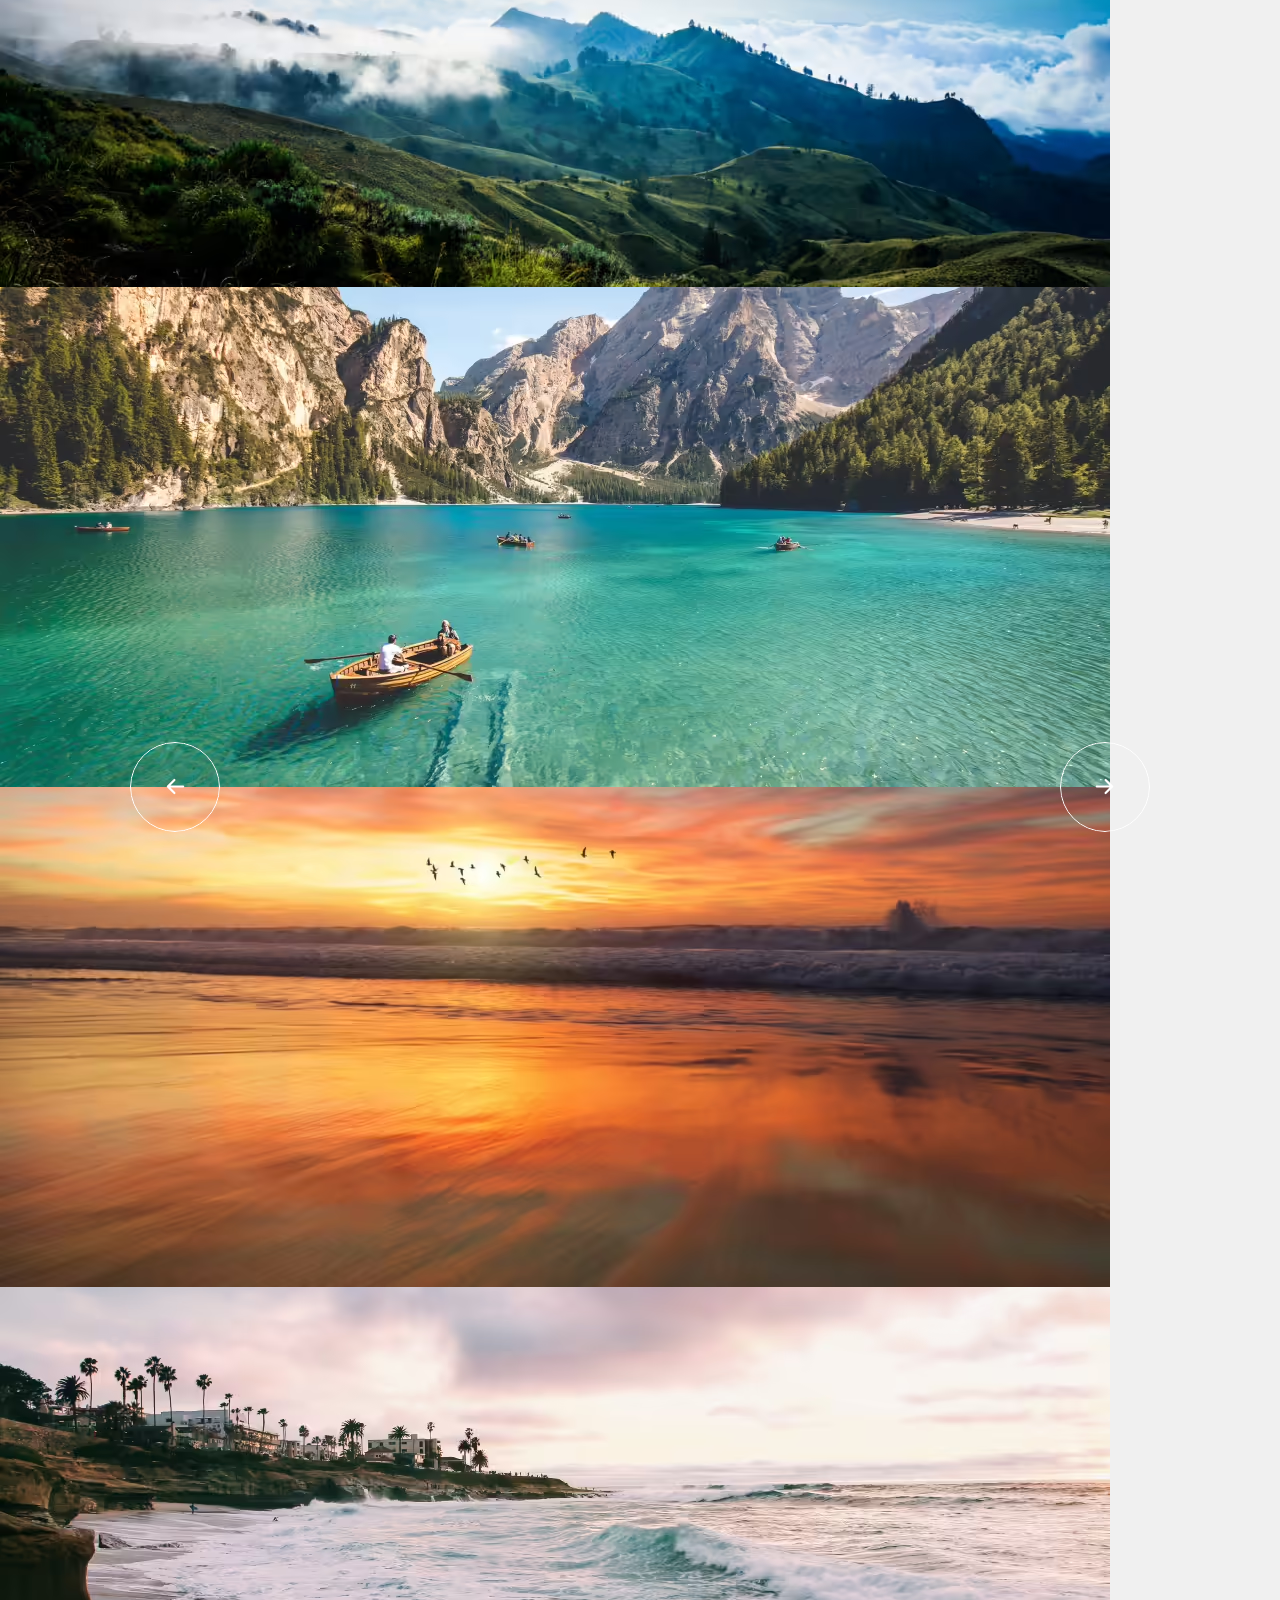
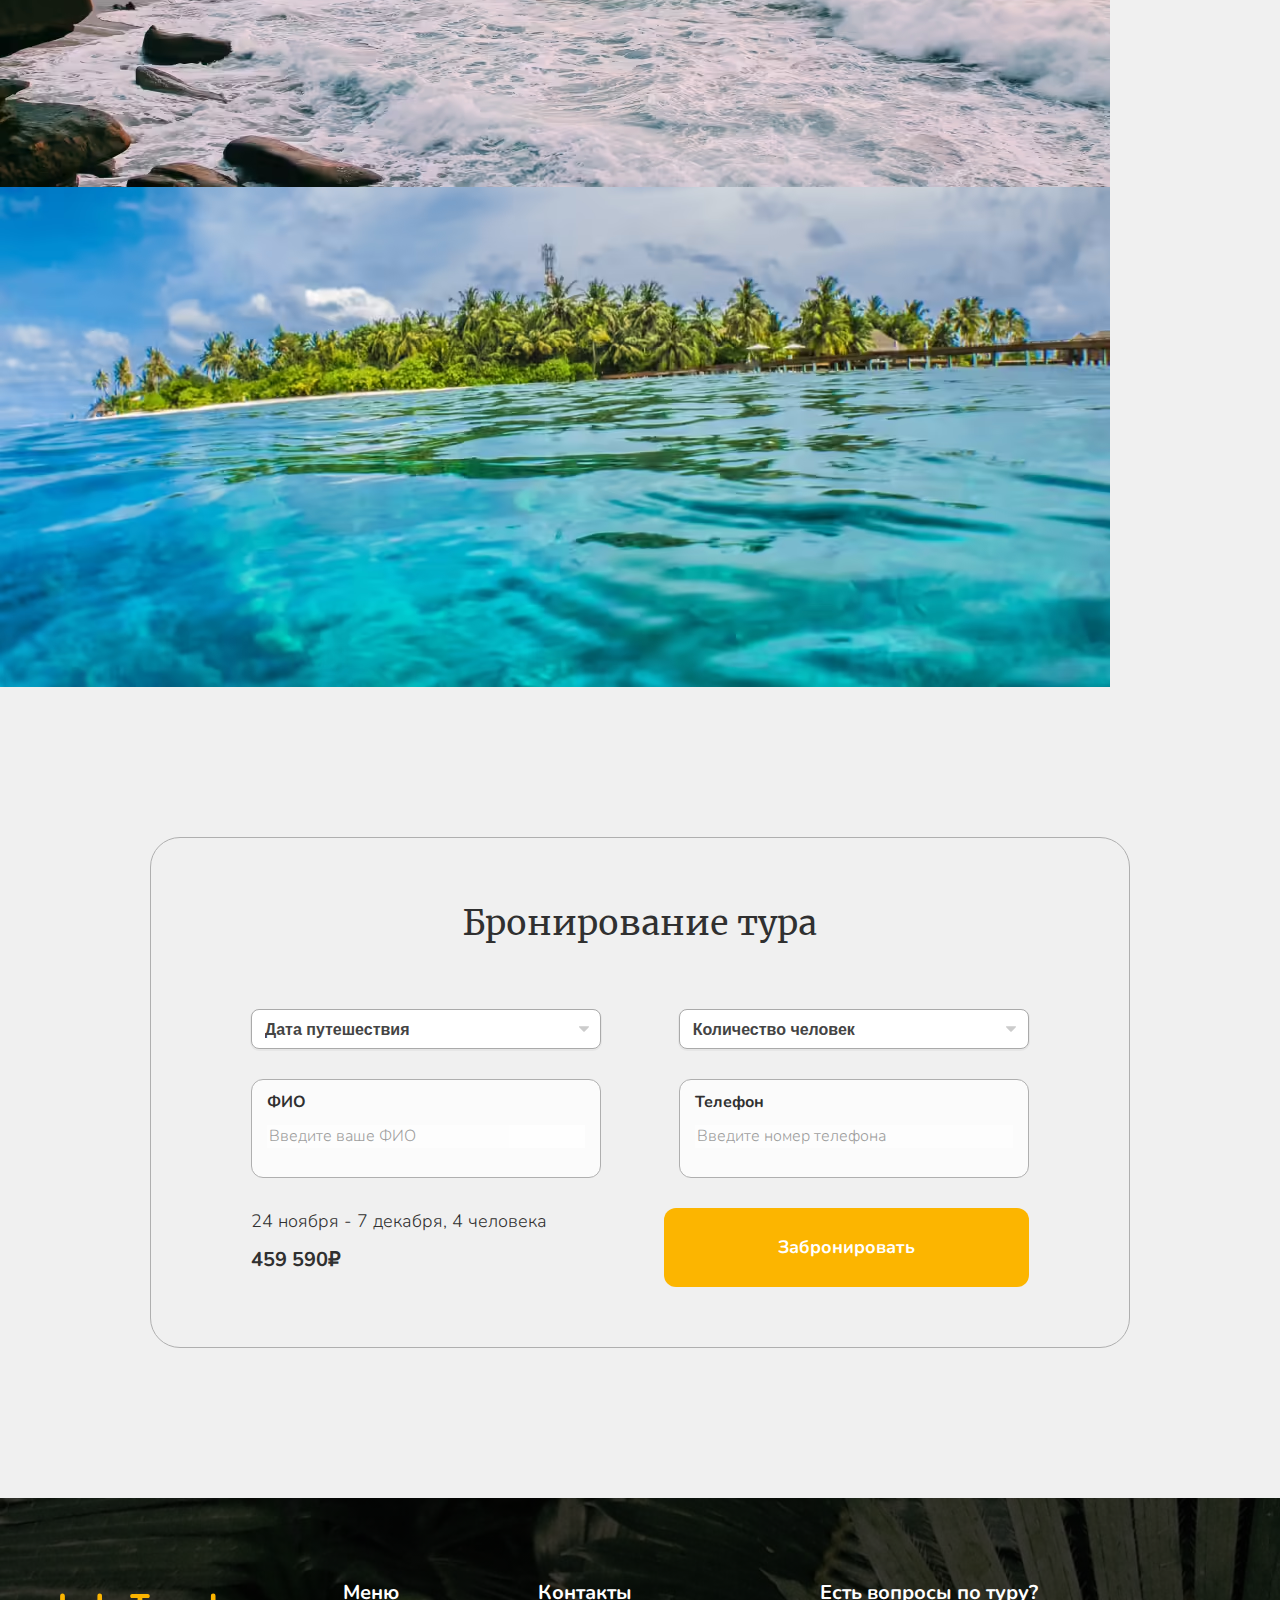
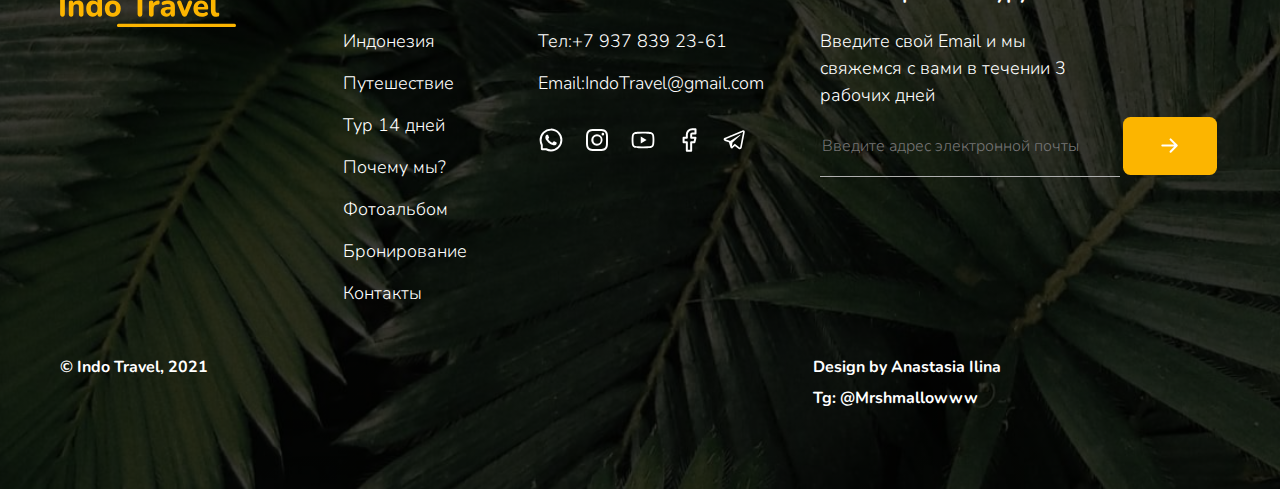
==== commit abe81b87: "feat m3less4 some css fixed scroll and bg" ====
--- a/index.html
+++ b/index.html
@@ -24,13 +24,27 @@
 
       <nav class="header__menu">
         <ul class="header__list">
-          <li class="header__item"><a href="#about" class="header__link">Индонезия</a></li>
-          <li class="header__item"><a href="#travel" class="header__link">Путешествие</a></li>
-          <li class="header__item"><a href="#tour" class="header__link">Тур 14 дней</a></li>
-          <li class="header__item"><a href="#why" class="header__link">Почему мы?</a></li>
-          <li class="header__item"><a href="#album" class="header__link">Фотоальбом</a></li>
-          <li class="header__item"><a href="#reservation" class="header__link">Бронирование</a></li>
-          <li class="header__item"><a href="#contacts" class="header__link">Контакты</a></li>
+          <li class="header__item">
+            <a href="#about" class="header__link">Индонезия</a>
+          </li>
+          <li class="header__item">
+            <a href="#travel" class="header__link">Путешествие</a>
+          </li>
+          <li class="header__item">
+            <a href="#tour" class="header__link">Тур 14 дней</a>
+          </li>
+          <li class="header__item">
+            <a href="#why" class="header__link">Почему мы?</a>
+          </li>
+          <li class="header__item">
+            <a href="#album" class="header__link">Фотоальбом</a>
+          </li>
+          <li class="header__item">
+            <a href="#reservation" class="header__link">Бронирование</a>
+          </li>
+          <li class="header__item">
+            <a href="#contacts" class="header__link">Контакты</a>
+          </li>
         </ul>
       </nav>
     </div>
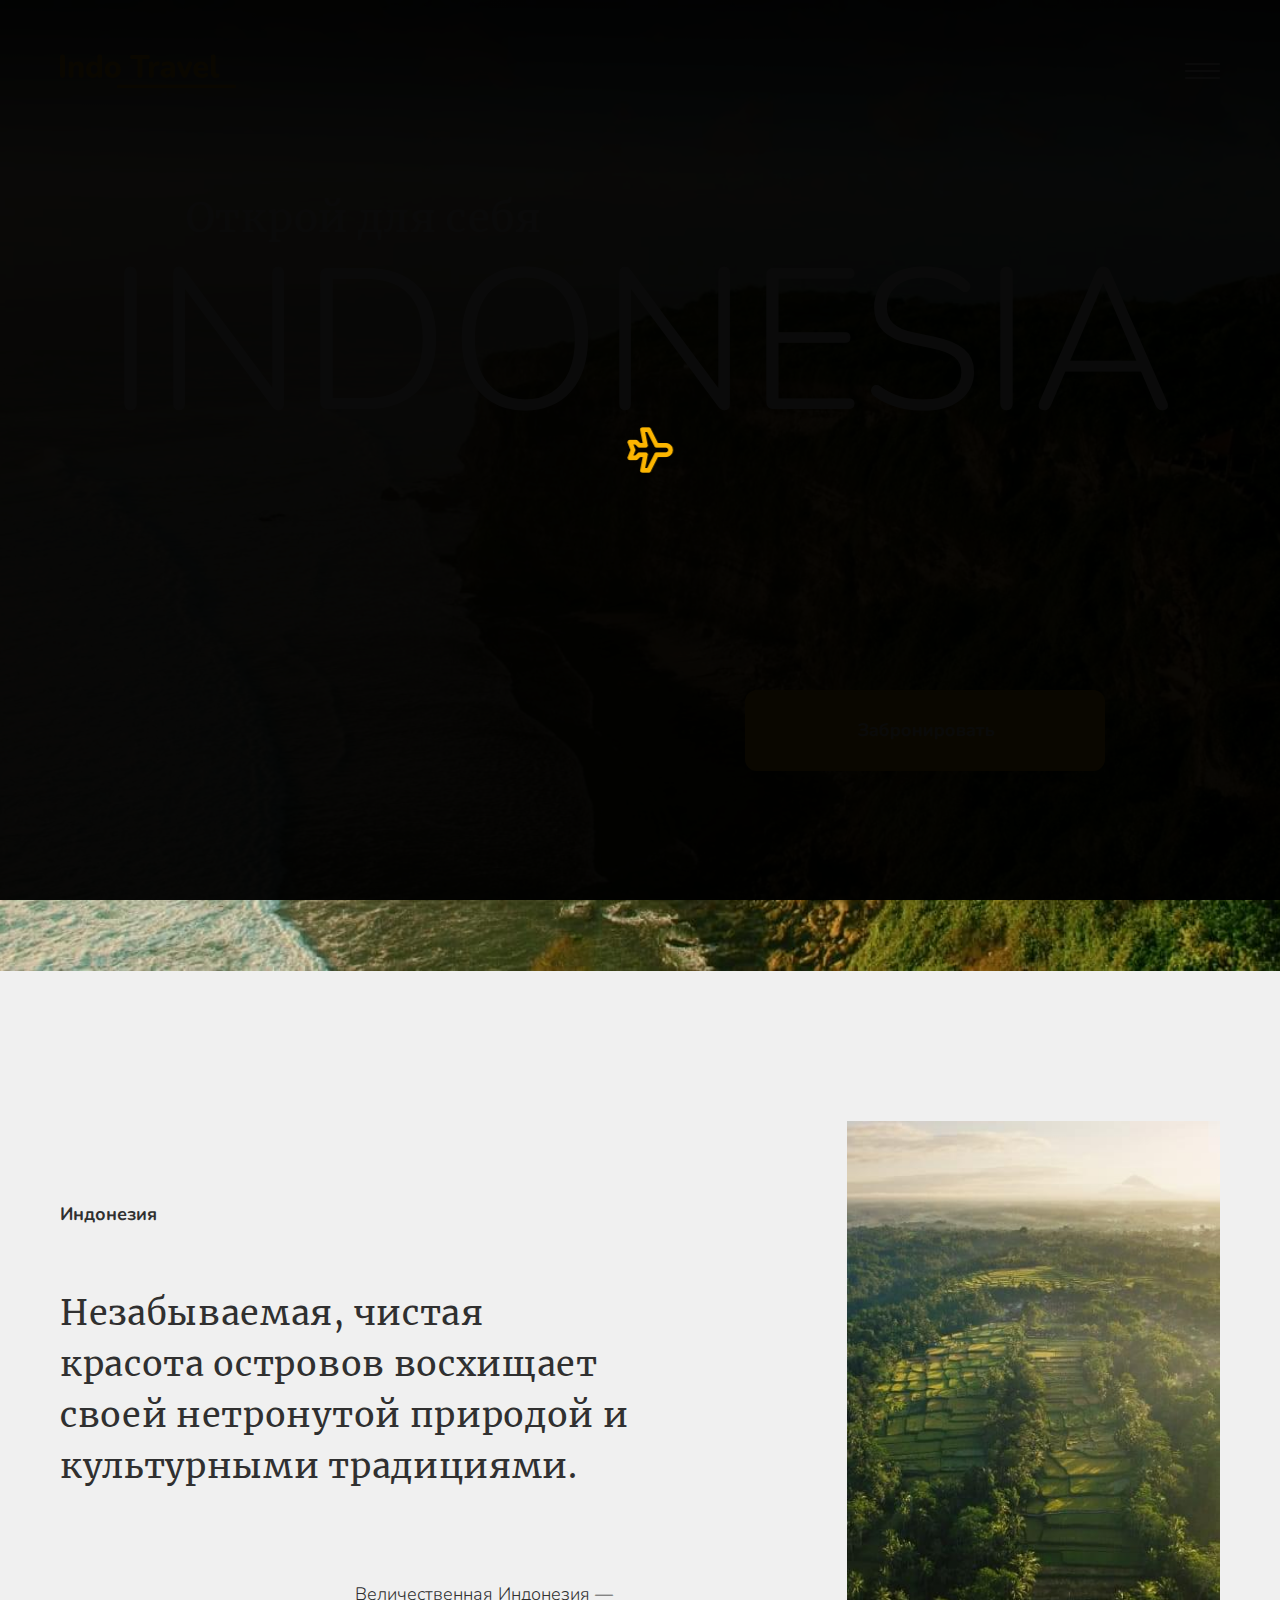
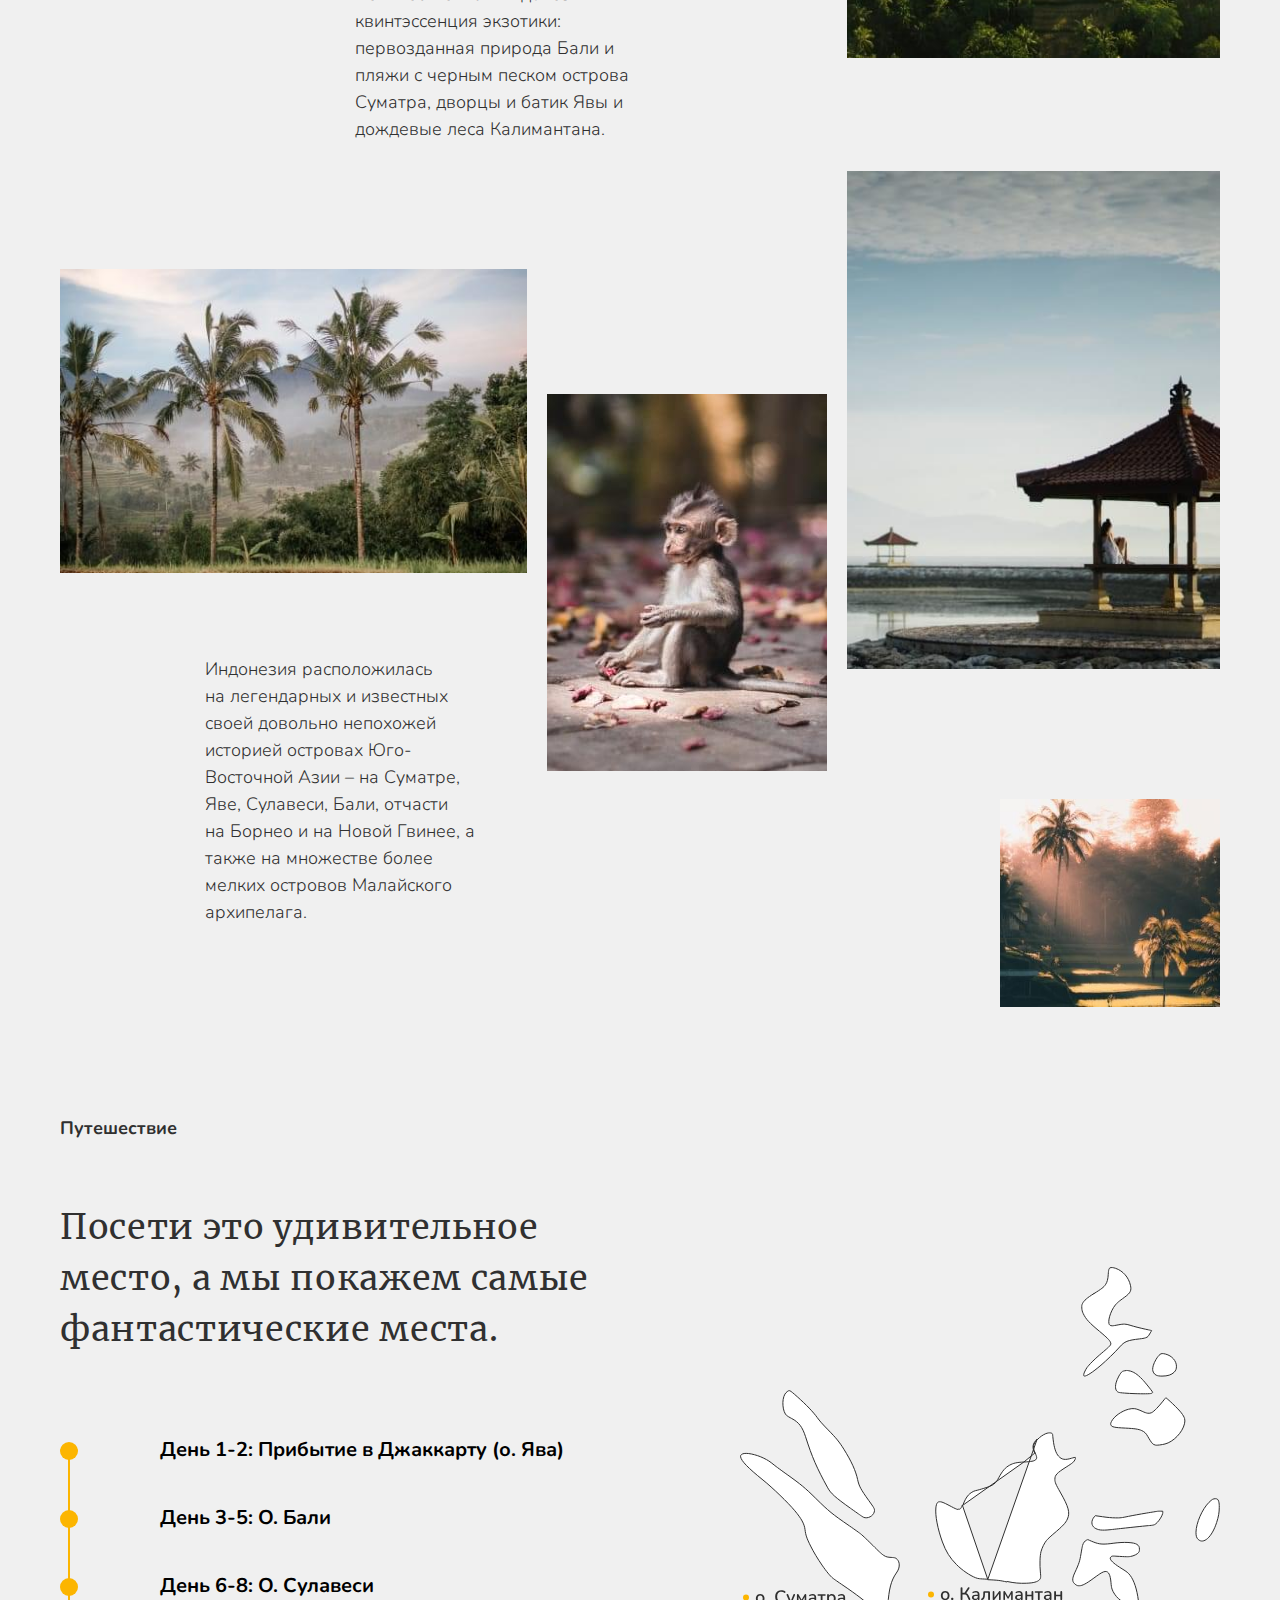
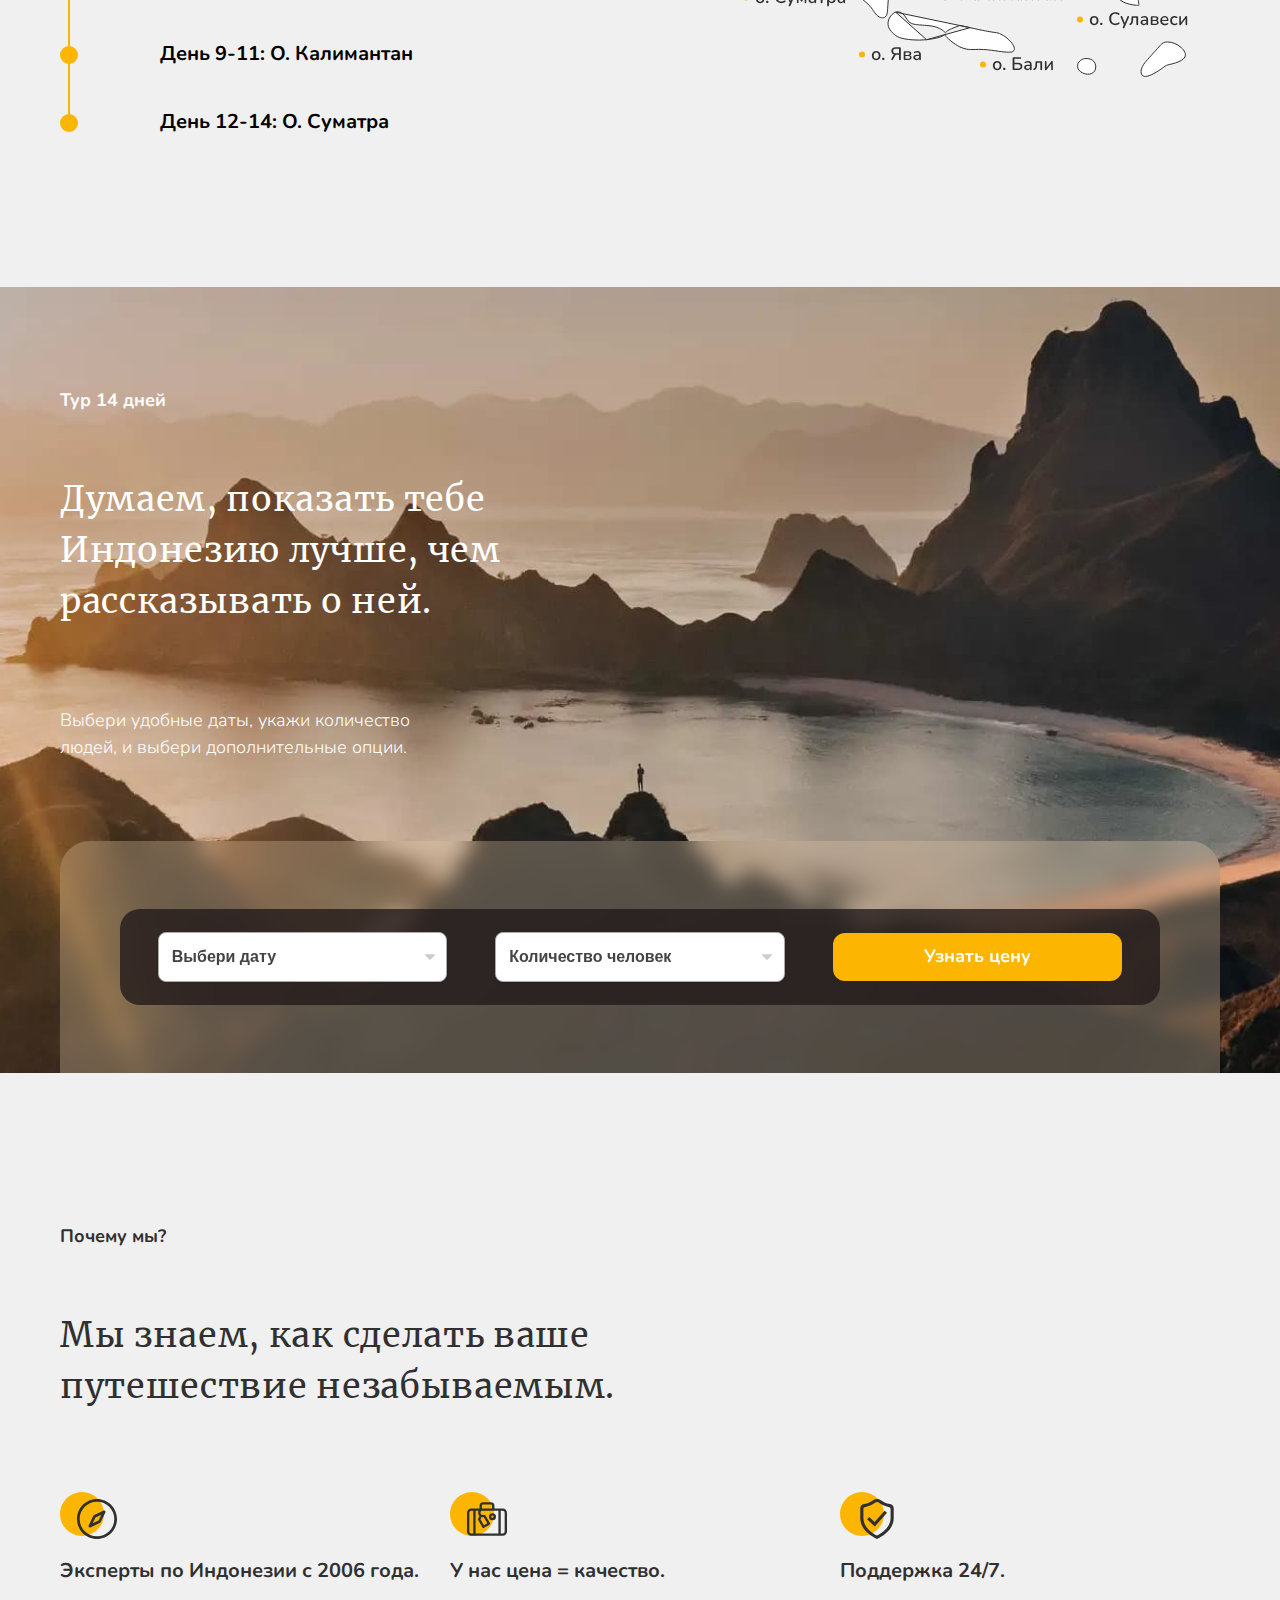
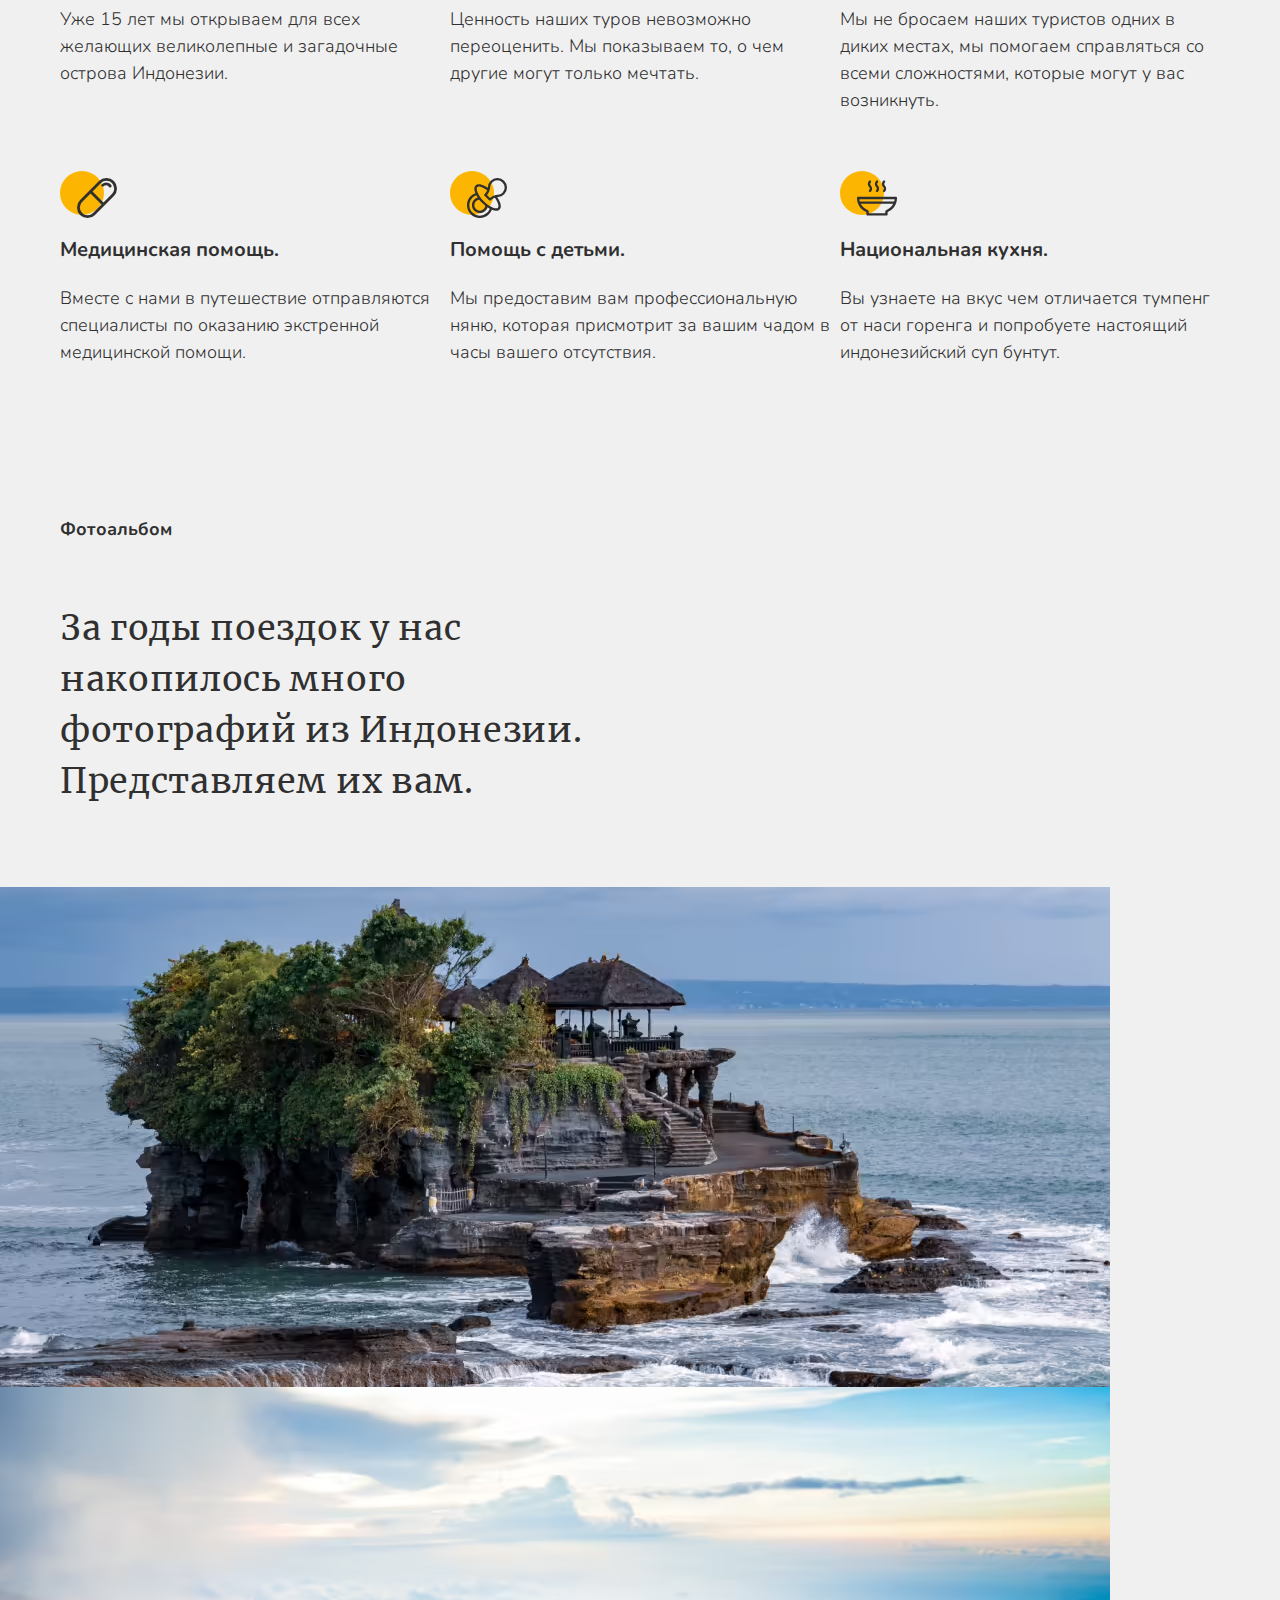
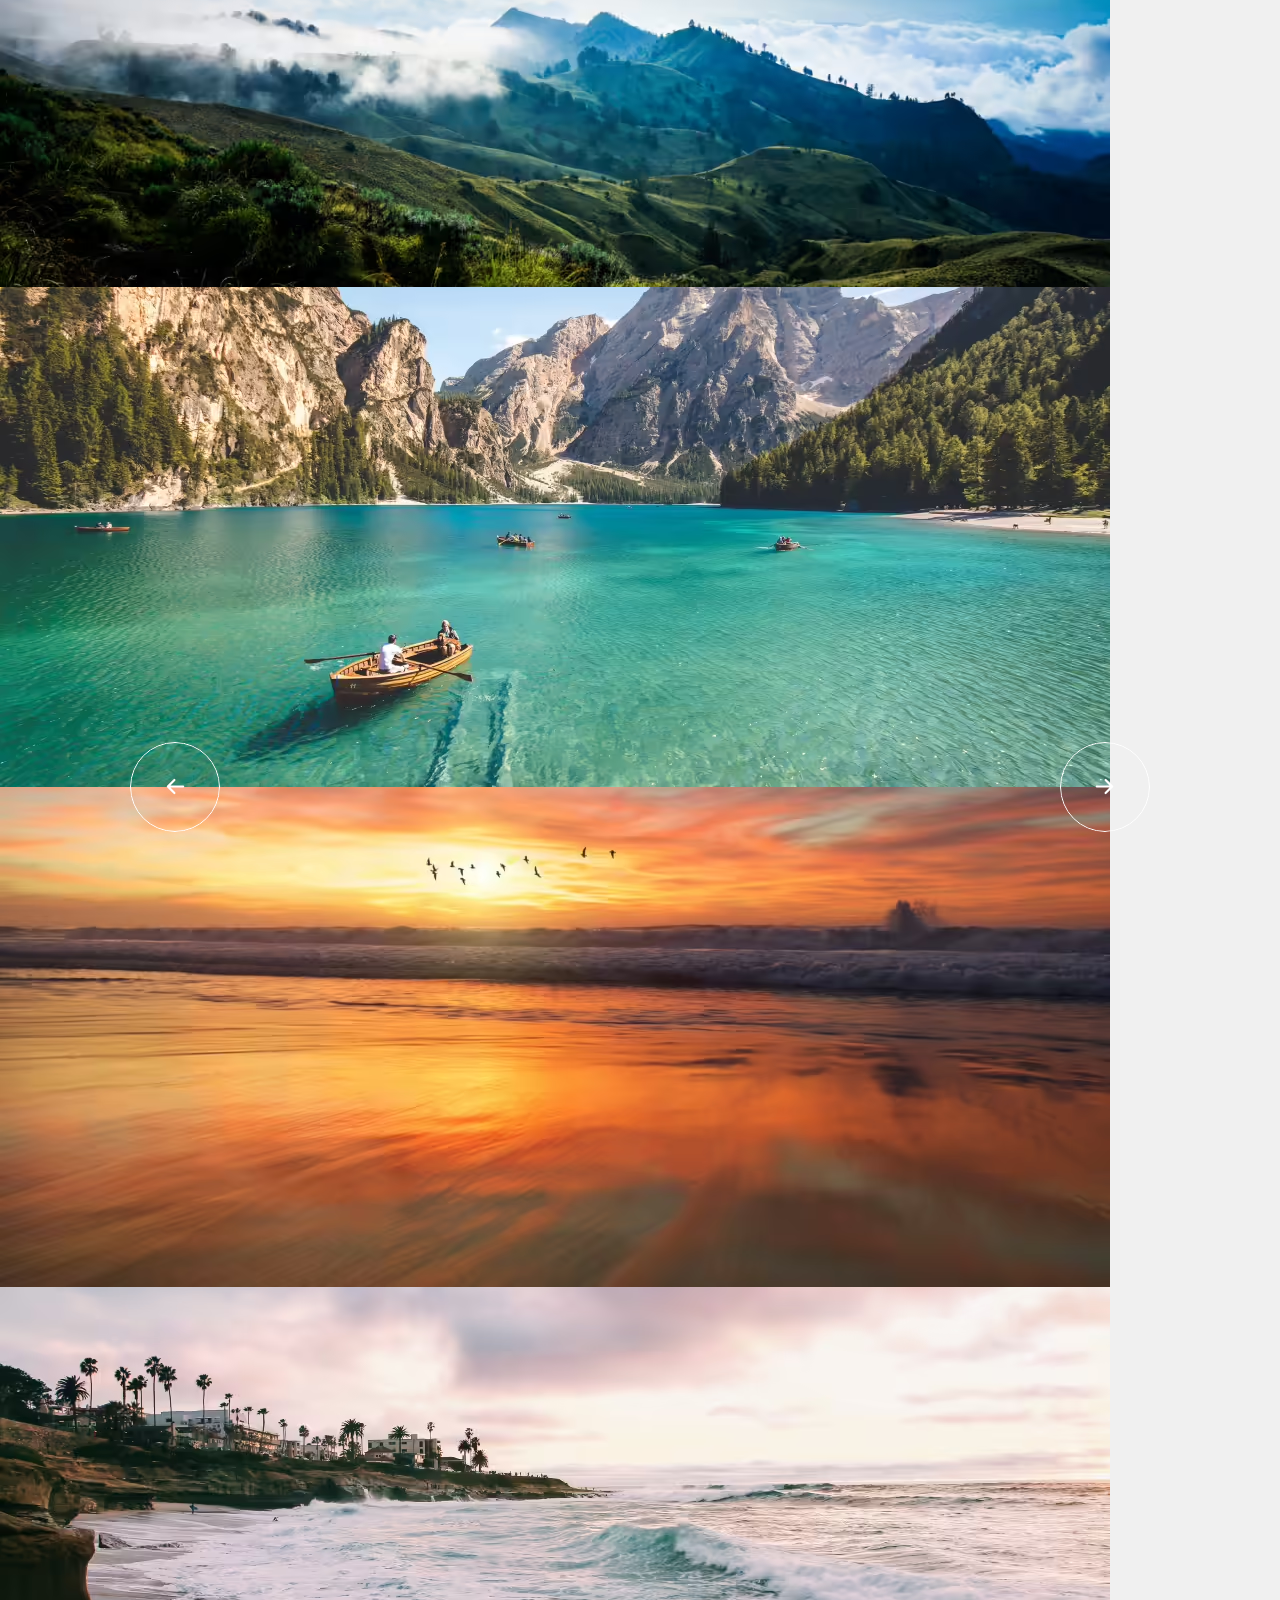
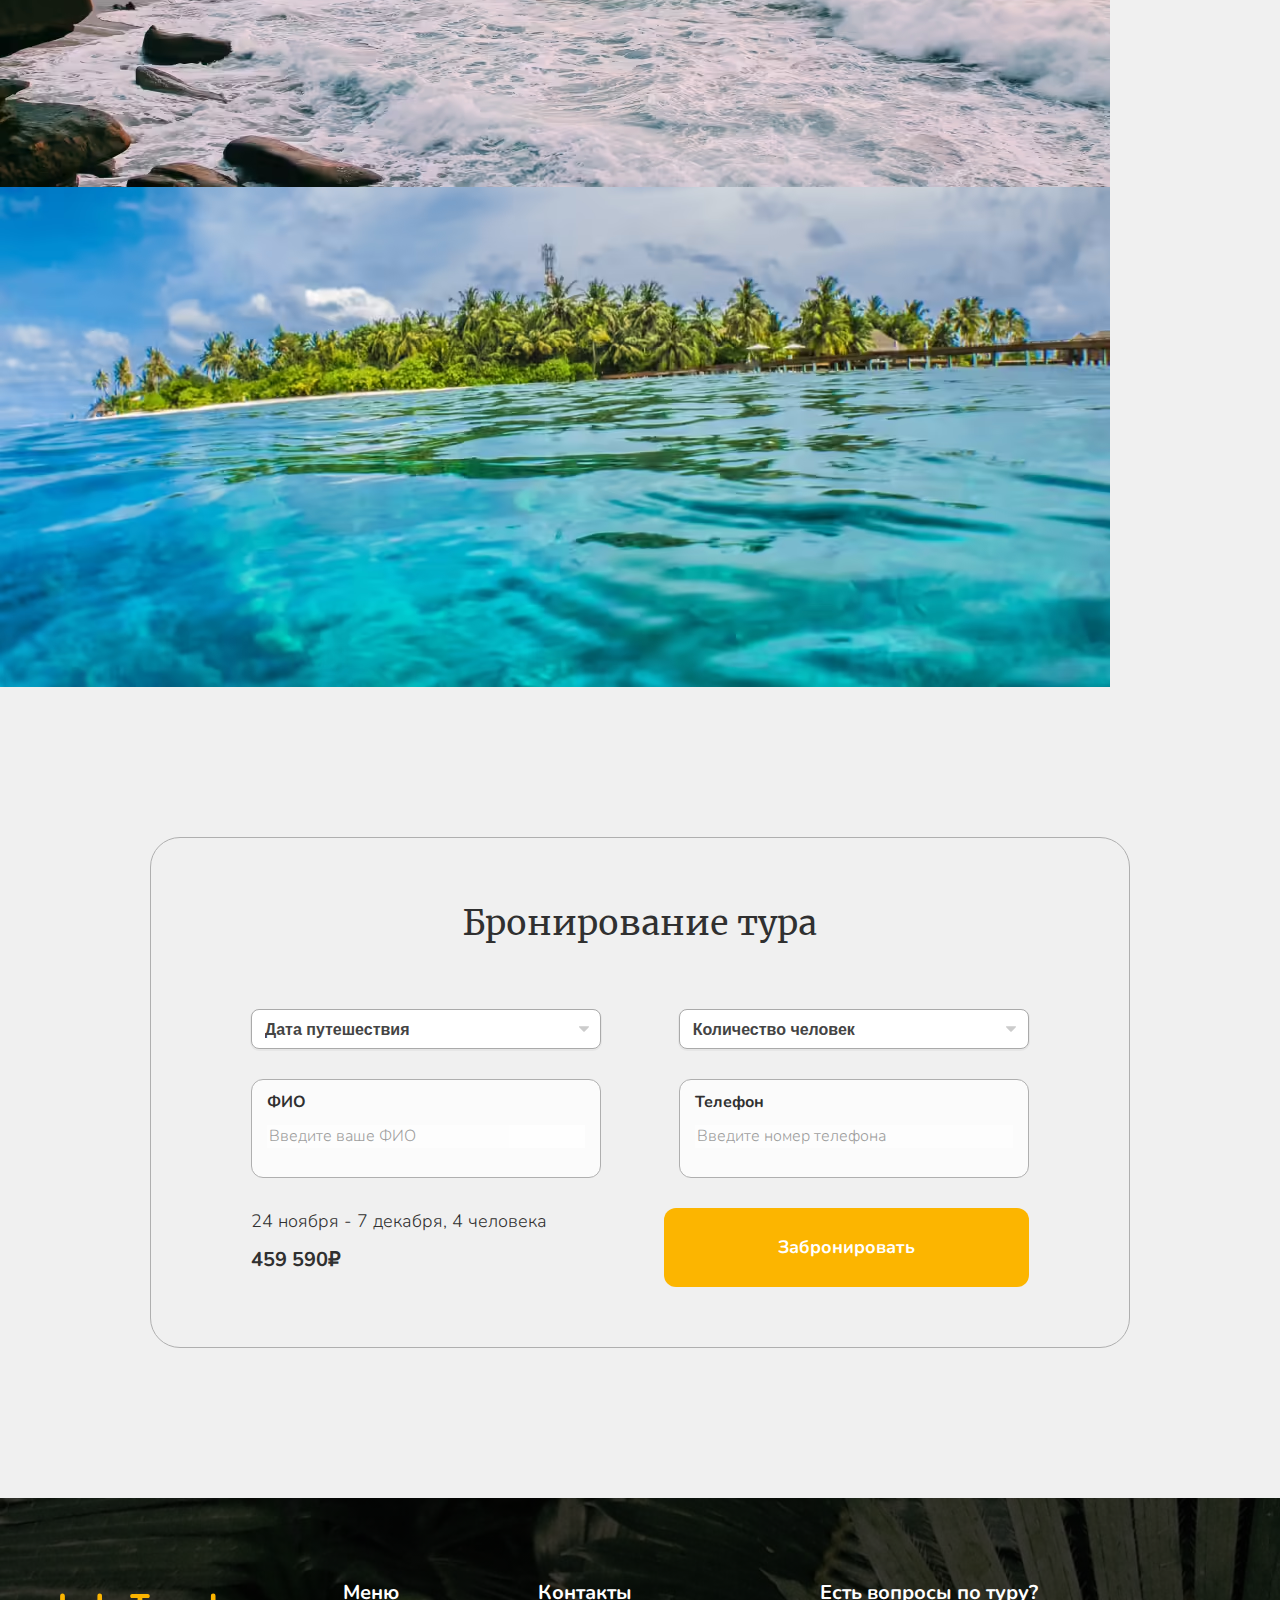
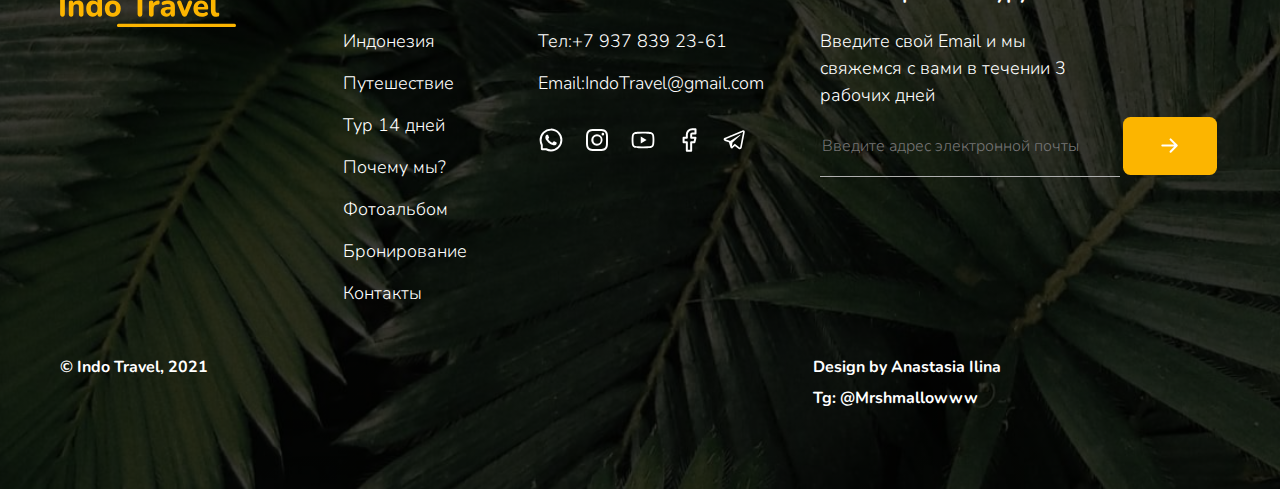
==== commit 326ef5c2: "feat m3less4 preloader fly" ====
--- a/index.html
+++ b/index.html
@@ -11,7 +11,7 @@
   <link rel="icon" type="image/png" href="img/favicon.png">
   <link rel="stylesheet" href="css/index.css">
   <link rel="stylesheet" href="css/timer.css">
-  <!-- <script src="js/preloader.js" defer></script> -->
+  <script src="js/preloader.js" defer></script>
   <script src="js/index.js" type="module"></script>
   <title>Indonesia Indo Travel Group</title>
 </head>
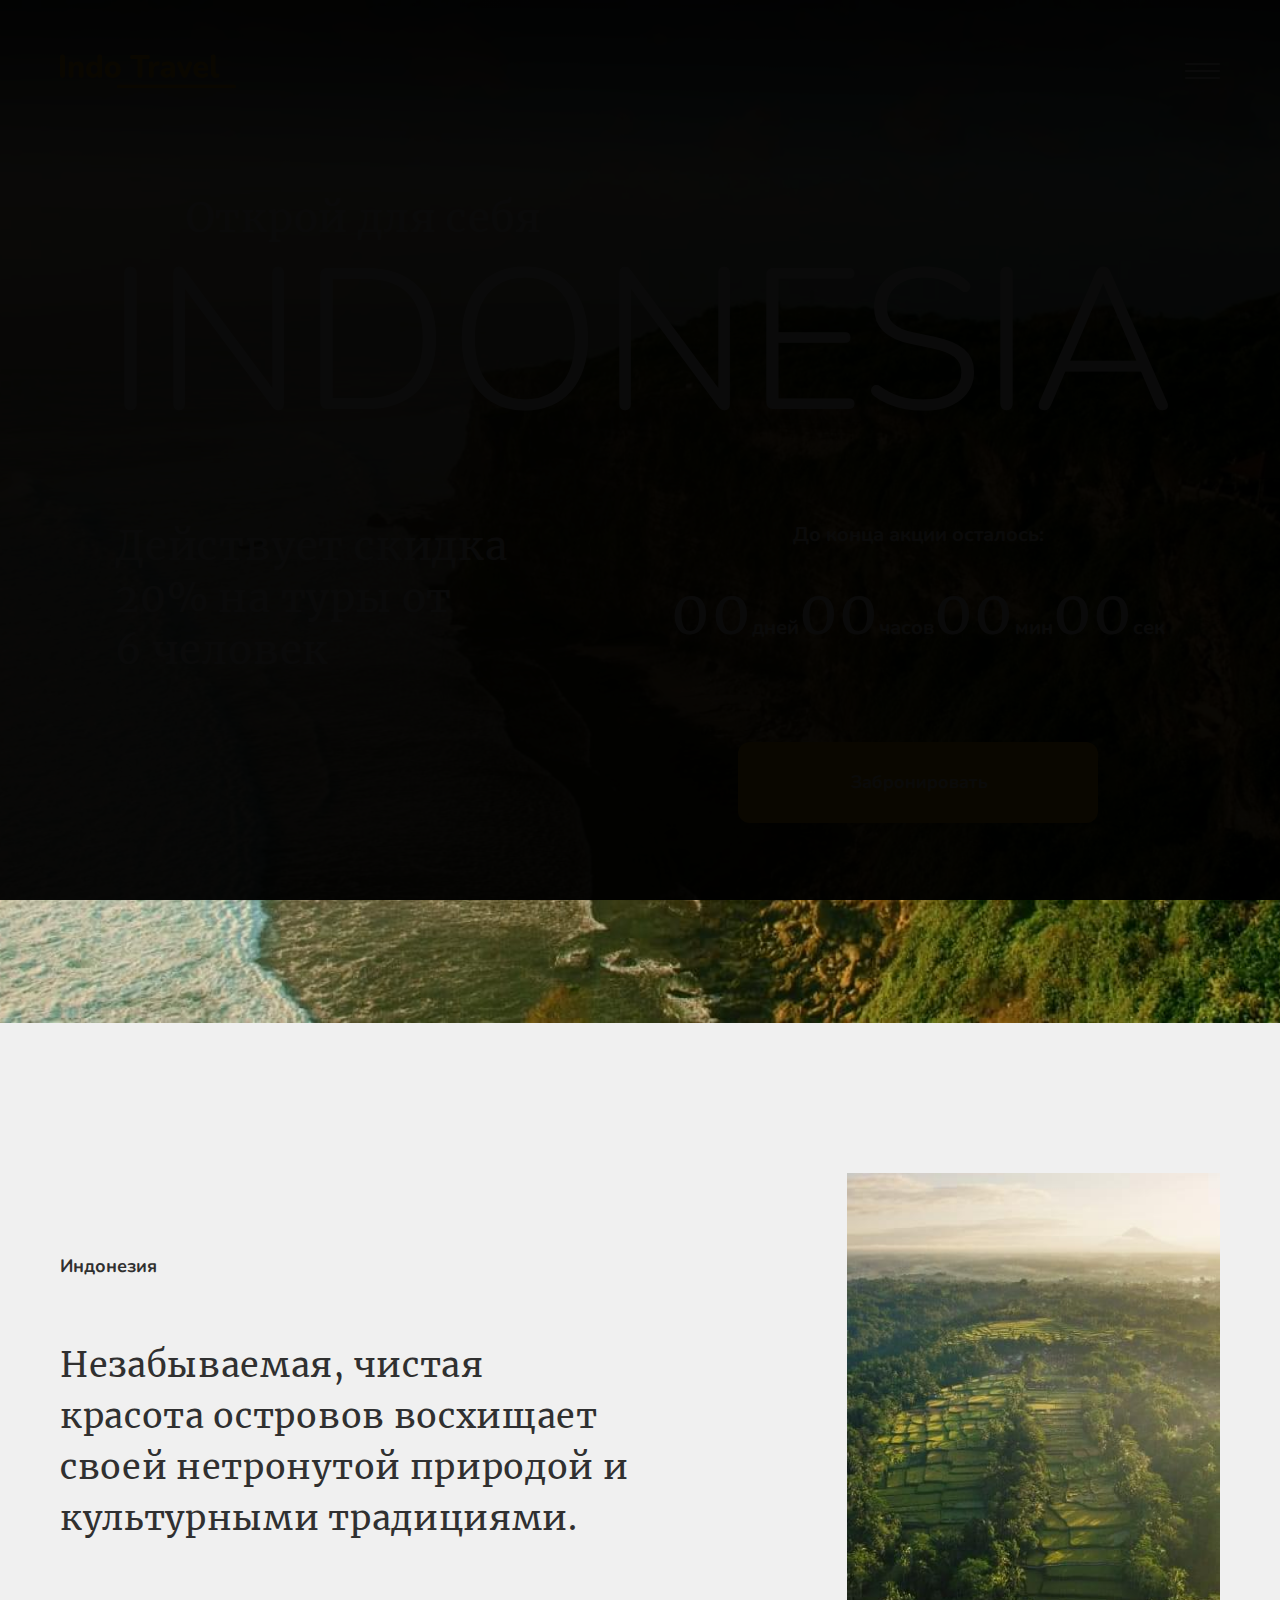
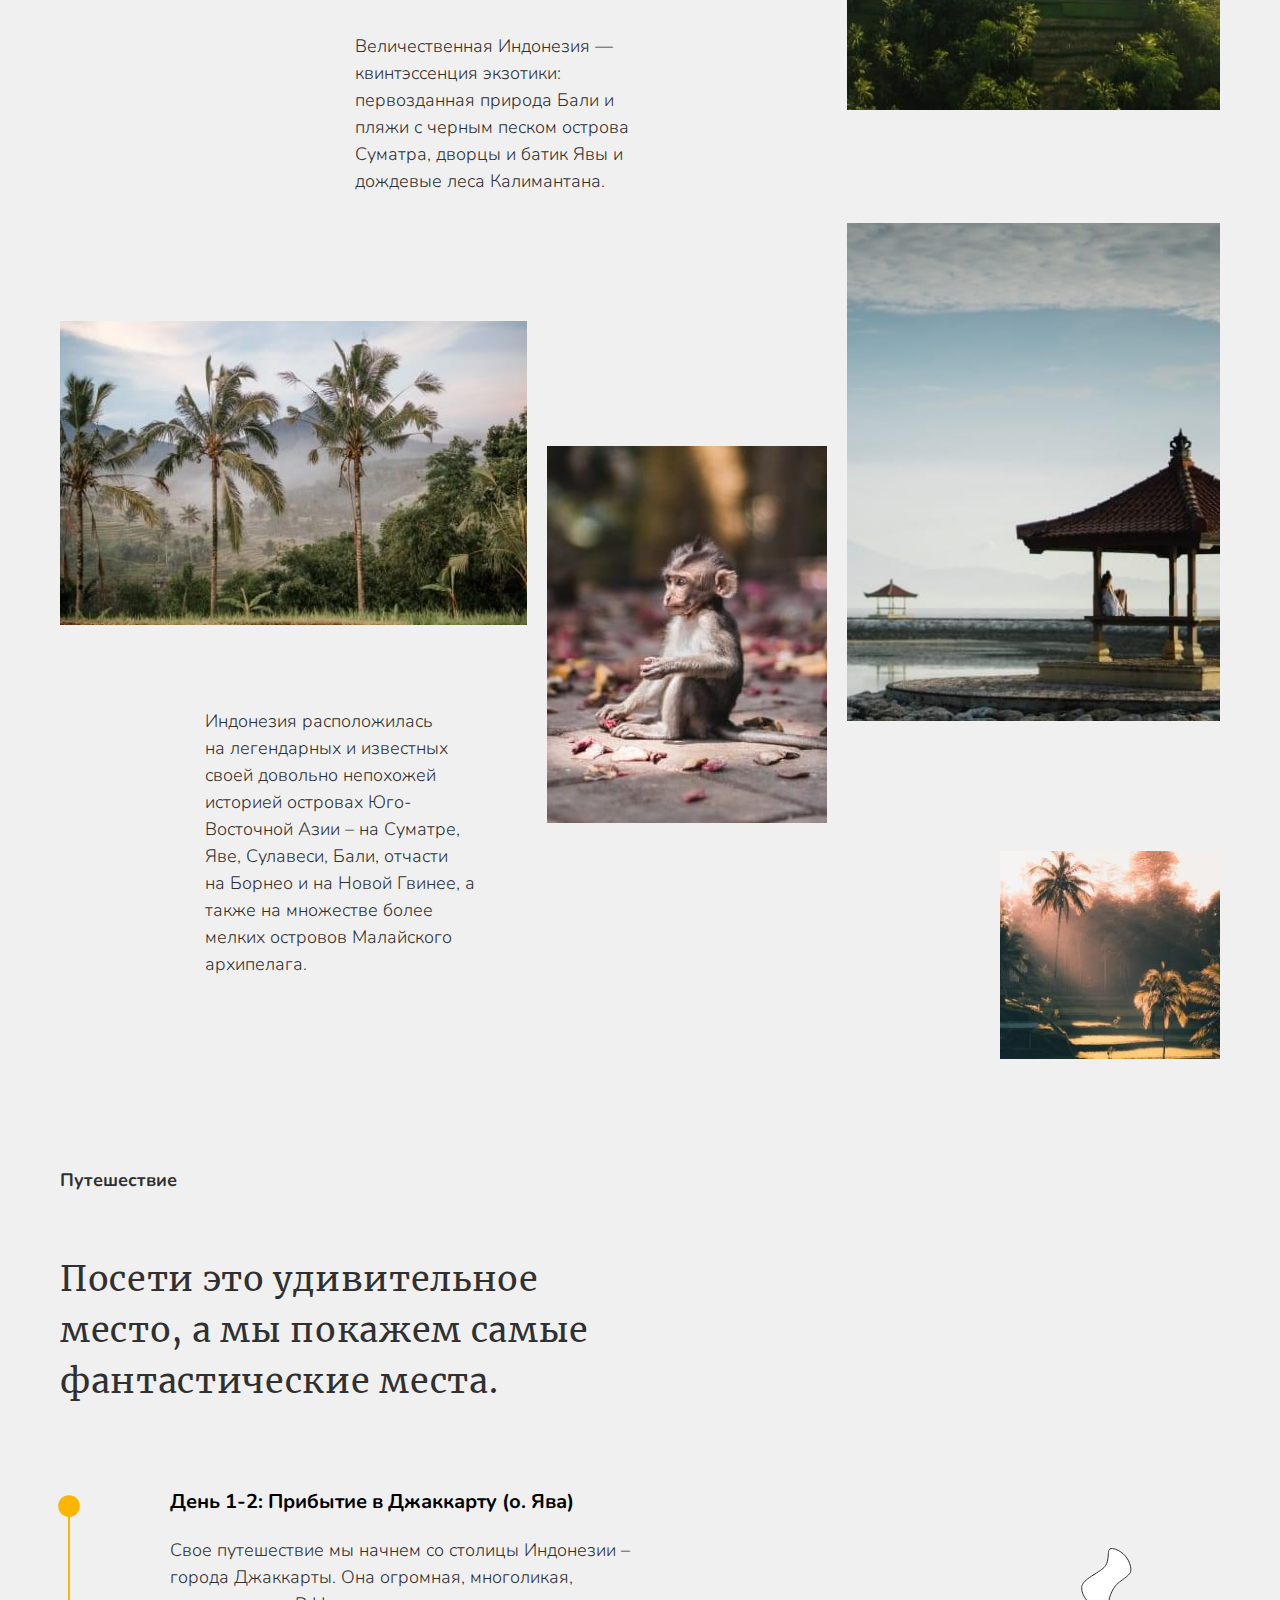
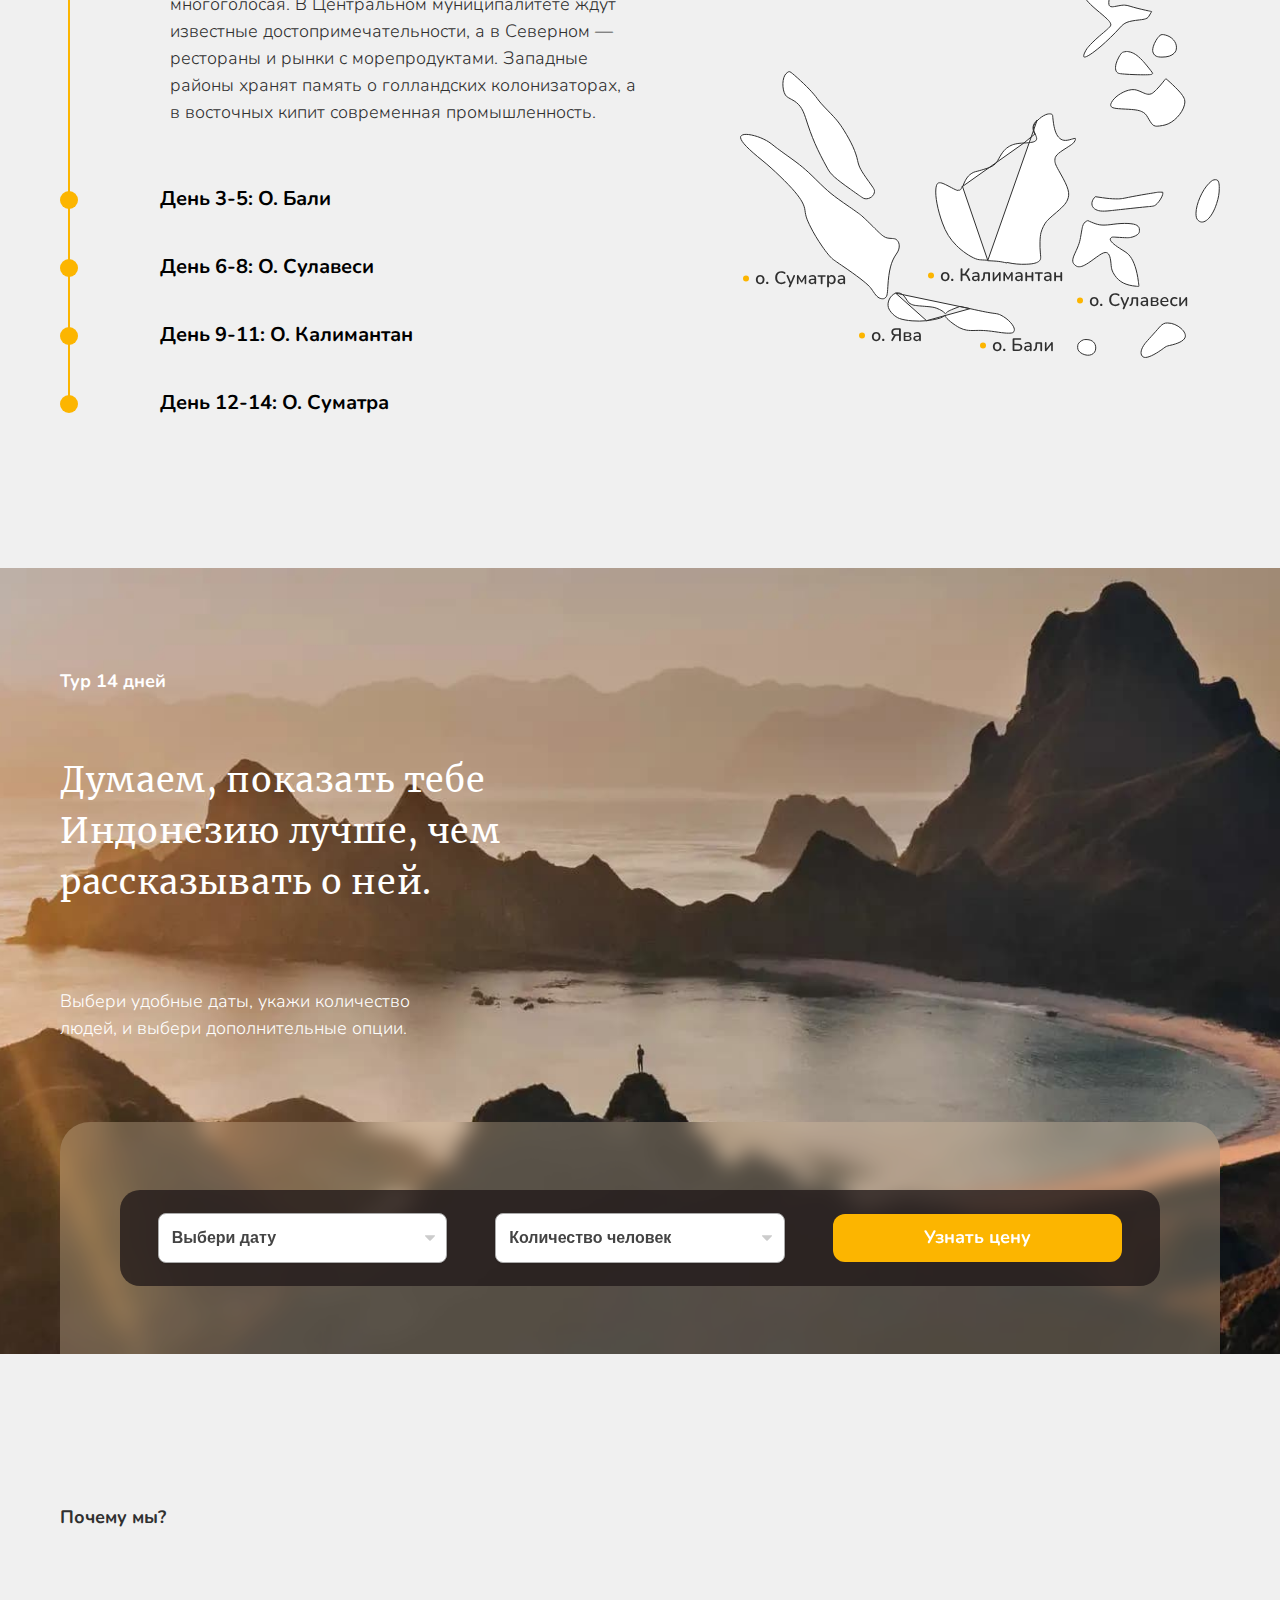
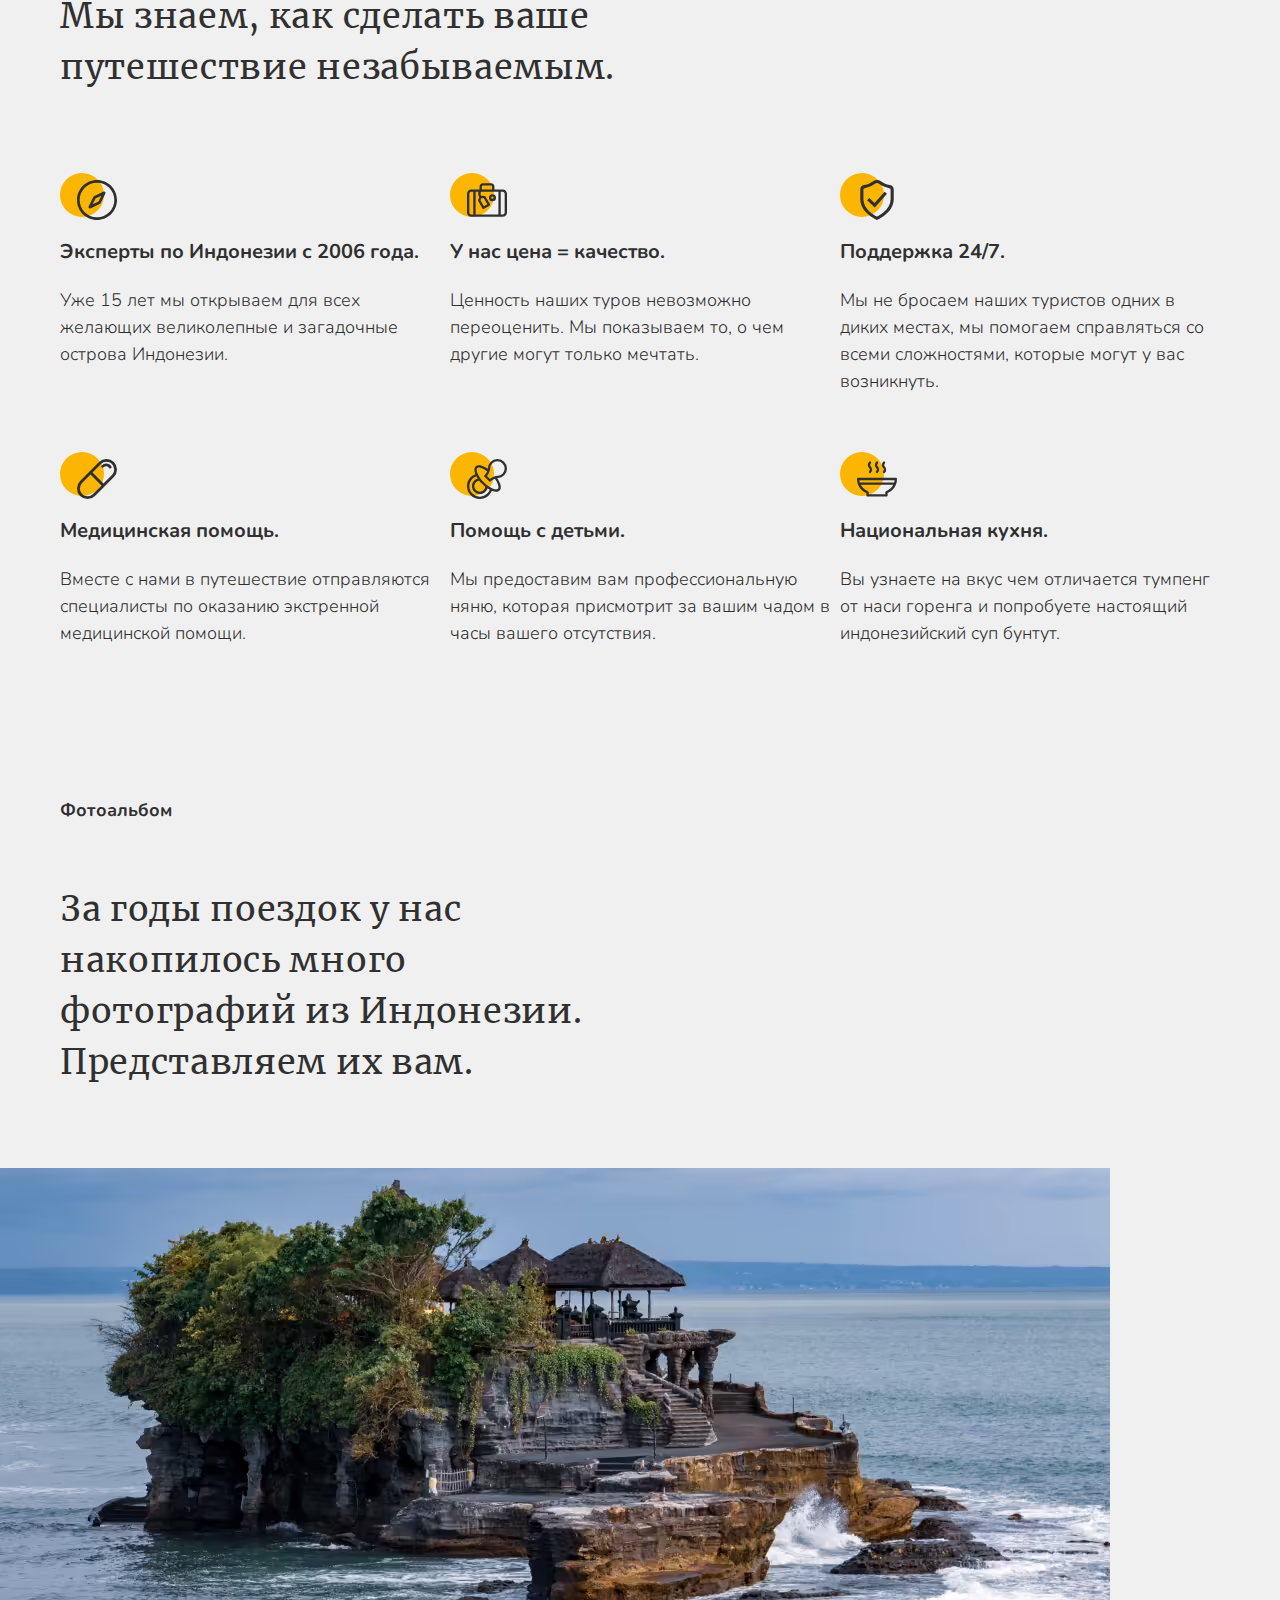
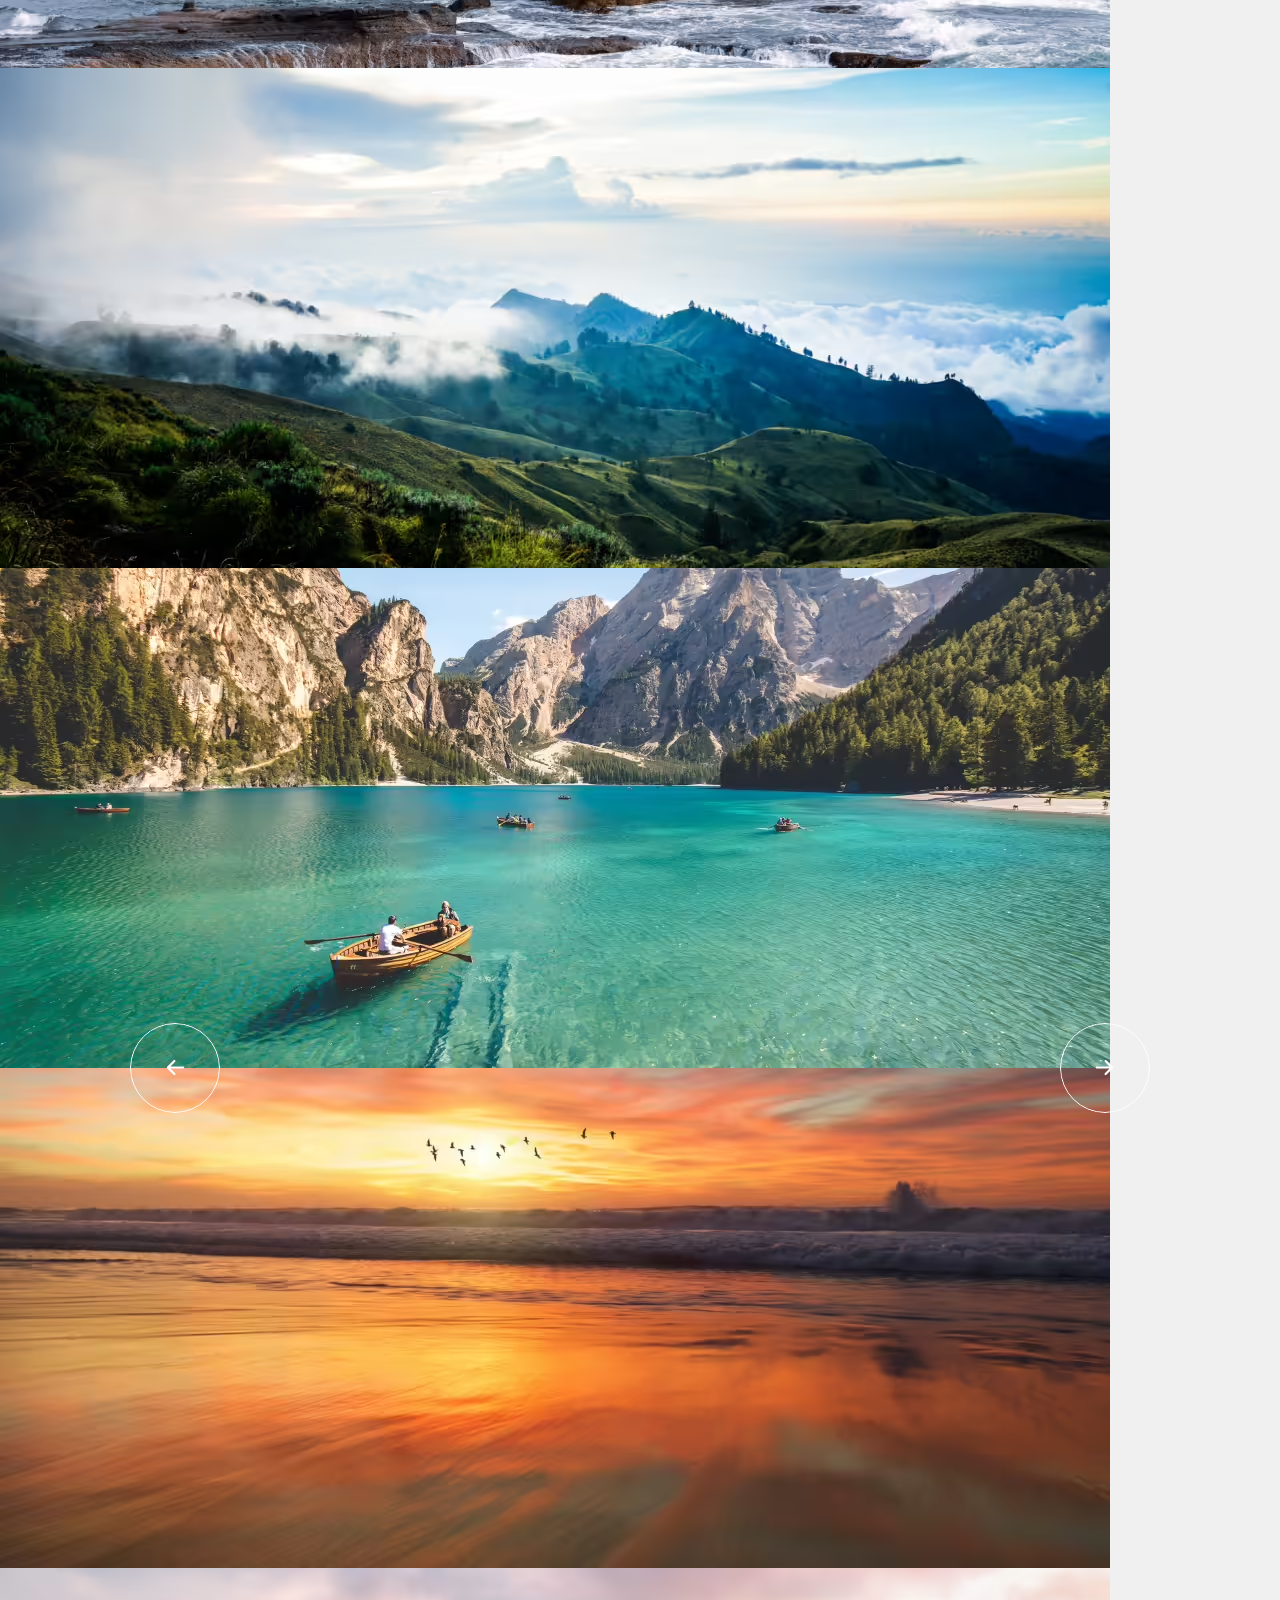
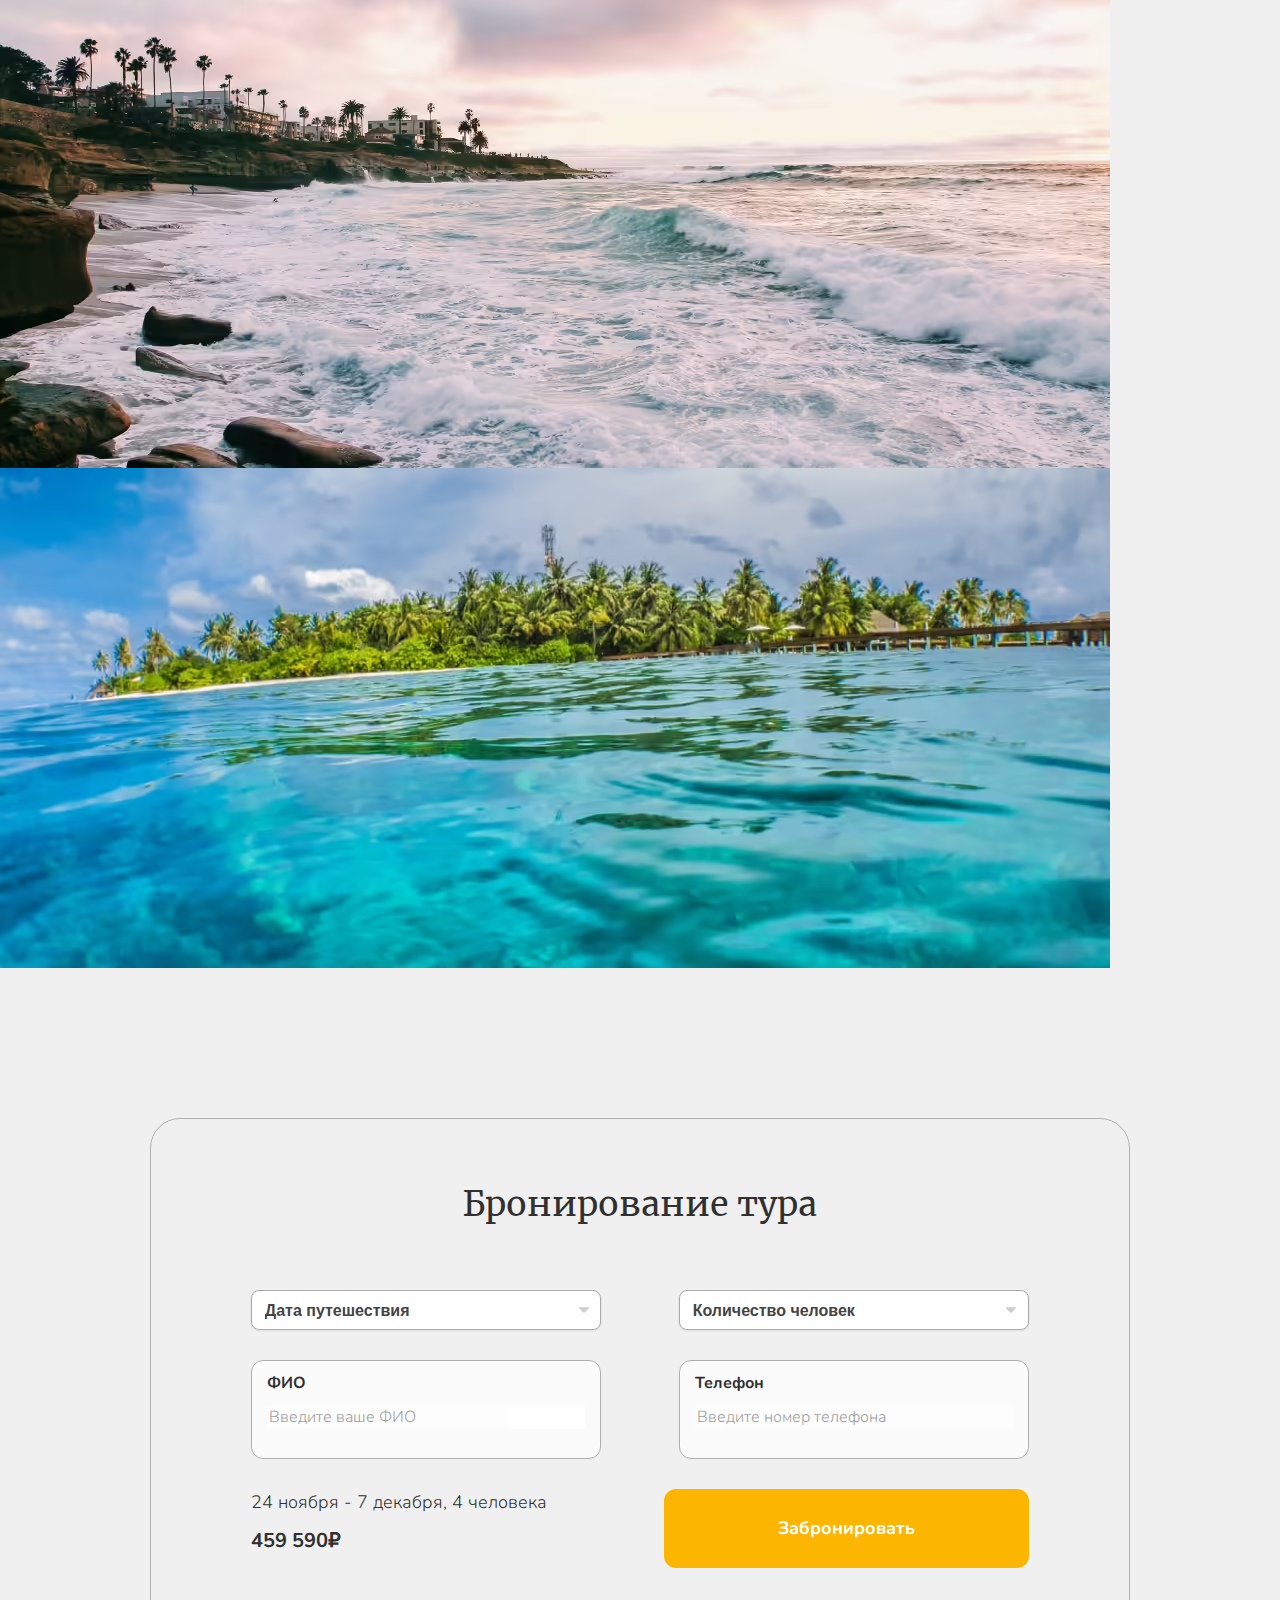
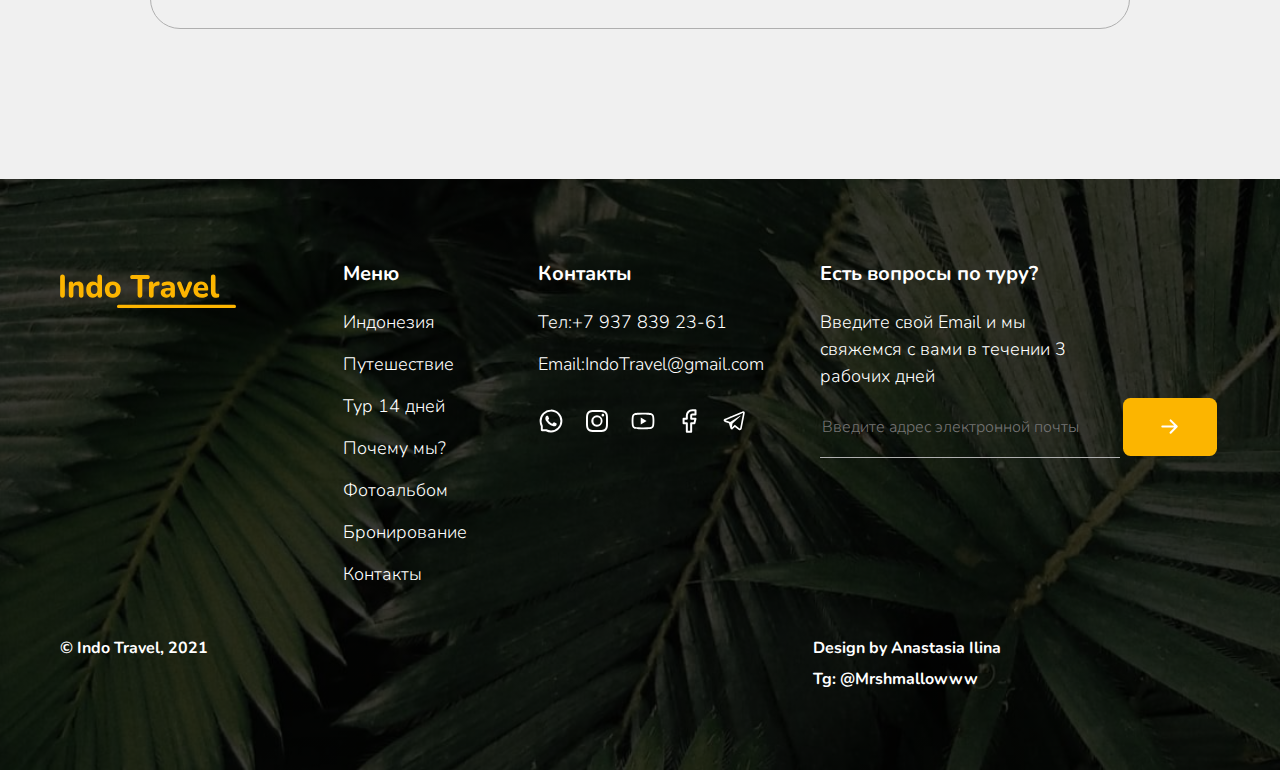
==== commit e1c8a784: "feat m3less4 make with preloader" ====
--- a/index.html
+++ b/index.html
@@ -60,7 +60,7 @@
 
           <p class="hero__text">Действует скидка 20% на туры от 6&nbsp;человек</p>
 
-          <div class="hero__timer timer" data-deadline="25/12/2022 0:00">
+          <div class="hero__timer timer" data-deadline="31/12/2022 10:00">
             <p class="timer__title">До конца акции осталось:</p>
             <p class="timer__item timer__item_days">
               <span class="timer__count timer__count_days">00</span>
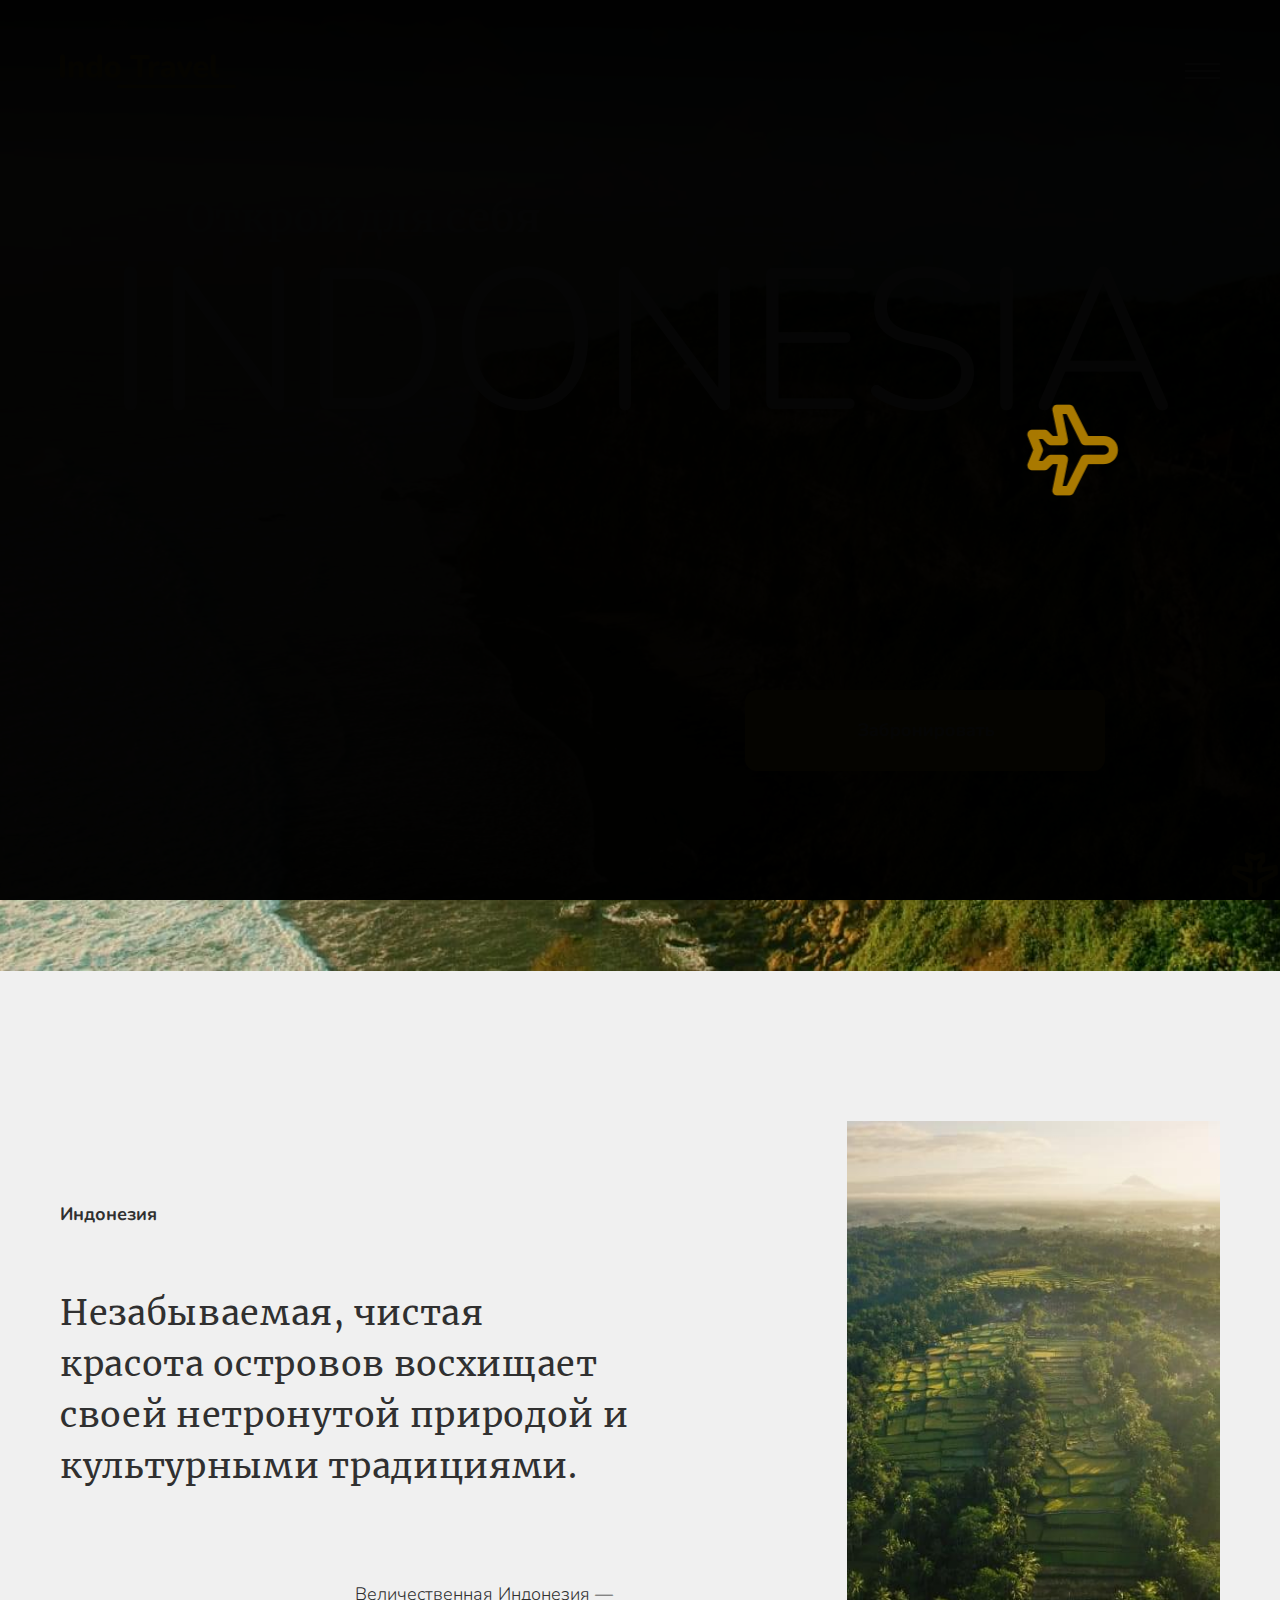
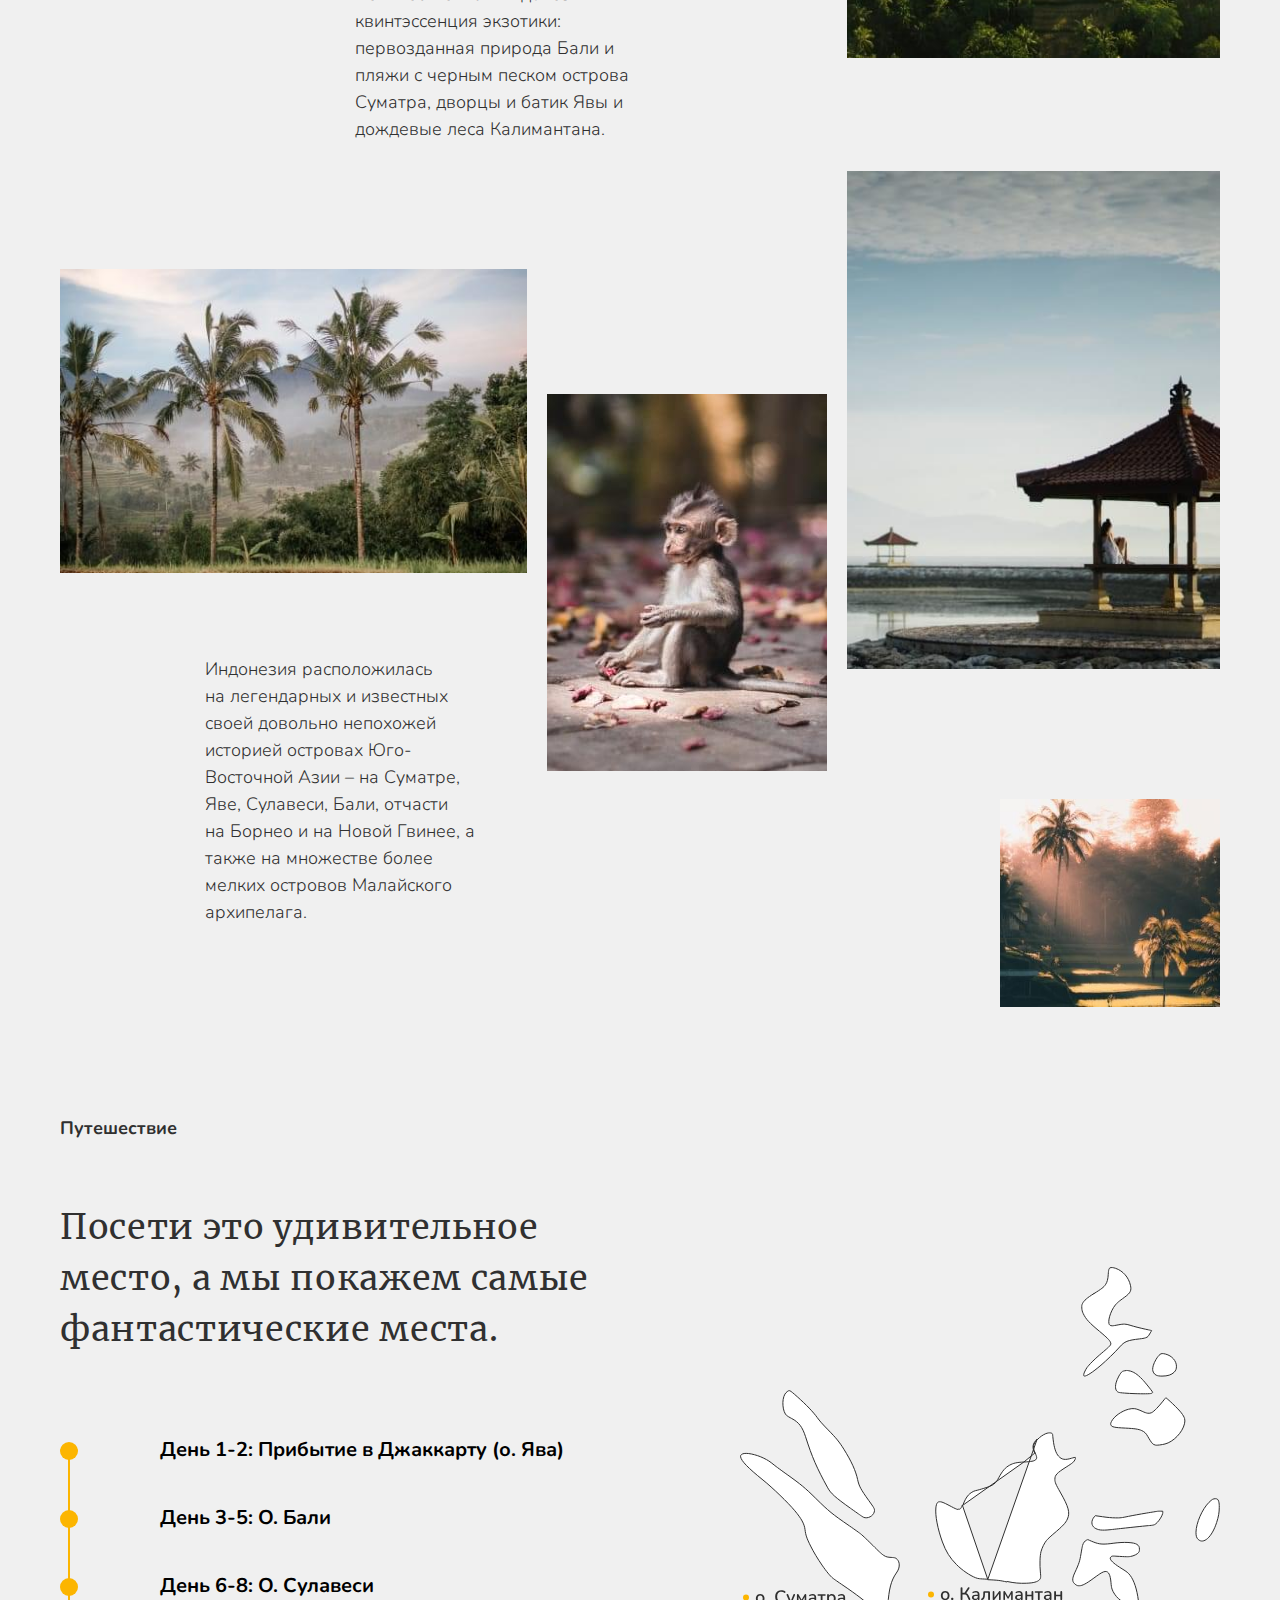
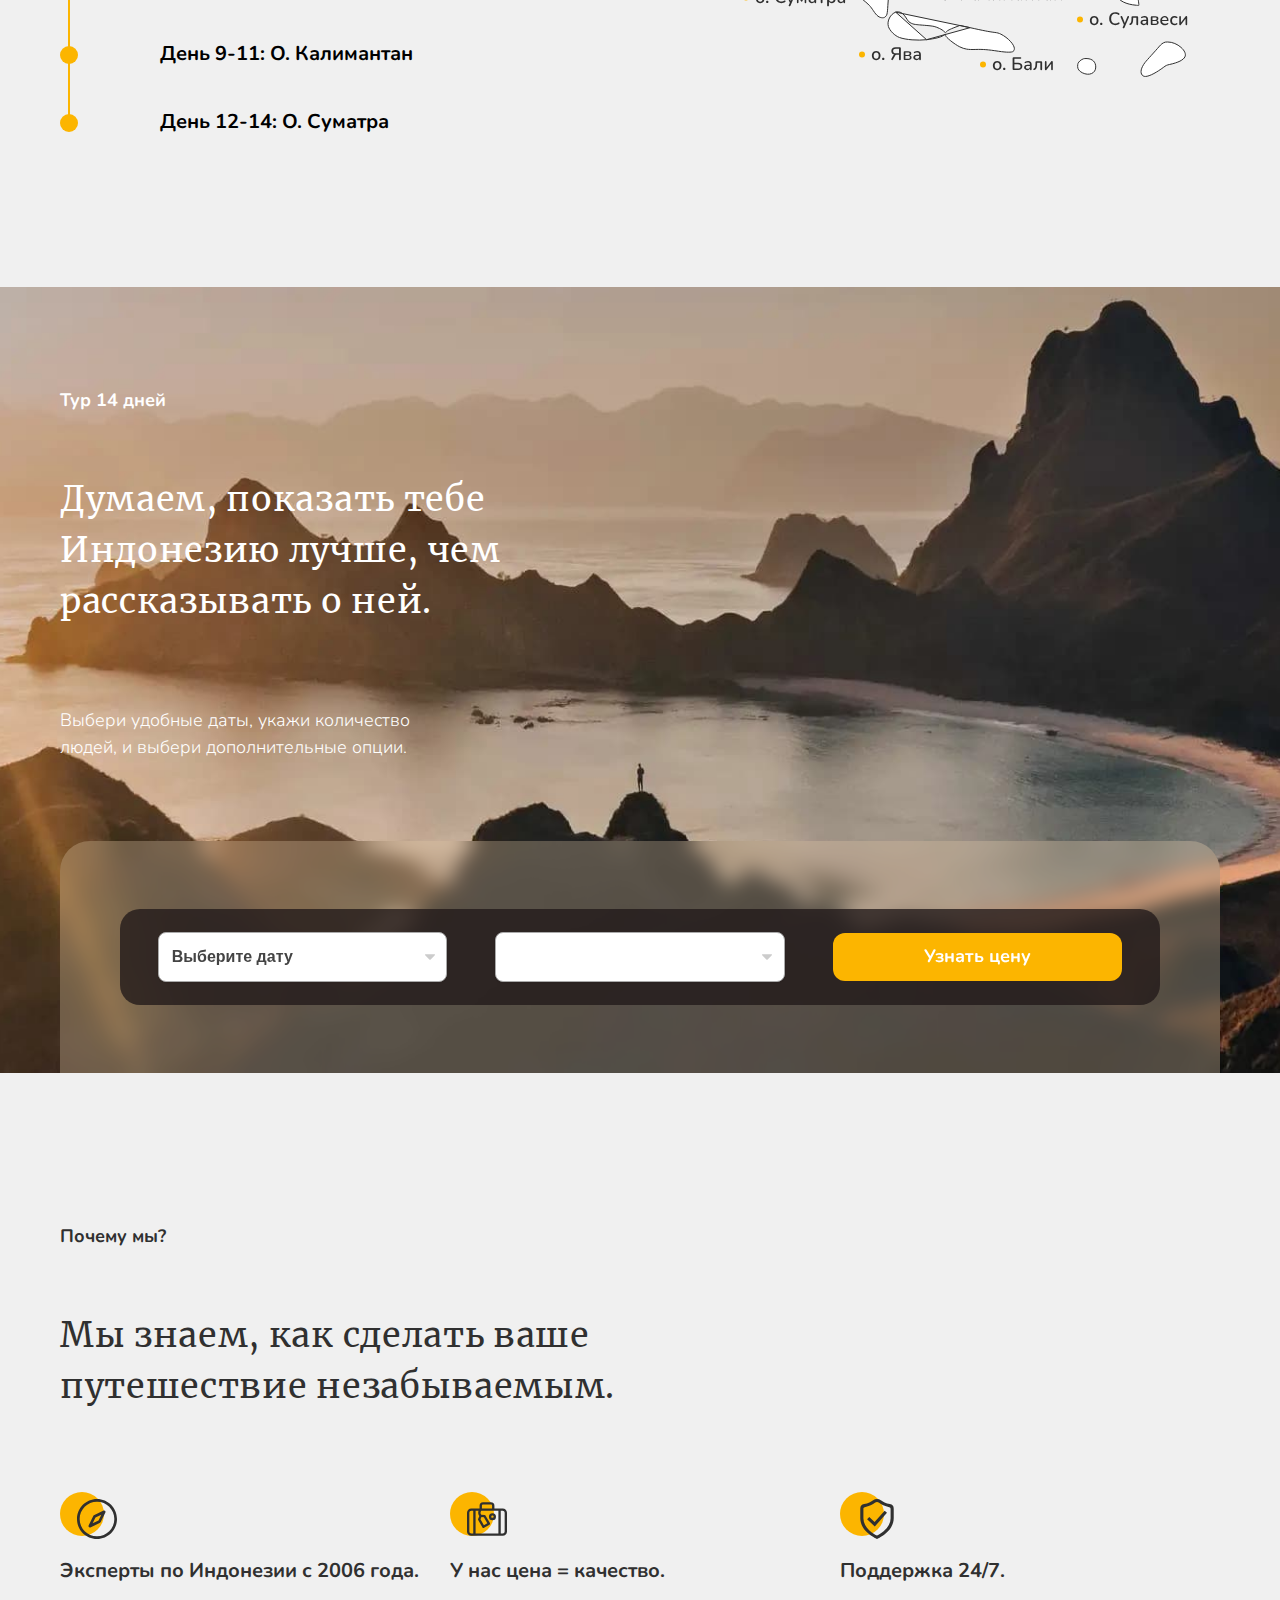
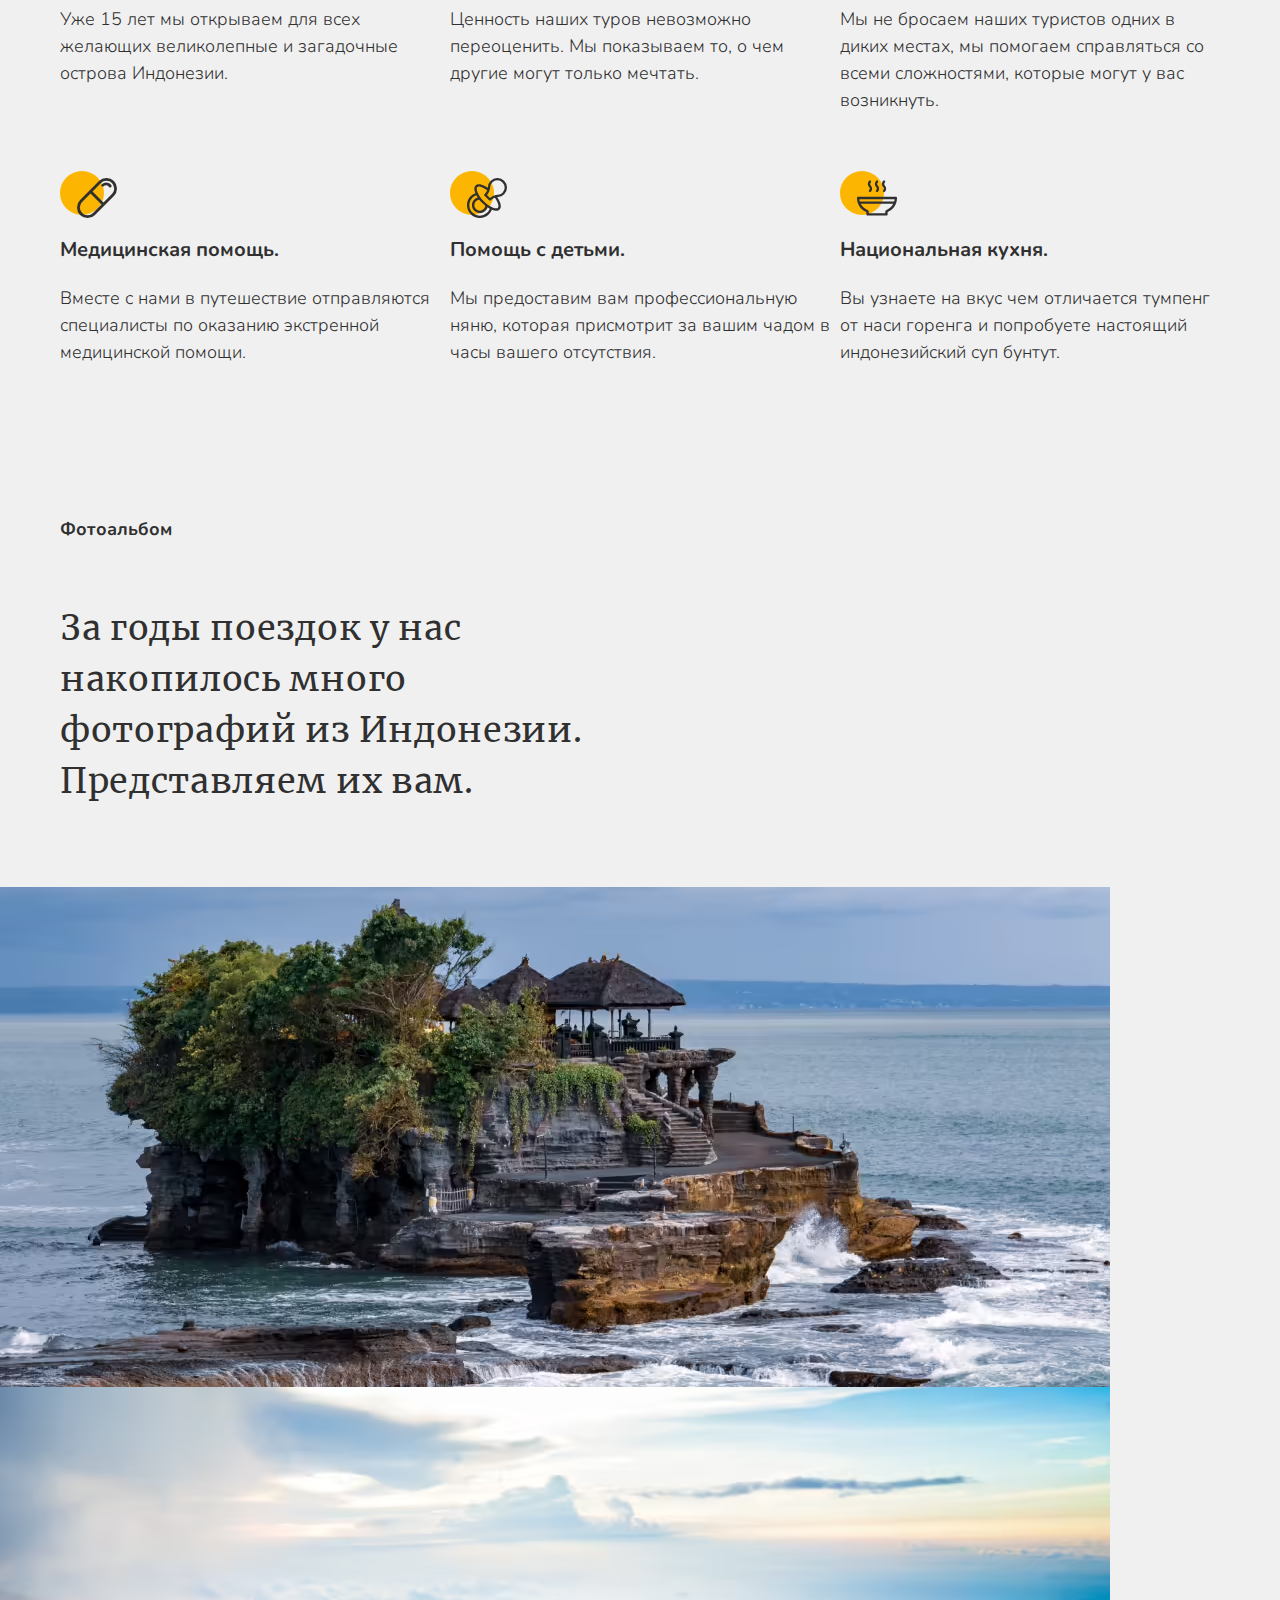
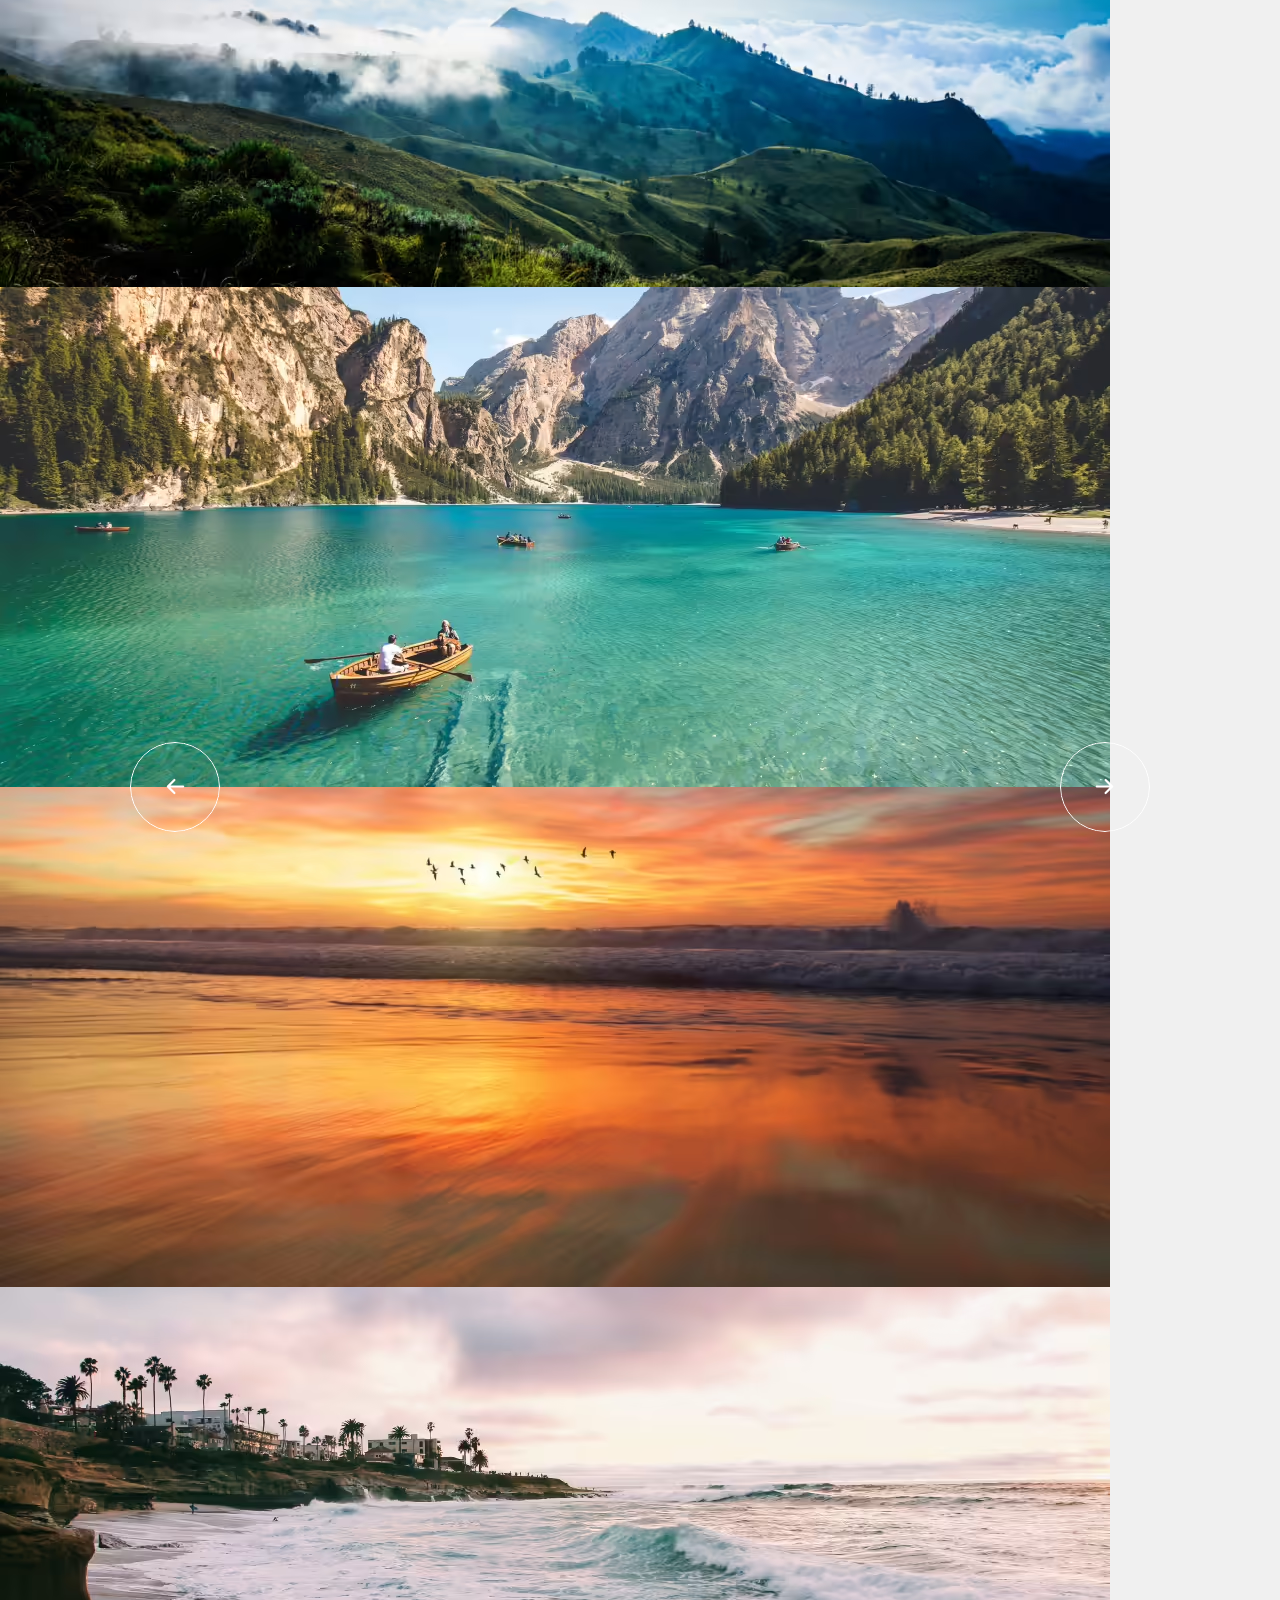
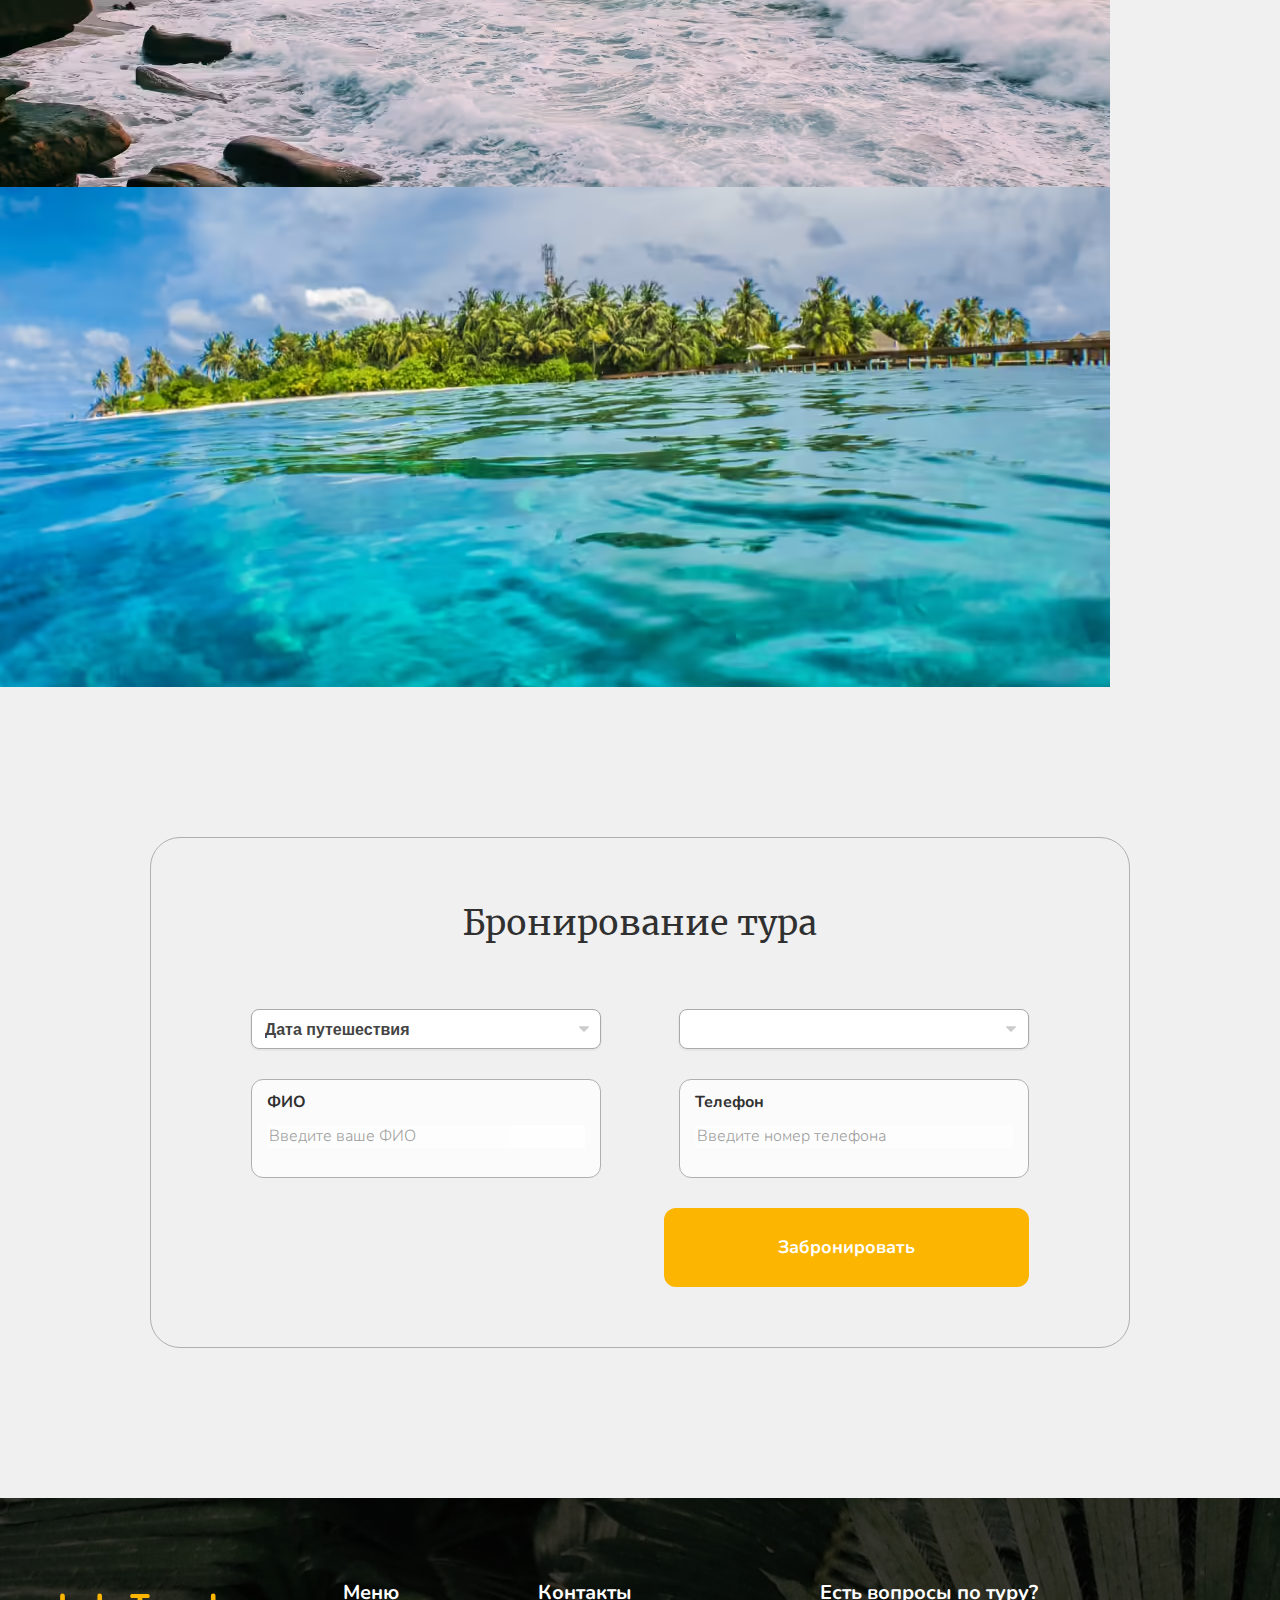
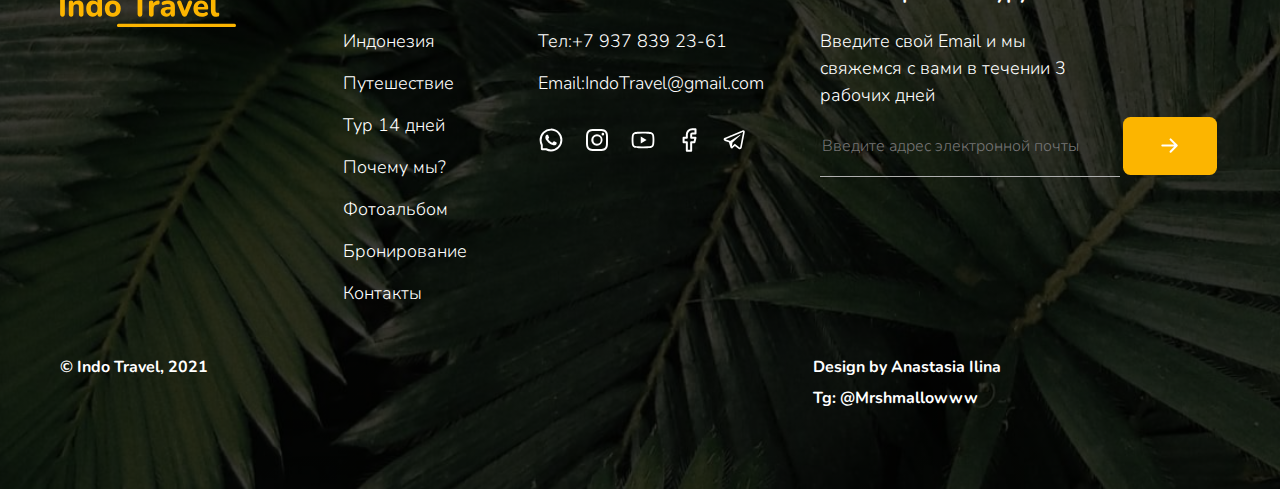
==== commit add9fded: "feat m3less5 works with one file" ====
--- a/index.html
+++ b/index.html
@@ -289,11 +289,11 @@
           <div class="reservation__contacts">
             <div class="reservation__input-wrap">
               <label for="reservation__name" class="reservation__label">ФИО</label>
-              <input required type="text" class="reservation__input reservation__input_name" id="reservation__name" placeholder="Введите ваше ФИО">
+              <input required type="text" class="reservation__input reservation__input_name" id="reservation__name" name="name" placeholder="Введите ваше ФИО">
             </div>
             <div class="reservation__input-wrap">
               <label for="reservation__phone" class="reservation__label">Телефон</label>
-              <input required type="text" class="reservation__input" id="reservation__phone" placeholder="Введите номер телефона">
+              <input required type="text" class="reservation__input" id="reservation__phone" name="phone" placeholder="Введите номер телефона">
             </div>
           </div>
           <div class="reservation__bottom">
